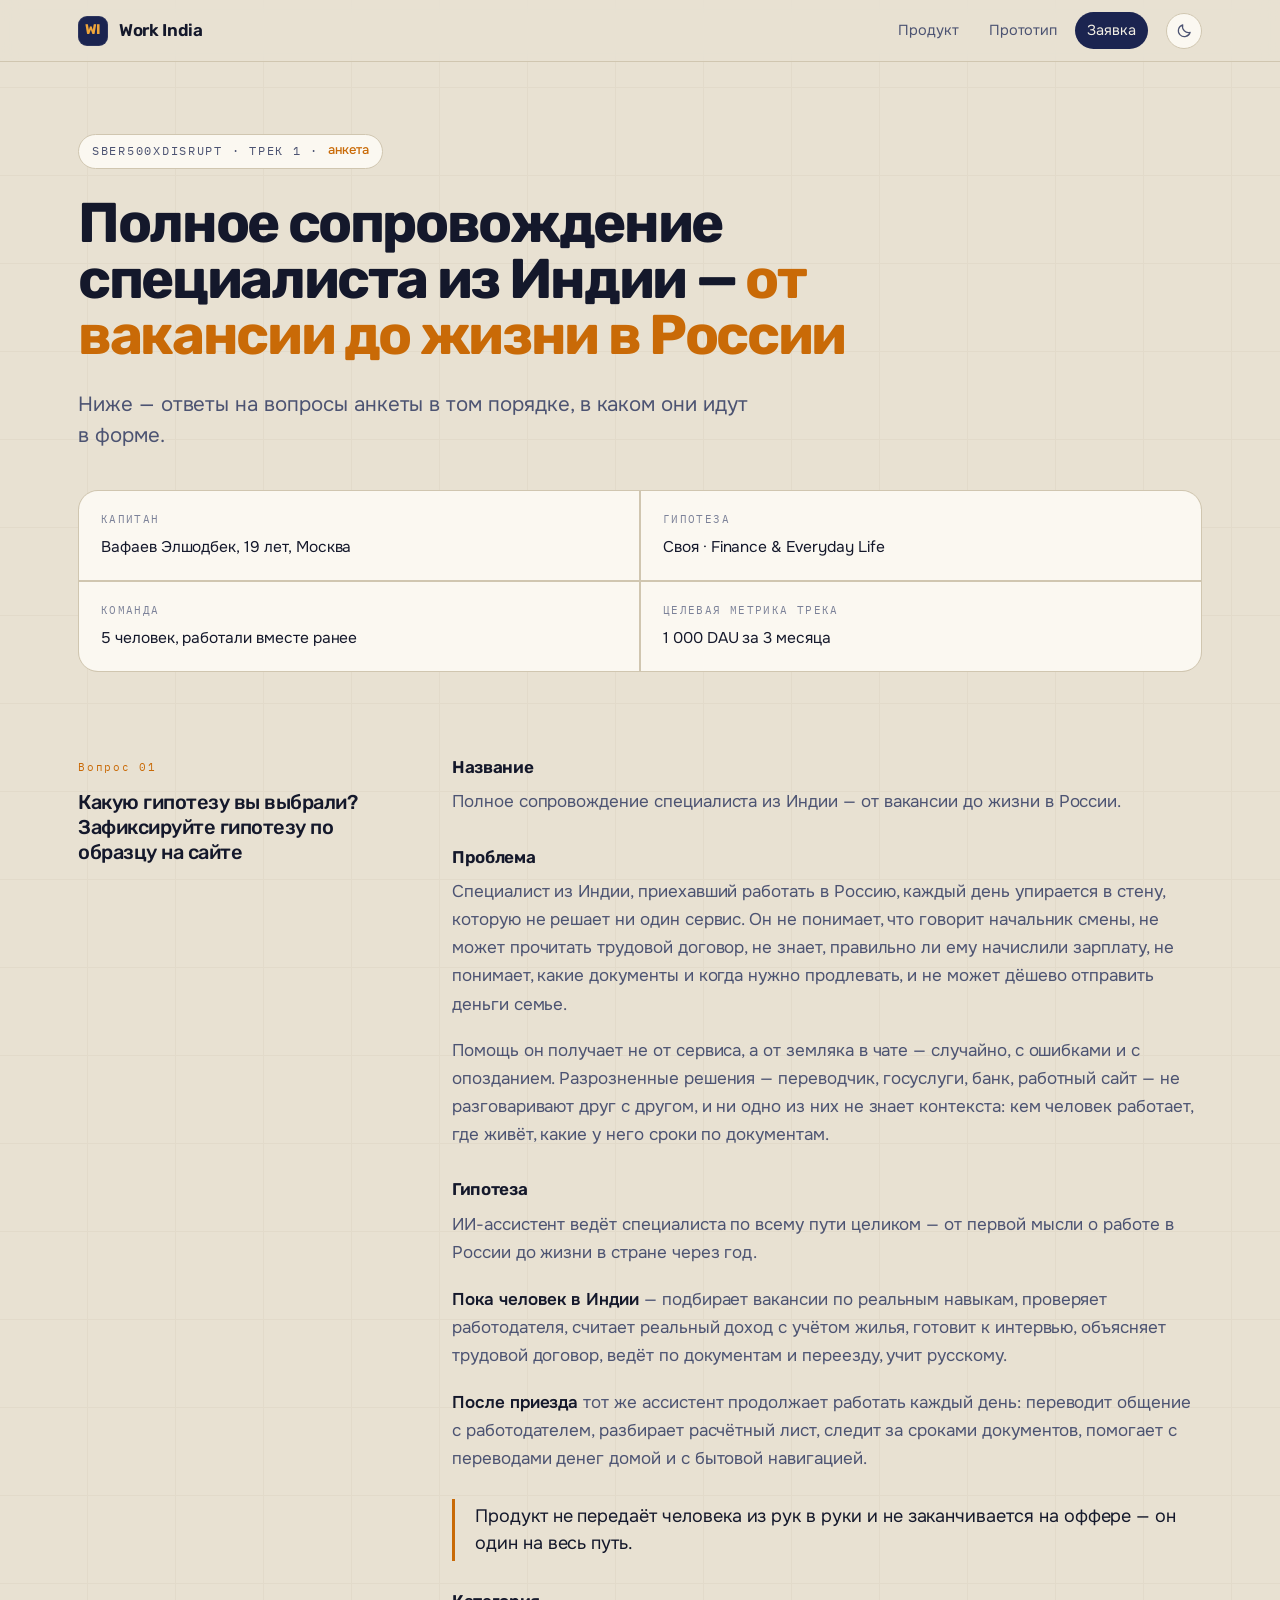
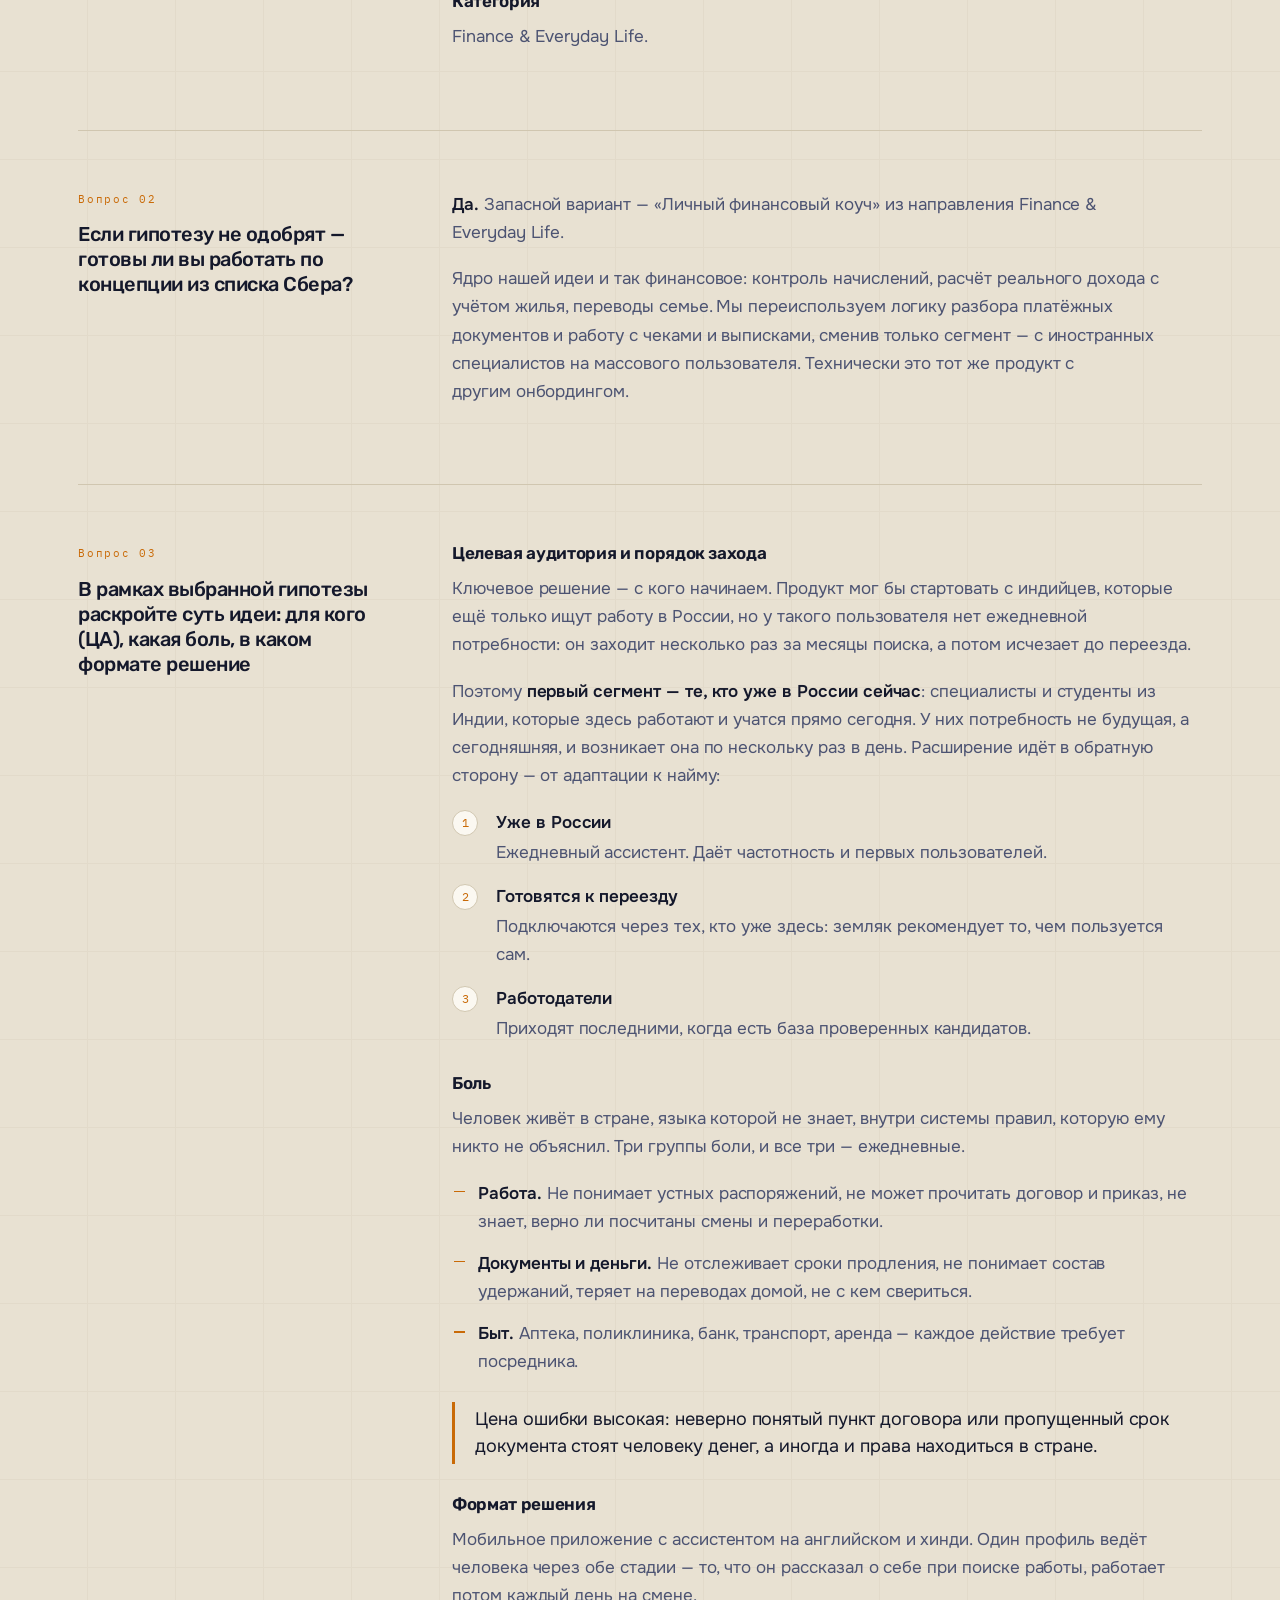
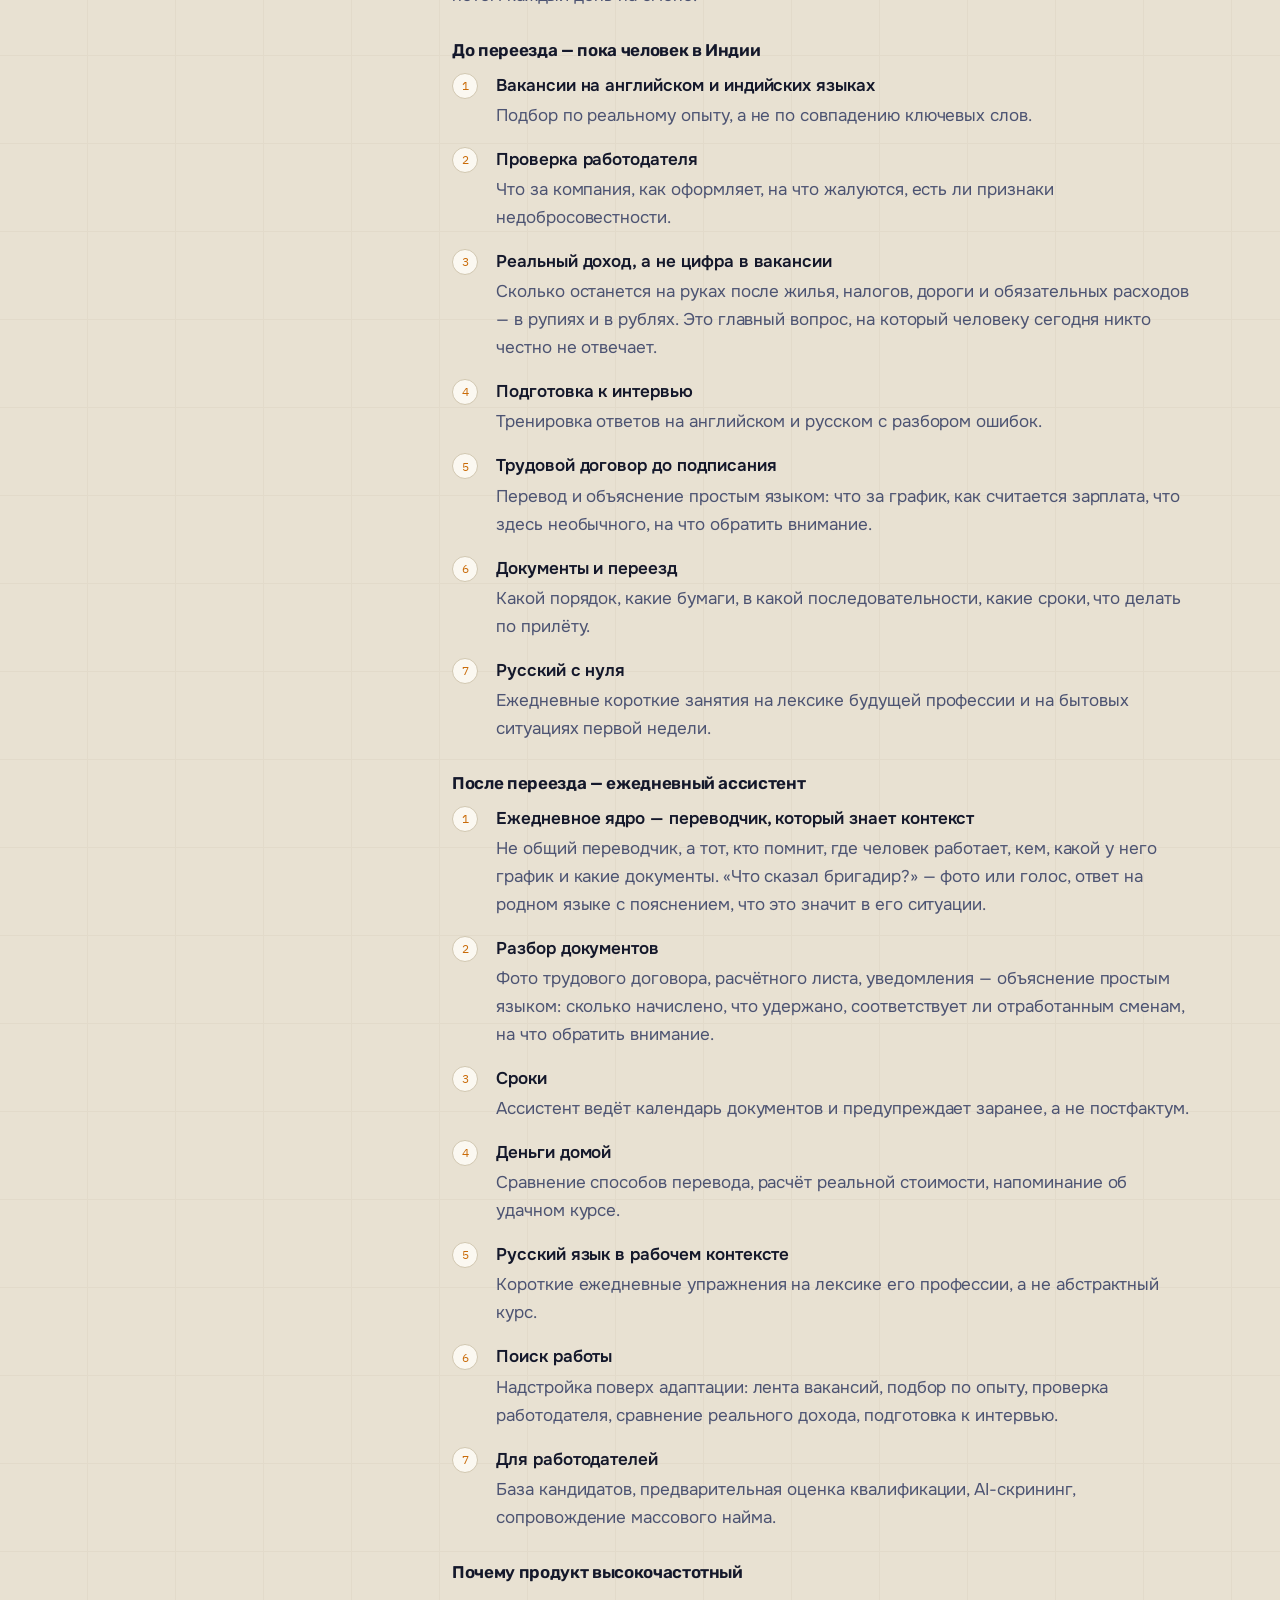
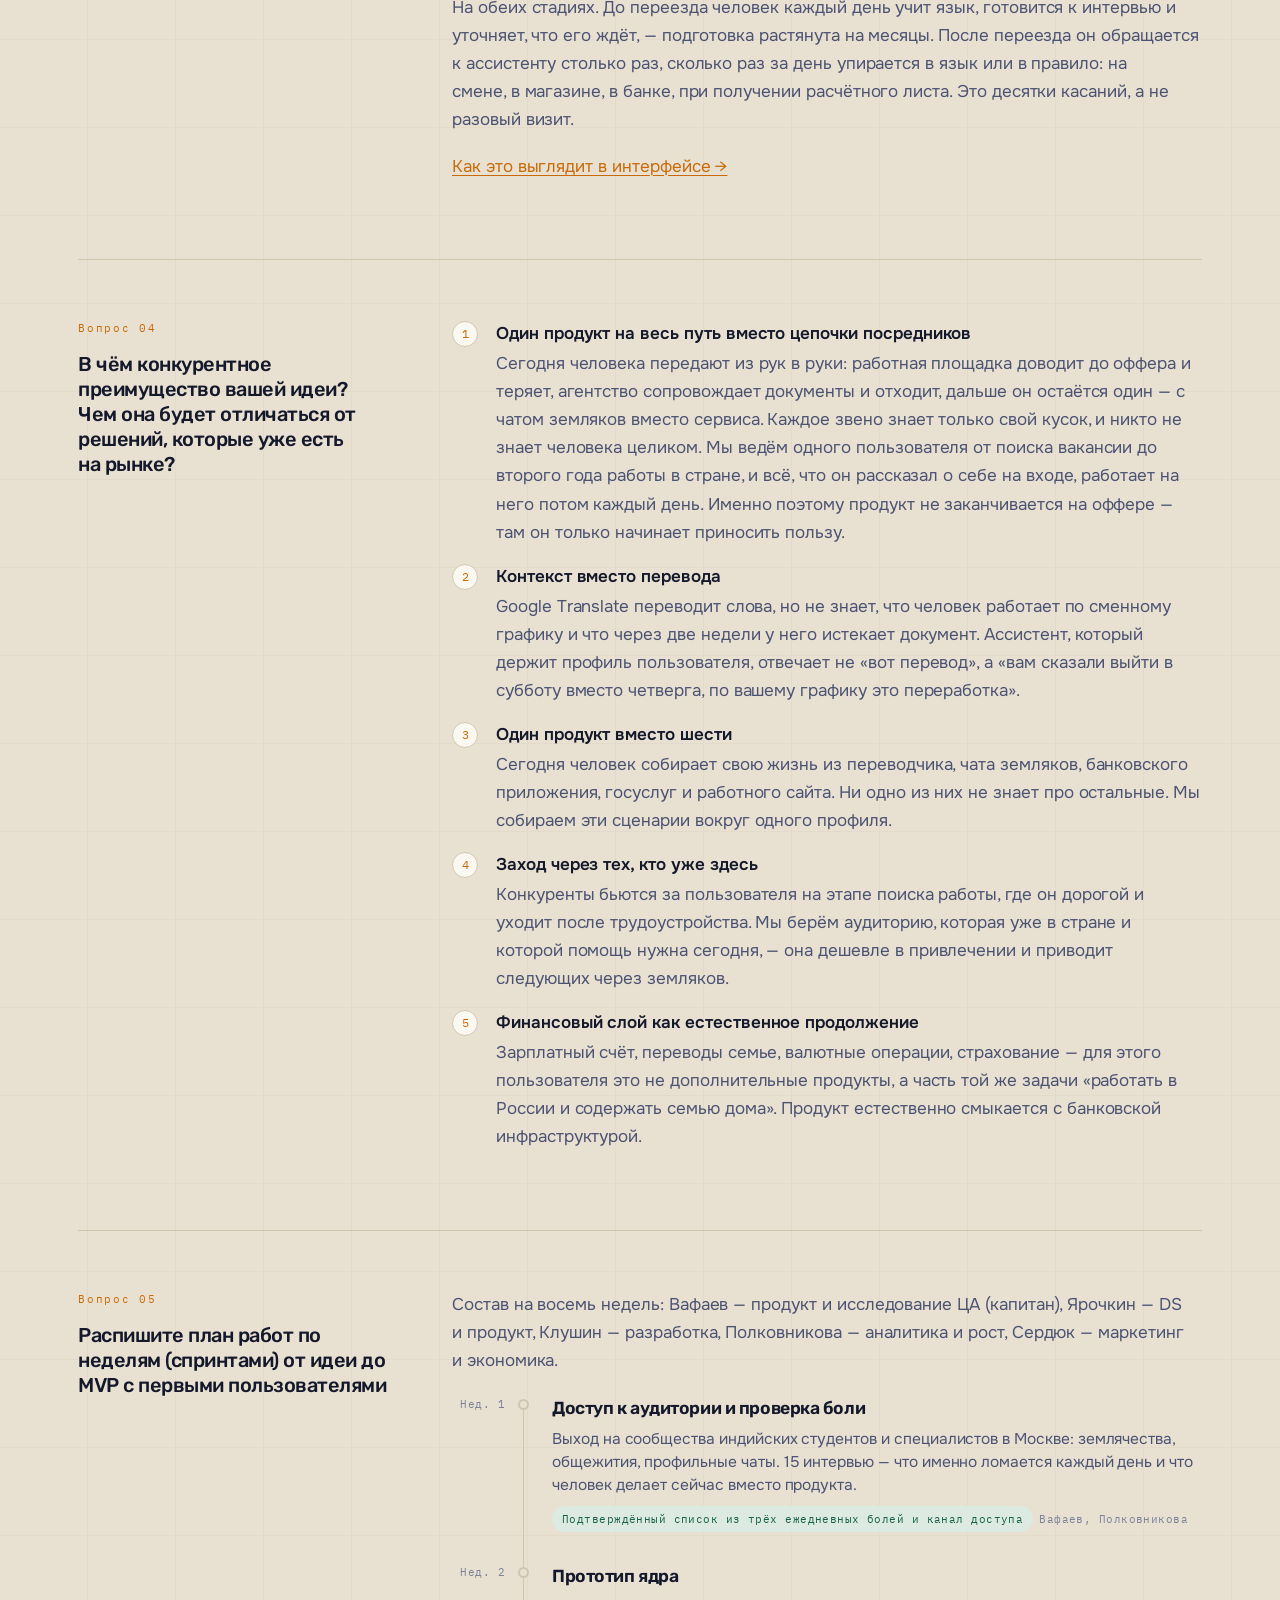
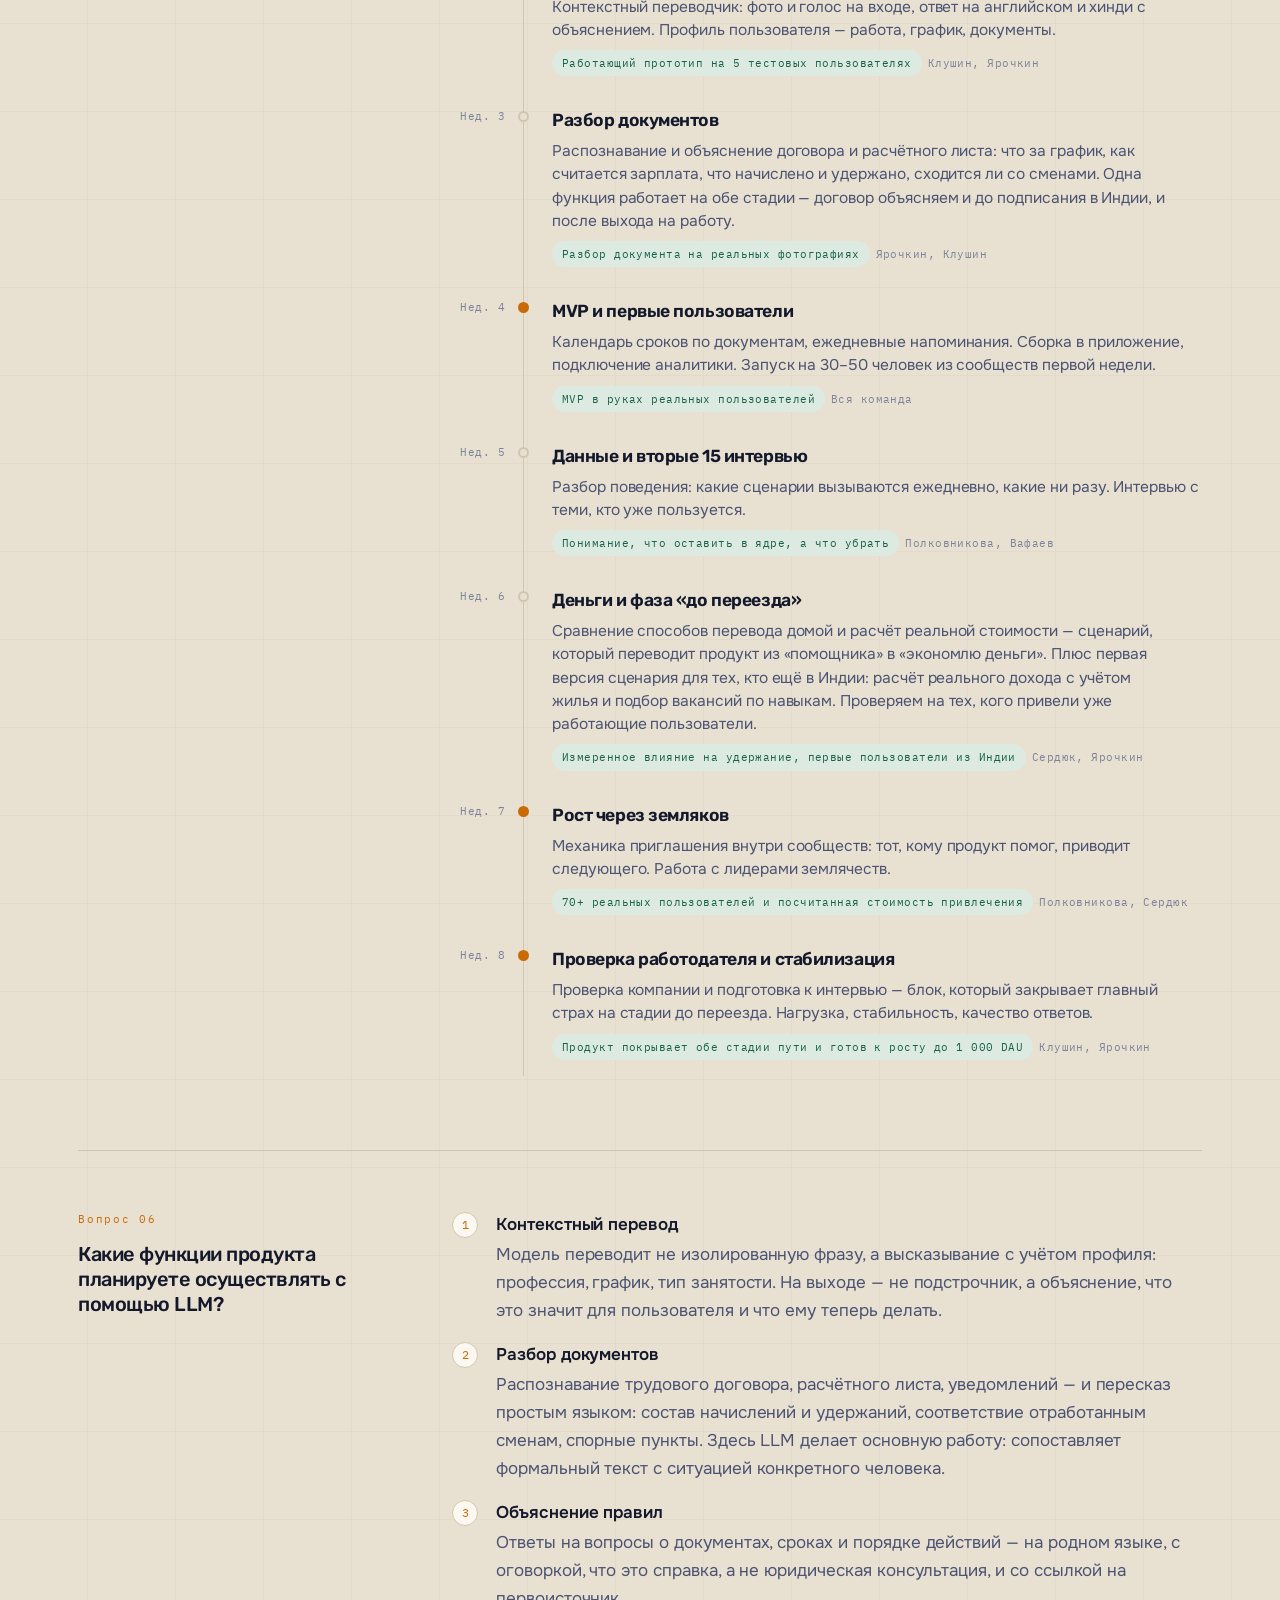
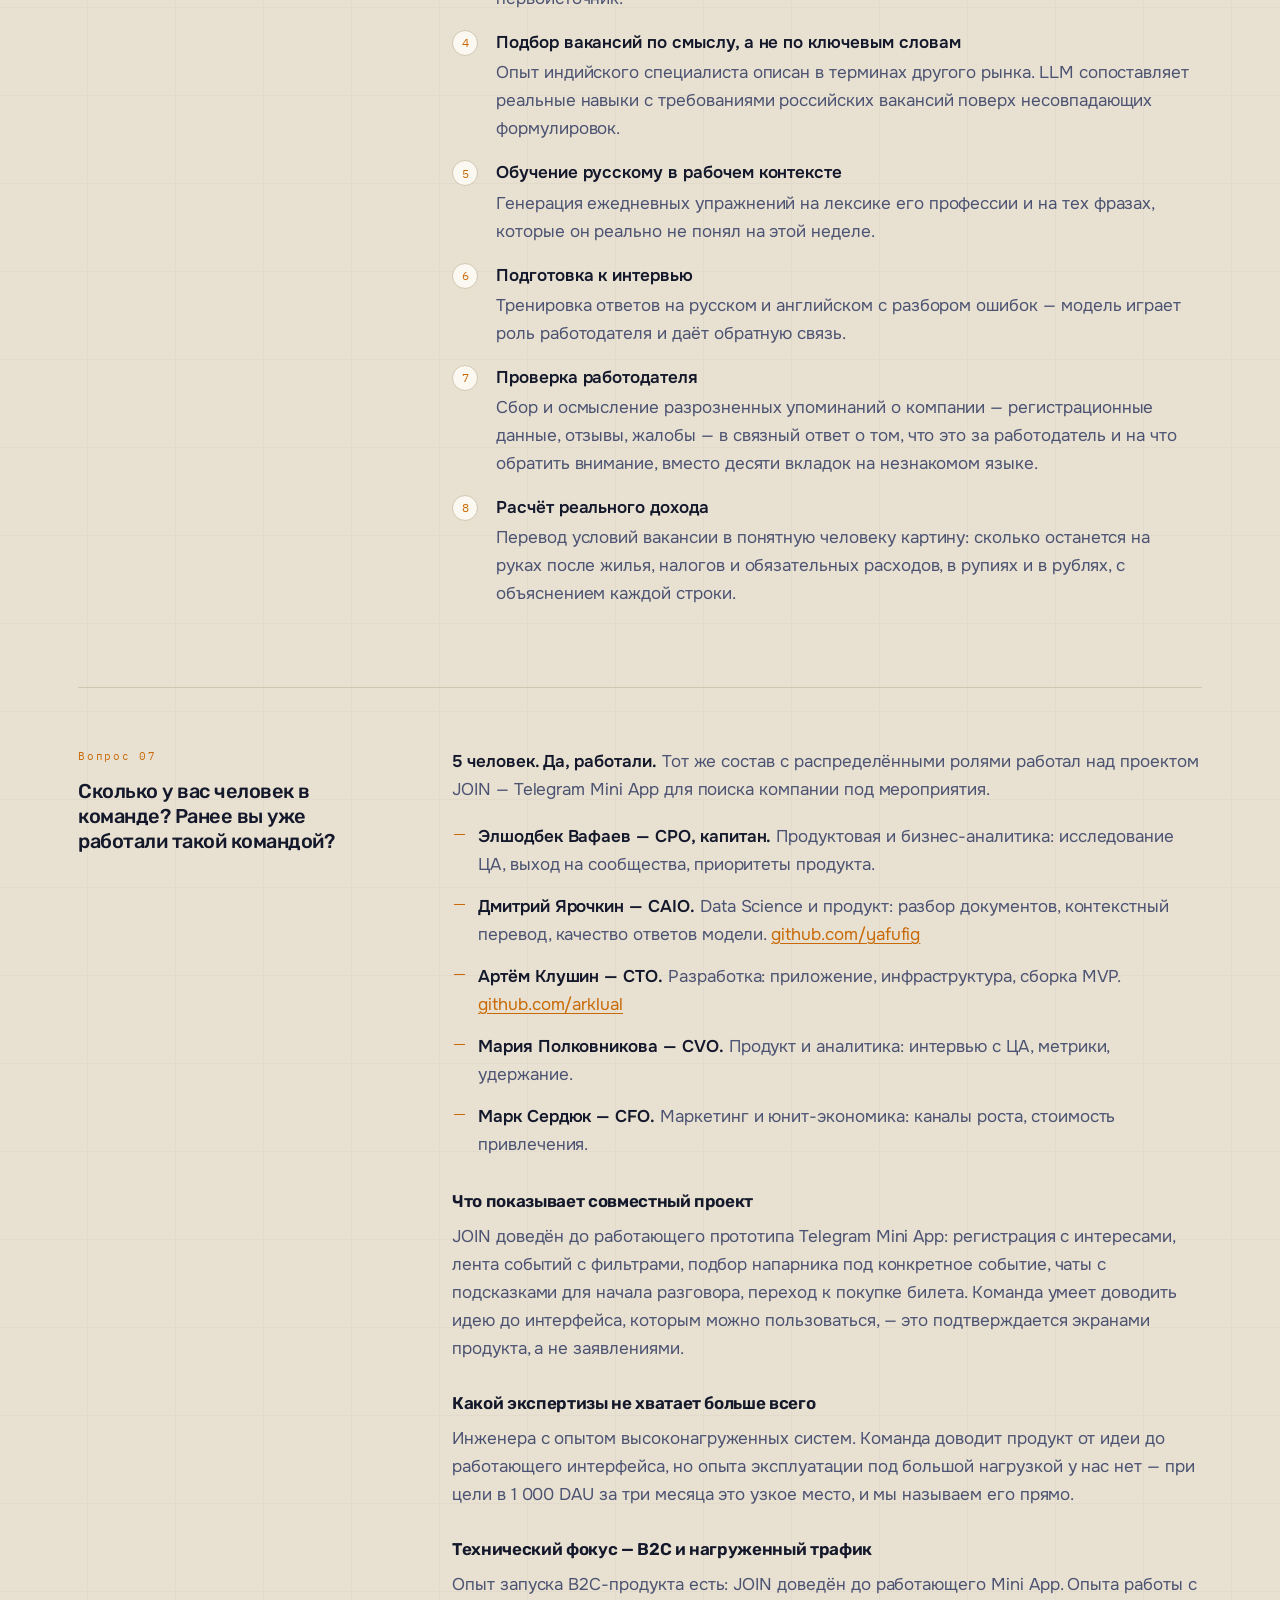
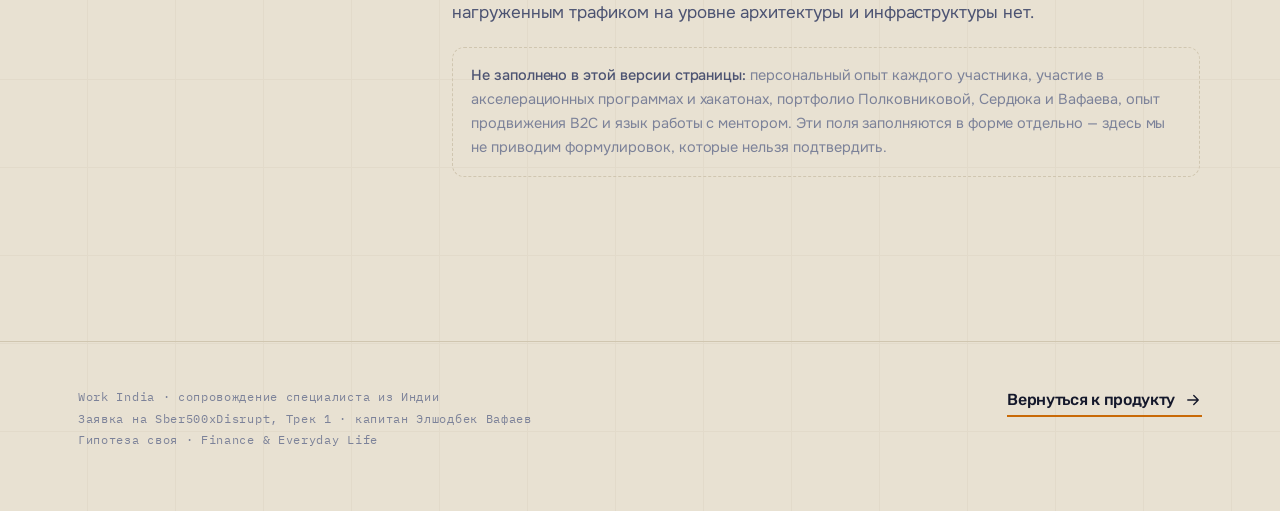
==== application.html @ 072503e2 "Add files via upload" ====
<!doctype html>
<html lang="ru" data-theme="">
<head>
<meta charset="utf-8">
<meta name="viewport" content="width=device-width,initial-scale=1">
<title>Work India — заявка на Sber500xDisrupt</title>
<meta name="description" content="Развёрнутые ответы анкеты Sber500xDisrupt: гипотеза, целевая аудитория, боль, формат решения, конкурентное преимущество, план по восьми неделям, функции на LLM и состав команды.">
<link rel="preconnect" href="https://fonts.googleapis.com">
<link rel="preconnect" href="https://fonts.gstatic.com" crossorigin>
<link href="https://fonts.googleapis.com/css2?family=Rubik:wght@500;600;700&family=Onest:wght@400;500;600&family=IBM+Plex+Mono:wght@400;500&family=Noto+Sans+Devanagari:wght@400;500&display=swap" rel="stylesheet">
<link rel="stylesheet" href="wi.css">
<script>
  (function(){try{var t=localStorage.getItem('wi-theme');if(t){document.documentElement.setAttribute('data-theme',t)}else{document.documentElement.removeAttribute('data-theme')}}catch(e){}})();
</script>
</head>
<body>

<header class="topbar">
  <div class="topbar-in">
    <a class="brand" href="index.html">
      <span class="brand-mark" aria-hidden="true">WI</span>
      Work India
    </a>
    <nav class="topnav" aria-label="Разделы">
      <a class="nav-keep" href="index.html">Продукт</a>
      <a href="index.html#proto">Прототип</a>
      <a href="application.html" aria-current="page">Заявка</a>
    </nav>
    <button class="theme-toggle" type="button" id="themeBtn" aria-label="Переключить тёмную тему">
      <svg class="i-moon" viewBox="0 0 24 24" fill="none" stroke="currentColor" stroke-width="1.7" stroke-linecap="round" stroke-linejoin="round" aria-hidden="true"><path d="M20 14.5A8.5 8.5 0 0 1 9.5 4a8.5 8.5 0 1 0 10.5 10.5Z"/></svg>
      <svg class="i-sun" viewBox="0 0 24 24" fill="none" stroke="currentColor" stroke-width="1.7" stroke-linecap="round" stroke-linejoin="round" aria-hidden="true"><circle cx="12" cy="12" r="4.2"/><path d="M12 2.5v2M12 19.5v2M2.5 12h2M19.5 12h2M5.2 5.2l1.4 1.4M17.4 17.4l1.4 1.4M18.8 5.2l-1.4 1.4M6.6 17.4l-1.4 1.4"/></svg>
    </button>
  </div>
</header>

<main>

<section class="hero" style="padding-bottom:0">
  <div class="shell">
    <span class="eyebrow">Sber500xDisrupt · Трек 1 · <b>анкета</b></span>
    <h1 style="max-width:16em">Полное сопровождение специалиста из Индии — <em>от вакансии до жизни в России</em></h1>
    <p class="hero-lede">Ниже — ответы на вопросы анкеты в том порядке, в каком они идут в форме.</p>

    <dl class="meta-grid" style="margin-top:40px">
      <div><dt>Капитан</dt><dd>Вафаев Элшодбек, 19 лет, Москва</dd></div>
      <div><dt>Гипотеза</dt><dd>Своя · Finance &amp; Everyday Life</dd></div>
      <div><dt>Команда</dt><dd>5 человек, работали вместе ранее</dd></div>
      <div><dt>Целевая метрика трека</dt><dd>1 000 DAU за 3 месяца</dd></div>
    </dl>
  </div>
</section>

<section style="padding-top:56px">
<div class="shell">

  <!-- 1 -->
  <div class="qblock">
    <div class="qhead">
    <span class="qnum">Вопрос 01</span>
    <p class="qtext">Какую гипотезу вы выбрали? Зафиксируйте гипотезу по образцу на сайте</p>
    </div>
    <div class="qcontent">
    <div class="qbody">
      <h4>Название</h4>
      <p>Полное сопровождение специалиста из Индии — от вакансии до жизни в России.</p>

      <h4>Проблема</h4>
      <p>Специалист из Индии, приехавший работать в Россию, каждый день упирается в стену, которую не решает ни один сервис. Он не понимает, что говорит начальник смены, не может прочитать трудовой договор, не знает, правильно ли ему начислили зарплату, не понимает, какие документы и когда нужно продлевать, и не может дёшево отправить деньги семье.</p>
      <p>Помощь он получает не от сервиса, а от земляка в чате — случайно, с ошибками и с опозданием. Разрозненные решения — переводчик, госуслуги, банк, работный сайт — не разговаривают друг с другом, и ни одно из них не знает контекста: кем человек работает, где живёт, какие у него сроки по документам.</p>

      <h4>Гипотеза</h4>
      <p>ИИ-ассистент ведёт специалиста по всему пути целиком — от первой мысли о работе в России до жизни в стране через год.</p>
      <p><strong>Пока человек в Индии</strong> — подбирает вакансии по реальным навыкам, проверяет работодателя, считает реальный доход с учётом жилья, готовит к интервью, объясняет трудовой договор, ведёт по документам и переезду, учит русскому.</p>
      <p><strong>После приезда</strong> тот же ассистент продолжает работать каждый день: переводит общение с работодателем, разбирает расчётный лист, следит за сроками документов, помогает с переводами денег домой и с бытовой навигацией.</p>
      <p class="pull">Продукт не передаёт человека из рук в руки и не заканчивается на оффере — он один на весь путь.</p>

      <h4>Категория</h4>
      <p>Finance &amp; Everyday Life.</p>
    </div>
    </div>
  </div>

  <!-- 2 -->
  <div class="qblock">
    <div class="qhead">
    <span class="qnum">Вопрос 02</span>
    <p class="qtext">Если гипотезу не одобрят — готовы ли вы работать по концепции из списка Сбера?</p>
    </div>
    <div class="qcontent">
    <div class="qbody">
      <p><strong>Да.</strong> Запасной вариант — «Личный финансовый коуч» из направления Finance &amp; Everyday Life.</p>
      <p>Ядро нашей идеи и так финансовое: контроль начислений, расчёт реального дохода с учётом жилья, переводы семье. Мы переиспользуем логику разбора платёжных документов и работу с чеками и выписками, сменив только сегмент — с иностранных специалистов на массового пользователя. Технически это тот же продукт с другим онбордингом.</p>
    </div>
    </div>
  </div>

  <!-- 3 -->
  <div class="qblock">
    <div class="qhead">
    <span class="qnum">Вопрос 03</span>
    <p class="qtext">В рамках выбранной гипотезы раскройте суть идеи: для кого (ЦА), какая боль, в каком формате решение</p>
    </div>
    <div class="qcontent">
    <div class="qbody">

      <h4>Целевая аудитория и порядок захода</h4>
      <p>Ключевое решение — с кого начинаем. Продукт мог бы стартовать с индийцев, которые ещё только ищут работу в России, но у такого пользователя нет ежедневной потребности: он заходит несколько раз за месяцы поиска, а потом исчезает до переезда.</p>
      <p>Поэтому <strong>первый сегмент — те, кто уже в России сейчас</strong>: специалисты и студенты из Индии, которые здесь работают и учатся прямо сегодня. У них потребность не будущая, а сегодняшняя, и возникает она по нескольку раз в день. Расширение идёт в обратную сторону — от адаптации к найму:</p>
      <ol class="numlist">
        <li><b>Уже в России</b>Ежедневный ассистент. Даёт частотность и первых пользователей.</li>
        <li><b>Готовятся к переезду</b>Подключаются через тех, кто уже здесь: земляк рекомендует то, чем пользуется сам.</li>
        <li><b>Работодатели</b>Приходят последними, когда есть база проверенных кандидатов.</li>
      </ol>

      <h4>Боль</h4>
      <p>Человек живёт в стране, языка которой не знает, внутри системы правил, которую ему никто не объяснил. Три группы боли, и все три — ежедневные.</p>
      <ul class="qlist">
        <li><b>Работа.</b> Не понимает устных распоряжений, не может прочитать договор и приказ, не знает, верно ли посчитаны смены и переработки.</li>
        <li><b>Документы и деньги.</b> Не отслеживает сроки продления, не понимает состав удержаний, теряет на переводах домой, не с кем свериться.</li>
        <li><b>Быт.</b> Аптека, поликлиника, банк, транспорт, аренда — каждое действие требует посредника.</li>
      </ul>
      <p class="pull">Цена ошибки высокая: неверно понятый пункт договора или пропущенный срок документа стоят человеку денег, а иногда и права находиться в стране.</p>

      <h4>Формат решения</h4>
      <p>Мобильное приложение с ассистентом на английском и хинди. Один профиль ведёт человека через обе стадии — то, что он рассказал о себе при поиске работы, работает потом каждый день на смене.</p>

      <h4>До переезда — пока человек в Индии</h4>
      <ol class="numlist">
        <li><b>Вакансии на английском и индийских языках</b>Подбор по реальному опыту, а не по совпадению ключевых слов.</li>
        <li><b>Проверка работодателя</b>Что за компания, как оформляет, на что жалуются, есть ли признаки недобросовестности.</li>
        <li><b>Реальный доход, а не цифра в вакансии</b>Сколько останется на руках после жилья, налогов, дороги и обязательных расходов — в рупиях и в рублях. Это главный вопрос, на который человеку сегодня никто честно не отвечает.</li>
        <li><b>Подготовка к интервью</b>Тренировка ответов на английском и русском с разбором ошибок.</li>
        <li><b>Трудовой договор до подписания</b>Перевод и объяснение простым языком: что за график, как считается зарплата, что здесь необычного, на что обратить внимание.</li>
        <li><b>Документы и переезд</b>Какой порядок, какие бумаги, в какой последовательности, какие сроки, что делать по прилёту.</li>
        <li><b>Русский с нуля</b>Ежедневные короткие занятия на лексике будущей профессии и на бытовых ситуациях первой недели.</li>
      </ol>

      <h4>После переезда — ежедневный ассистент</h4>
      <ol class="numlist">
        <li><b>Ежедневное ядро — переводчик, который знает контекст</b>Не общий переводчик, а тот, кто помнит, где человек работает, кем, какой у него график и какие документы. «Что сказал бригадир?» — фото или голос, ответ на родном языке с пояснением, что это значит в его ситуации.</li>
        <li><b>Разбор документов</b>Фото трудового договора, расчётного листа, уведомления — объяснение простым языком: сколько начислено, что удержано, соответствует ли отработанным сменам, на что обратить внимание.</li>
        <li><b>Сроки</b>Ассистент ведёт календарь документов и предупреждает заранее, а не постфактум.</li>
        <li><b>Деньги домой</b>Сравнение способов перевода, расчёт реальной стоимости, напоминание об удачном курсе.</li>
        <li><b>Русский язык в рабочем контексте</b>Короткие ежедневные упражнения на лексике его профессии, а не абстрактный курс.</li>
        <li><b>Поиск работы</b>Надстройка поверх адаптации: лента вакансий, подбор по опыту, проверка работодателя, сравнение реального дохода, подготовка к интервью.</li>
        <li><b>Для работодателей</b>База кандидатов, предварительная оценка квалификации, AI-скрининг, сопровождение массового найма.</li>
      </ol>

      <h4>Почему продукт высокочастотный</h4>
      <p>На обеих стадиях. До переезда человек каждый день учит язык, готовится к интервью и уточняет, что его ждёт, — подготовка растянута на месяцы. После переезда он обращается к ассистенту столько раз, сколько раз за день упирается в язык или в правило: на смене, в магазине, в банке, при получении расчётного листа. Это десятки касаний, а не разовый визит.</p>
      <p><a href="index.html#proto">Как это выглядит в интерфейсе →</a></p>
    </div>
    </div>
  </div>

  <!-- 4 -->
  <div class="qblock">
    <div class="qhead">
    <span class="qnum">Вопрос 04</span>
    <p class="qtext">В чём конкурентное преимущество вашей идеи? Чем она будет отличаться от решений, которые уже есть на рынке?</p>
    </div>
    <div class="qcontent">
    <div class="qbody">
      <ol class="numlist">
        <li><b>Один продукт на весь путь вместо цепочки посредников</b>Сегодня человека передают из рук в руки: работная площадка доводит до оффера и теряет, агентство сопровождает документы и отходит, дальше он остаётся один — с чатом земляков вместо сервиса. Каждое звено знает только свой кусок, и никто не знает человека целиком. Мы ведём одного пользователя от поиска вакансии до второго года работы в стране, и всё, что он рассказал о себе на входе, работает на него потом каждый день. Именно поэтому продукт не заканчивается на оффере — там он только начинает приносить пользу.</li>
        <li><b>Контекст вместо перевода</b>Google Translate переводит слова, но не знает, что человек работает по сменному графику и что через две недели у него истекает документ. Ассистент, который держит профиль пользователя, отвечает не «вот перевод», а «вам сказали выйти в субботу вместо четверга, по вашему графику это переработка».</li>
        <li><b>Один продукт вместо шести</b>Сегодня человек собирает свою жизнь из переводчика, чата земляков, банковского приложения, госуслуг и работного сайта. Ни одно из них не знает про остальные. Мы собираем эти сценарии вокруг одного профиля.</li>
        <li><b>Заход через тех, кто уже здесь</b>Конкуренты бьются за пользователя на этапе поиска работы, где он дорогой и уходит после трудоустройства. Мы берём аудиторию, которая уже в стране и которой помощь нужна сегодня, — она дешевле в привлечении и приводит следующих через земляков.</li>
        <li><b>Финансовый слой как естественное продолжение</b>Зарплатный счёт, переводы семье, валютные операции, страхование — для этого пользователя это не дополнительные продукты, а часть той же задачи «работать в России и содержать семью дома». Продукт естественно смыкается с банковской инфраструктурой.</li>
      </ol>
    </div>
    </div>
  </div>

  <!-- 5 -->
  <div class="qblock">
    <div class="qhead">
    <span class="qnum">Вопрос 05</span>
    <p class="qtext">Распишите план работ по неделям (спринтами) от идеи до MVP с первыми пользователями</p>
    </div>
    <div class="qcontent">
    <div class="qbody">
      <p>Состав на восемь недель: Вафаев — продукт и исследование ЦА (капитан), Ярочкин — DS и продукт, Клушин — разработка, Полковникова — аналитика и рост, Сердюк — маркетинг и экономика.</p>

      <ol class="weeks">
        <li>
          <span class="wk">Нед. 1</span>
          <b>Доступ к аудитории и проверка боли</b>
          <p>Выход на сообщества индийских студентов и специалистов в Москве: землячества, общежития, профильные чаты. 15 интервью — что именно ломается каждый день и что человек делает сейчас вместо продукта.</p>
          <span class="out">Подтверждённый список из трёх ежедневных болей и канал доступа</span><span class="who">Вафаев, Полковникова</span>
        </li>
        <li>
          <span class="wk">Нед. 2</span>
          <b>Прототип ядра</b>
          <p>Контекстный переводчик: фото и голос на входе, ответ на английском и хинди с объяснением. Профиль пользователя — работа, график, документы.</p>
          <span class="out">Работающий прототип на 5 тестовых пользователях</span><span class="who">Клушин, Ярочкин</span>
        </li>
        <li>
          <span class="wk">Нед. 3</span>
          <b>Разбор документов</b>
          <p>Распознавание и объяснение договора и расчётного листа: что за график, как считается зарплата, что начислено и удержано, сходится ли со сменами. Одна функция работает на обе стадии — договор объясняем и до подписания в Индии, и после выхода на работу.</p>
          <span class="out">Разбор документа на реальных фотографиях</span><span class="who">Ярочкин, Клушин</span>
        </li>
        <li class="key">
          <span class="wk">Нед. 4</span>
          <b>MVP и первые пользователи</b>
          <p>Календарь сроков по документам, ежедневные напоминания. Сборка в приложение, подключение аналитики. Запуск на 30–50 человек из сообществ первой недели.</p>
          <span class="out">MVP в руках реальных пользователей</span><span class="who">Вся команда</span>
        </li>
        <li>
          <span class="wk">Нед. 5</span>
          <b>Данные и вторые 15 интервью</b>
          <p>Разбор поведения: какие сценарии вызываются ежедневно, какие ни разу. Интервью с теми, кто уже пользуется.</p>
          <span class="out">Понимание, что оставить в ядре, а что убрать</span><span class="who">Полковникова, Вафаев</span>
        </li>
        <li>
          <span class="wk">Нед. 6</span>
          <b>Деньги и фаза «до переезда»</b>
          <p>Сравнение способов перевода домой и расчёт реальной стоимости — сценарий, который переводит продукт из «помощника» в «экономлю деньги». Плюс первая версия сценария для тех, кто ещё в Индии: расчёт реального дохода с учётом жилья и подбор вакансий по навыкам. Проверяем на тех, кого привели уже работающие пользователи.</p>
          <span class="out">Измеренное влияние на удержание, первые пользователи из Индии</span><span class="who">Сердюк, Ярочкин</span>
        </li>
        <li class="key">
          <span class="wk">Нед. 7</span>
          <b>Рост через земляков</b>
          <p>Механика приглашения внутри сообществ: тот, кому продукт помог, приводит следующего. Работа с лидерами землячеств.</p>
          <span class="out">70+ реальных пользователей и посчитанная стоимость привлечения</span><span class="who">Полковникова, Сердюк</span>
        </li>
        <li class="key">
          <span class="wk">Нед. 8</span>
          <b>Проверка работодателя и стабилизация</b>
          <p>Проверка компании и подготовка к интервью — блок, который закрывает главный страх на стадии до переезда. Нагрузка, стабильность, качество ответов.</p>
          <span class="out">Продукт покрывает обе стадии пути и готов к росту до 1 000 DAU</span><span class="who">Клушин, Ярочкин</span>
        </li>
      </ol>
    </div>
    </div>
  </div>

  <!-- 6 -->
  <div class="qblock">
    <div class="qhead">
    <span class="qnum">Вопрос 06</span>
    <p class="qtext">Какие функции продукта планируете осуществлять с помощью LLM?</p>
    </div>
    <div class="qcontent">
    <div class="qbody">
      <ol class="numlist">
        <li><b>Контекстный перевод</b>Модель переводит не изолированную фразу, а высказывание с учётом профиля: профессия, график, тип занятости. На выходе — не подстрочник, а объяснение, что это значит для пользователя и что ему теперь делать.</li>
        <li><b>Разбор документов</b>Распознавание трудового договора, расчётного листа, уведомлений — и пересказ простым языком: состав начислений и удержаний, соответствие отработанным сменам, спорные пункты. Здесь LLM делает основную работу: сопоставляет формальный текст с ситуацией конкретного человека.</li>
        <li><b>Объяснение правил</b>Ответы на вопросы о документах, сроках и порядке действий — на родном языке, с оговоркой, что это справка, а не юридическая консультация, и со ссылкой на первоисточник.</li>
        <li><b>Подбор вакансий по смыслу, а не по ключевым словам</b>Опыт индийского специалиста описан в терминах другого рынка. LLM сопоставляет реальные навыки с требованиями российских вакансий поверх несовпадающих формулировок.</li>
        <li><b>Обучение русскому в рабочем контексте</b>Генерация ежедневных упражнений на лексике его профессии и на тех фразах, которые он реально не понял на этой неделе.</li>
        <li><b>Подготовка к интервью</b>Тренировка ответов на русском и английском с разбором ошибок — модель играет роль работодателя и даёт обратную связь.</li>
        <li><b>Проверка работодателя</b>Сбор и осмысление разрозненных упоминаний о компании — регистрационные данные, отзывы, жалобы — в связный ответ о том, что это за работодатель и на что обратить внимание, вместо десяти вкладок на незнакомом языке.</li>
        <li><b>Расчёт реального дохода</b>Перевод условий вакансии в понятную человеку картину: сколько останется на руках после жилья, налогов и обязательных расходов, в рупиях и в рублях, с объяснением каждой строки.</li>
      </ol>
    </div>
    </div>
  </div>

  <!-- 7 -->
  <div class="qblock">
    <div class="qhead">
    <span class="qnum">Вопрос 07</span>
    <p class="qtext">Сколько у вас человек в команде? Ранее вы уже работали такой командой?</p>
    </div>
    <div class="qcontent">
    <div class="qbody">
      <p><strong>5 человек. Да, работали.</strong> Тот же состав с распределёнными ролями работал над проектом JOIN — Telegram Mini App для поиска компании под мероприятия.</p>
    </div>

    <ul class="qlist" style="margin-top:6px">
      <li><b>Элшодбек Вафаев — CPO, капитан.</b> Продуктовая и бизнес-аналитика: исследование ЦА, выход на сообщества, приоритеты продукта.</li>
      <li><b>Дмитрий Ярочкин — CAIO.</b> Data Science и продукт: разбор документов, контекстный перевод, качество ответов модели. <a href="https://github.com/yafufig">github.com/yafufig</a></li>
      <li><b>Артём Клушин — CTO.</b> Разработка: приложение, инфраструктура, сборка MVP. <a href="https://github.com/arklual">github.com/arklual</a></li>
      <li><b>Мария Полковникова — CVO.</b> Продукт и аналитика: интервью с ЦА, метрики, удержание.</li>
      <li><b>Марк Сердюк — CFO.</b> Маркетинг и юнит-экономика: каналы роста, стоимость привлечения.</li>
    </ul>

    <div class="qbody" style="margin-top:34px">
      <h4>Что показывает совместный проект</h4>
      <p>JOIN доведён до работающего прототипа Telegram Mini App: регистрация с интересами, лента событий с фильтрами, подбор напарника под конкретное событие, чаты с подсказками для начала разговора, переход к покупке билета. Команда умеет доводить идею до интерфейса, которым можно пользоваться, — это подтверждается экранами продукта, а не заявлениями.</p>

      <h4>Какой экспертизы не хватает больше всего</h4>
      <p>Инженера с опытом высоконагруженных систем. Команда доводит продукт от идеи до работающего интерфейса, но опыта эксплуатации под большой нагрузкой у нас нет — при цели в 1 000 DAU за три месяца это узкое место, и мы называем его прямо.</p>

      <h4>Технический фокус — B2C и нагруженный трафик</h4>
      <p>Опыт запуска B2C-продукта есть: JOIN доведён до работающего Mini App. Опыта работы с нагруженным трафиком на уровне архитектуры и инфраструктуры нет.</p>

      <!-- СЮДА: названия хакатонов с местами и акселераторов -->
      <div class="gap-note">
        <b>Не заполнено в этой версии страницы:</b> персональный опыт каждого участника, участие в акселерационных программах и хакатонах, портфолио Полковниковой, Сердюка и Вафаева, опыт продвижения B2C и язык работы с ментором. Эти поля заполняются в форме отдельно — здесь мы не приводим формулировок, которые нельзя подтвердить.
      </div>
    </div>
    </div>
  </div>

</div>
</section>

</main>

<footer>
  <div class="shell foot">
    <p>
      Work India · сопровождение специалиста из Индии<br>
      Заявка на Sber500xDisrupt, Трек 1 · капитан Элшодбек Вафаев<br>
      Гипотеза своя · Finance &amp; Everyday Life
    </p>
    <span class="go">
      <a href="index.html">
        Вернуться к продукту
        <svg viewBox="0 0 24 24" width="18" height="18" fill="none" stroke="currentColor" stroke-width="1.8" stroke-linecap="round" stroke-linejoin="round" aria-hidden="true"><path d="M5 12h14M13 6l6 6-6 6"/></svg>
      </a>
    </span>
  </div>
</footer>

<script>
  (function(){
    var btn = document.getElementById('themeBtn');
    if(!btn) return;
    function current(){
      var t = document.documentElement.getAttribute('data-theme');
      if(t === 'dark' || t === 'light') return t;
      return window.matchMedia('(prefers-color-scheme: dark)').matches ? 'dark' : 'light';
    }
    btn.addEventListener('click', function(){
      var next = current() === 'dark' ? 'light' : 'dark';
      document.documentElement.setAttribute('data-theme', next);
      try{ localStorage.setItem('wi-theme', next); }catch(e){}
      btn.setAttribute('aria-label', next === 'dark' ? 'Включить светлую тему' : 'Включить тёмную тему');
    });
  })();
</script>
</body>
</html>
---- wi.css ----
/* ============================================================
   Work India — визуальная система
   Палитра: манильская бумага (документ) + индиго (краситель)
            + шафран (акцент) + печатный зелёный (подтверждение)
   Шрифты:  Rubik (дисплей) · Onest (текст) · IBM Plex Mono (данные)
            · Noto Sans Devanagari (хинди)
   ============================================================ */

:root{
  color-scheme: light;
  --paper:      #E8E1D2;
  --paper-deep: #DED5C2;
  --card:       #FBF8F1;
  --card-2:     #F4EFE3;
  --ink:        #14182B;
  --ink-2:      #4C5372;
  --ink-3:      #7C8299;
  --line:       #D0C6B0;
  --line-soft:  #E2DACA;

  --indigo:     #1B2450;
  --indigo-2:   #2C3872;
  --on-indigo:  #F3EFE4;
  --on-indigo-2:#A7AFD4;

  --saffron:    #C96A07;
  --saffron-hi: #E8880F;
  --marigold:   #F0A63A;
  --seal:       #17614B;
  --seal-bg:    #DDEAE1;
  --alert:      #A83320;
  --alert-bg:   #F6E2DC;

  --shadow-1: 0 1px 2px rgba(20,24,43,.07), 0 8px 24px -16px rgba(20,24,43,.5);
  --shadow-2: 0 2px 4px rgba(20,24,43,.08), 0 30px 60px -40px rgba(20,24,43,.75);

  --r-lg: 20px;
  --r-md: 12px;
  --r-sm: 8px;

  --display: "Rubik", "Golos Text", system-ui, sans-serif;
  --body: "Onest", "Golos Text", system-ui, -apple-system, sans-serif;
  --mono: "IBM Plex Mono", ui-monospace, "SF Mono", monospace;
  --deva: "Noto Sans Devanagari", "Onest", sans-serif;

  --cat-a:#17614B; --cat-b:#C96A07; --cat-c:#B24A6B; --cat-d:#3F63B0; --cat-e:#8D8878;

  --measure: 1180px;
}

@media (prefers-color-scheme: dark){
  :root:not([data-theme="light"]){
    color-scheme: dark;
    --paper:      #0F1324;
    --paper-deep: #0A0D1B;
    --card:       #191E35;
    --card-2:     #212843;
    --ink:        #ECEAF4;
    --ink-2:      #A3AAC7;
    --ink-3:      #757C9C;
    --line:       #2E3555;
    --line-soft:  #232941;

    --indigo:     #232E63;
    --indigo-2:   #33418A;
    --on-indigo:  #EFEDF8;
    --on-indigo-2:#A9B2DE;

    --saffron:    #F0900F;
    --saffron-hi: #FFA82E;
    --marigold:   #F5BB63;
    --seal:       #43B18E;
    --seal-bg:    #12302A;
    --alert:      #EB7A63;
    --alert-bg:   #37191A;

    --shadow-1: 0 1px 2px rgba(0,0,0,.4), 0 8px 24px -16px rgba(0,0,0,.9);
    --cat-a:#43B18E; --cat-b:#F0900F; --cat-c:#E2789A; --cat-d:#7FA3E8; --cat-e:#9AA0B8;

    --shadow-2: 0 2px 4px rgba(0,0,0,.45), 0 30px 60px -40px rgba(0,0,0,1);
  }
}
:root[data-theme="dark"]{
  color-scheme: dark;
  --paper:#0F1324; --paper-deep:#0A0D1B; --card:#191E35; --card-2:#212843;
  --ink:#ECEAF4; --ink-2:#A3AAC7; --ink-3:#757C9C; --line:#2E3555; --line-soft:#232941;
  --indigo:#232E63; --indigo-2:#33418A; --on-indigo:#EFEDF8; --on-indigo-2:#A9B2DE;
  --saffron:#F0900F; --saffron-hi:#FFA82E; --marigold:#F5BB63;
  --seal:#43B18E; --seal-bg:#12302A; --alert:#EB7A63; --alert-bg:#37191A;
  --shadow-1: 0 1px 2px rgba(0,0,0,.4), 0 8px 24px -16px rgba(0,0,0,.9);
  --cat-a:#43B18E; --cat-b:#F0900F; --cat-c:#E2789A; --cat-d:#7FA3E8; --cat-e:#9AA0B8;
  --shadow-2: 0 2px 4px rgba(0,0,0,.45), 0 30px 60px -40px rgba(0,0,0,1);
}

*,*::before,*::after{box-sizing:border-box}
html{-webkit-text-size-adjust:100%; scroll-behavior:smooth}
@media (prefers-reduced-motion: reduce){
  html{scroll-behavior:auto}
  *,*::before,*::after{animation-duration:.001ms!important;animation-iteration-count:1!important;transition-duration:.001ms!important}
}

body{
  margin:0;
  background:var(--paper);
  color:var(--ink);
  font-family:var(--body);
  font-size:17px;
  line-height:1.6;
  letter-spacing:-.003em;
  /* фактура бумаги: едва заметная сетка бланка */
  background-image:
    linear-gradient(var(--line-soft) 1px, transparent 1px),
    linear-gradient(90deg, var(--line-soft) 1px, transparent 1px);
  background-size: 88px 88px, 88px 88px;
  background-position: -1px -1px;
}
@media (prefers-color-scheme: dark){
  :root:not([data-theme="light"]) body{background-image:
    linear-gradient(color-mix(in oklab, var(--line-soft) 55%, transparent) 1px, transparent 1px),
    linear-gradient(90deg, color-mix(in oklab, var(--line-soft) 55%, transparent) 1px, transparent 1px);}
}
:root[data-theme="dark"] body{background-image:
  linear-gradient(color-mix(in oklab, var(--line-soft) 55%, transparent) 1px, transparent 1px),
  linear-gradient(90deg, color-mix(in oklab, var(--line-soft) 55%, transparent) 1px, transparent 1px);}

::selection{background:var(--saffron);color:#fff}
a{color:var(--saffron);text-underline-offset:3px;text-decoration-thickness:1px}
a:hover{color:var(--saffron-hi)}
:focus-visible{outline:3px solid var(--saffron);outline-offset:3px;border-radius:4px}
img,svg{max-width:100%}
h1,h2,h3,h4{font-family:var(--display);font-weight:600;letter-spacing:-.03em;line-height:1.05;margin:0}
p{margin:0 0 1em;text-wrap:pretty}
p:last-child{margin-bottom:0}

.shell{max-width:var(--measure);margin:0 auto;padding:0 28px}
.narrow{max-width:820px}

/* ---------- микро-подписи ---------- */
.tag{
  font-family:var(--mono);font-size:11px;font-weight:500;
  letter-spacing:.16em;text-transform:uppercase;color:var(--ink-3);
}
.tag--saffron{color:var(--saffron)}
.deva{font-family:var(--deva)}

/* ============================================================
   ШАПКА
   ============================================================ */
.topbar{
  position:sticky;top:0;z-index:40;
  background:color-mix(in oklab, var(--paper) 88%, transparent);
  backdrop-filter:blur(10px);
  border-bottom:1px solid var(--line);
}
.topbar-in{
  max-width:var(--measure);margin:0 auto;padding:12px 28px;
  display:flex;align-items:center;gap:18px;
}
.brand{display:flex;align-items:center;gap:11px;white-space:nowrap;text-decoration:none;color:var(--ink);font-weight:600;font-family:var(--display);letter-spacing:-.02em}
.brand-mark{
  width:30px;height:30px;flex:none;border-radius:9px;
  background:var(--indigo);display:grid;place-items:center;
  color:var(--marigold);font-family:var(--display);font-weight:700;font-size:14px;
  box-shadow:inset 0 0 0 1px rgba(255,255,255,.08);
}
.topnav{margin-left:auto;display:flex;align-items:center;gap:6px;flex-wrap:wrap}
.topnav a{
  font-size:14.5px;color:var(--ink-2);text-decoration:none;
  padding:7px 12px;border-radius:99px;
}
.topnav a:hover{background:var(--card);color:var(--ink)}
.topnav a[aria-current="page"]{background:var(--indigo);color:var(--on-indigo)}
.theme-toggle{
  flex:none;width:36px;height:36px;border-radius:99px;
  border:1px solid var(--line);background:var(--card);color:var(--ink-2);
  display:grid;place-items:center;cursor:pointer;
}
.theme-toggle:hover{color:var(--ink);border-color:var(--ink-3)}
.theme-toggle svg{width:17px;height:17px}
.theme-toggle .i-sun{display:none}
:root[data-theme="dark"] .theme-toggle .i-sun{display:block}
:root[data-theme="dark"] .theme-toggle .i-moon{display:none}
@media (prefers-color-scheme:dark){
  :root:not([data-theme="light"]) .theme-toggle .i-sun{display:block}
  :root:not([data-theme="light"]) .theme-toggle .i-moon{display:none}
}

/* ============================================================
   ГЕРОЙ
   ============================================================ */
.hero{padding:72px 0 24px}
.hero-grid{display:grid;grid-template-columns:1.02fr .98fr;gap:56px;align-items:start}
.eyebrow{
  display:inline-flex;align-items:center;gap:9px;
  font-family:var(--mono);font-size:11.5px;letter-spacing:.15em;text-transform:uppercase;
  color:var(--ink-2);border:1px solid var(--line);background:var(--card);
  padding:6px 13px;border-radius:99px;margin-bottom:26px;
}
.eyebrow b{color:var(--saffron);font-weight:500;font-family:var(--deva);letter-spacing:0;text-transform:none;font-size:13px}
h1{
  font-size:clamp(35px,4.7vw,56px);
  line-height:1.0;letter-spacing:-.042em;font-weight:700;
  text-wrap:balance;
}
h1 em{font-style:normal;color:var(--saffron);}
.hero-lede{
  margin-top:26px;font-size:clamp(17.5px,1.6vw,20.5px);line-height:1.5;
  color:var(--ink-2);max-width:33em;
}
.hero-cta{display:flex;gap:12px;flex-wrap:wrap;margin-top:32px}
.btn{
  display:inline-flex;align-items:center;gap:9px;
  font-family:var(--display);font-weight:500;font-size:15.5px;letter-spacing:-.01em;
  padding:13px 22px;border-radius:99px;text-decoration:none;border:1px solid transparent;
  transition:transform .15s ease, background .15s ease;
}
.btn svg{width:16px;height:16px}
.btn--primary{background:var(--indigo);color:var(--on-indigo)}
.btn--primary:hover{background:var(--indigo-2);color:var(--on-indigo);transform:translateY(-1px)}
.btn--ghost{border-color:var(--line);color:var(--ink);background:var(--card)}
.btn--ghost:hover{border-color:var(--ink-3);color:var(--ink);transform:translateY(-1px)}

.hero-facts{
  margin-top:44px;display:flex;flex-wrap:wrap;gap:0;
  border-top:1px solid var(--line);
}
.hero-facts div{padding:16px 26px 0 0;margin-right:26px;border-right:1px solid var(--line-soft)}
.hero-facts div:last-child{border-right:0}
.hero-facts dt{font-family:var(--mono);font-size:10.5px;letter-spacing:.14em;text-transform:uppercase;color:var(--ink-3)}
.hero-facts dd{margin:5px 0 0;font-family:var(--display);font-weight:500;font-size:16px;letter-spacing:-.02em}

/* --- подпись: «что он видит» / «что он понимает» --- */
.gap{position:relative}
.gap-card{
  background:var(--card);border:1px solid var(--line);border-radius:var(--r-lg);
  box-shadow:var(--shadow-2);overflow:hidden;
}
.gap-head{
  display:flex;align-items:center;gap:10px;
  padding:13px 18px;border-bottom:1px solid var(--line-soft);background:var(--card-2);
}
.gap-head .tag{margin-right:auto}
.dot-row{display:flex;gap:5px}
.dot-row i{width:8px;height:8px;border-radius:99px;background:var(--line);display:block}

.scan{
  padding:20px 18px 22px;background:
    repeating-linear-gradient(180deg, transparent 0 26px, var(--line-soft) 26px 27px);
  font-family:var(--mono);font-size:12.5px;line-height:27px;color:var(--ink-2);
}
.scan-title{
  font-family:var(--mono);font-size:11px;letter-spacing:.1em;text-transform:uppercase;
  color:var(--ink-3);line-height:27px;
}
.scan-row{display:flex;gap:12px}
.scan-row span:first-child{flex:1;min-width:0;overflow:hidden;text-overflow:ellipsis;white-space:nowrap}
.scan-row span:last-child{font-variant-numeric:tabular-nums}
.scan-row.mark{color:var(--ink);font-weight:500;background:linear-gradient(var(--alert-bg),var(--alert-bg));box-shadow:0 0 0 4px var(--alert-bg)}
.scan-total{color:var(--ink);font-weight:500}

.gap-arrow{
  display:flex;align-items:center;gap:12px;padding:14px 18px;
  background:var(--indigo);color:var(--on-indigo-2);
  font-family:var(--mono);font-size:11px;letter-spacing:.14em;text-transform:uppercase;
}
.gap-arrow svg{width:18px;height:18px;flex:none;color:var(--marigold)}

.answer{padding:20px 18px 22px}
.answer-line{font-size:16px;line-height:1.45;margin:0 0 6px;color:var(--ink)}
.answer-line.hi{font-family:var(--deva);font-size:15px;color:var(--ink-2);margin-bottom:14px}
.flag{
  display:flex;gap:10px;align-items:flex-start;margin-top:14px;
  background:var(--alert-bg);border-radius:var(--r-md);padding:12px 14px;
}
.flag svg{width:17px;height:17px;flex:none;color:var(--alert);margin-top:2px}
.flag p{margin:0;font-size:14.5px;line-height:1.45;color:var(--ink)}
.flag b{color:var(--alert)}

/* ============================================================
   ОБЩИЕ СЕКЦИИ
   ============================================================ */
section{padding:84px 0}
.sec-head{max-width:44em;margin-bottom:44px}
.sec-head .tag{display:block;margin-bottom:16px}
h2{font-size:clamp(28px,3.6vw,42px);letter-spacing:-.038em;font-weight:600}
.sec-head p{margin-top:18px;font-size:18px;color:var(--ink-2);line-height:1.55}

.band{background:var(--indigo);color:var(--on-indigo);position:relative}
.band h2,.band h3{color:var(--on-indigo)}
.band p{color:var(--on-indigo-2)}
.band .tag{color:var(--marigold)}

/* ============================================================
   ПУТЬ: Индия → переезд → работа → жизнь
   ============================================================ */
.path{display:grid;grid-template-columns:repeat(4,1fr);gap:0;margin-top:52px}
.stage{
  padding:0 22px 0 0;position:relative;
}
.stage + .stage{padding-left:22px;border-left:1px solid rgba(167,175,212,.28)}
.stage-no{
  font-family:var(--mono);font-size:11px;letter-spacing:.14em;
  color:var(--on-indigo-2);display:flex;align-items:center;gap:9px;margin-bottom:14px;
}
.stage-no i{width:26px;height:1px;background:rgba(167,175,212,.5);display:block}
.stage h3{font-size:20px;letter-spacing:-.025em;margin-bottom:12px}
.stage ul{list-style:none;margin:0;padding:0;display:flex;flex-direction:column;gap:8px}
.stage li{
  font-size:14.5px;line-height:1.4;color:var(--on-indigo-2);
  padding-left:16px;position:relative;
}
.stage li::before{
  content:"";position:absolute;left:0;top:8px;width:5px;height:5px;border-radius:99px;
  background:rgba(167,175,212,.55);
}
.stage.here{}
.stage.here h3{color:var(--marigold)}
.stage.here li::before{background:var(--marigold)}
.here-flag{
  position:absolute;left:0;top:-44px;
  display:inline-flex;align-items:center;gap:7px;
  background:var(--marigold);color:#231704;
  font-family:var(--mono);font-size:10.5px;letter-spacing:.12em;text-transform:uppercase;font-weight:500;
  padding:5px 11px;border-radius:99px;
}
.path-note{
  margin-top:44px;padding-top:24px;border-top:1px solid rgba(167,175,212,.28);
  display:grid;grid-template-columns:auto 1fr;gap:22px;align-items:start;
}
.path-note .tag{white-space:nowrap;padding-top:3px}
.path-note p{font-size:16.5px;max-width:62em;margin:0}
.path-note b{color:var(--on-indigo);font-weight:500}

/* ============================================================
   ПРОТОТИП
   ============================================================ */
.proto{background:var(--paper-deep)}
.screens{display:flex;flex-direction:column}
.shot{
  margin:0;display:grid;grid-template-columns:340px minmax(0,1fr);
  gap:60px;align-items:start;padding:56px 0;border-top:1px solid var(--line);
}
.shot:first-child{border-top:0;padding-top:8px}
.shot:last-child{padding-bottom:8px}
.shot:nth-child(even) > .phone{order:2}
.shot:nth-child(even) > .shot-cap{order:1}
.shot-cap{max-width:44em;position:sticky;top:96px}
.shot-cap h3{font-size:22px;letter-spacing:-.028em;margin-bottom:10px}
.shot-cap p{font-size:15.5px;color:var(--ink-2);line-height:1.5}
.shot-cap .tag{display:block;margin-bottom:12px;color:var(--saffron)}

/* --- телефон --- */
.phone{
  width:100%;max-width:340px;margin:0 auto;
  background:var(--card);border:1px solid var(--line);
  border-radius:28px;box-shadow:var(--shadow-2);
  overflow:hidden;
}
.phone-bar{
  display:flex;align-items:center;gap:10px;padding:14px 16px;
  border-bottom:1px solid var(--line-soft);background:var(--card-2);
}
.phone-bar .back{width:16px;height:16px;color:var(--ink-3);flex:none}
.phone-bar .ttl{font-family:var(--display);font-weight:500;font-size:14px;letter-spacing:-.015em}
.lang{
  margin-left:auto;display:flex;border:1px solid var(--line);border-radius:99px;overflow:hidden;
  font-family:var(--mono);font-size:10px;letter-spacing:.06em;
}
.lang span{padding:4px 8px;color:var(--ink-3)}
.lang span.on{background:var(--saffron);color:#fff}
.phone-body{padding:16px;display:flex;flex-direction:column;gap:13px;min-height:330px}

.pcard{
  background:var(--card-2);border:1px solid var(--line-soft);border-radius:var(--r-md);
  padding:13px 14px;
}
.pcard.on-ink{background:var(--indigo);border-color:transparent;color:var(--on-indigo)}
.pcard.on-ink .p-label{color:var(--on-indigo-2)}
.p-label{
  font-family:var(--mono);font-size:9.5px;letter-spacing:.14em;text-transform:uppercase;
  color:var(--ink-3);margin-bottom:8px;display:block;
}
.p-txt{font-size:13.5px;line-height:1.42;margin:0}
.p-txt + .p-txt{margin-top:7px}
.p-hi{font-family:var(--deva);font-size:13px;color:var(--ink-2);line-height:1.5}
.on-ink .p-hi, .bubble.us .p-hi{color:var(--on-indigo-2)}
.p-ru{font-family:var(--body);font-size:13.5px;line-height:1.45;color:var(--ink)}

/* документ-скан внутри экрана */
.docstrip{
  border:1px dashed var(--line);border-radius:var(--r-sm);
  background:
    repeating-linear-gradient(180deg,transparent 0 21px, var(--line-soft) 21px 22px),
    var(--card);
  padding:10px 12px;font-family:var(--mono);font-size:10.5px;line-height:22px;color:var(--ink-2);
}
.docstrip .dr{display:flex;justify-content:space-between;gap:10px}
.docstrip .dr b{font-weight:500;color:var(--ink)}
.docstrip .dr.bad{color:var(--alert)}
.doc-flag{
  display:inline-flex;align-items:center;gap:6px;margin-top:8px;
  background:var(--alert-bg);color:var(--alert);border-radius:99px;
  font-family:var(--mono);font-size:9.5px;letter-spacing:.1em;text-transform:uppercase;padding:4px 9px;
}

/* чат-пузыри */
.bubble{
  border-radius:14px;padding:11px 13px;font-size:13.5px;line-height:1.42;max-width:92%;
}
.bubble.them{background:var(--card-2);border:1px solid var(--line-soft);border-bottom-left-radius:5px;align-self:flex-start}
.bubble.us{background:var(--indigo);color:var(--on-indigo);border-bottom-right-radius:5px;align-self:flex-end}
.bubble .src{
  font-family:var(--mono);font-size:9.5px;letter-spacing:.12em;text-transform:uppercase;
  color:var(--ink-3);display:flex;align-items:center;gap:6px;margin-bottom:7px;
}
.bubble.us .src{color:var(--on-indigo-2)}
.bubble .src svg{width:12px;height:12px}

.photo-chip{
  display:flex;gap:10px;align-items:center;
  background:var(--card-2);border:1px solid var(--line-soft);border-radius:var(--r-md);padding:8px 10px;
}
.photo-thumb{
  width:40px;height:40px;flex:none;border-radius:6px;background:var(--paper-deep);
  border:1px solid var(--line);display:grid;place-items:center;color:var(--ink-3);
  overflow:hidden;
}
.photo-chip .meta{font-family:var(--mono);font-size:10px;letter-spacing:.06em;color:var(--ink-3);line-height:1.4}

.suggest{
  border:1px solid var(--saffron);border-radius:var(--r-md);padding:11px 13px;background:transparent;
}
.suggest .p-label{color:var(--saffron)}
.suggest .row{display:flex;align-items:center;gap:9px;margin-top:9px}
.mini-btn{
  font-family:var(--display);font-size:11.5px;font-weight:500;
  background:var(--saffron);color:#fff;border-radius:99px;padding:6px 12px;border:0;
}
.mini-btn.ghost{background:transparent;color:var(--ink-2);border:1px solid var(--line)}

/* сроки */
.due{display:flex;align-items:center;gap:11px;padding:11px 0;border-bottom:1px solid var(--line-soft)}
.due > span:nth-child(2){flex:1;min-width:0;display:block}
.due:last-child{border-bottom:0}
.due-ic{
  width:30px;height:30px;flex:none;border-radius:9px;display:grid;place-items:center;
  background:var(--card-2);color:var(--ink-3);
}
.due-ic svg{width:15px;height:15px}
.due-ic.hot{background:var(--alert-bg);color:var(--alert)}
.due-ic.ok{background:var(--seal-bg);color:var(--seal)}
.due-nm{display:block;font-size:13.5px;line-height:1.3;font-weight:500}
.due-dt{display:block;font-family:var(--mono);font-size:9.5px;letter-spacing:.06em;color:var(--ink-3);margin-top:3px}
.due-chip{
  margin-left:auto;flex:none;font-family:var(--mono);font-size:9.5px;letter-spacing:.04em;
  padding:4px 9px;border-radius:99px;background:var(--card-2);color:var(--ink-2);white-space:nowrap;
}
.due-chip.hot{background:var(--alert-bg);color:var(--alert)}
.due-chip.ok{background:var(--seal-bg);color:var(--seal)}

/* доход */
.income-top{display:flex;align-items:baseline;gap:10px}
.income-top .num{font-family:var(--display);font-weight:600;font-size:26px;letter-spacing:-.035em}
.income-top .was{font-family:var(--mono);font-size:11px;color:var(--ink-3)}
.income-top .was s{text-decoration:line-through;text-decoration-thickness:1px}
.bar{display:flex;height:12px;border-radius:99px;overflow:hidden;margin:12px 0 12px;background:var(--line-soft)}
.bar i{display:block;height:100%}
.legend{display:flex;flex-direction:column;gap:7px}
.legend .lg{display:flex;align-items:center;gap:9px;font-size:12.5px;color:var(--ink-2)}
.legend .sw{width:9px;height:9px;border-radius:3px;flex:none}
.legend .val{margin-left:auto;font-family:var(--mono);font-size:11.5px;color:var(--ink);font-variant-numeric:tabular-nums}
.rupee{
  margin-top:2px;display:flex;align-items:baseline;gap:8px;
  font-family:var(--mono);font-size:11px;letter-spacing:.06em;color:var(--ink-3);
}
.rupee b{font-family:var(--display);font-size:15px;color:var(--seal);letter-spacing:-.02em;font-weight:600}

.proto-note{
  margin-top:38px;font-family:var(--mono);font-size:11.5px;letter-spacing:.05em;
  color:var(--ink-3);border-top:1px solid var(--line);padding-top:18px;
}

/* ============================================================
   МАТРИЦА ОТЛИЧИЙ
   ============================================================ */
.matrix-wrap{overflow-x:auto;border:1px solid var(--line);border-radius:var(--r-lg);background:var(--card)}
table.matrix{border-collapse:collapse;width:100%;min-width:760px}
table.matrix th, table.matrix td{padding:15px 16px;text-align:left;border-bottom:1px solid var(--line-soft);vertical-align:middle}
table.matrix thead th{
  font-family:var(--mono);font-size:10.5px;letter-spacing:.13em;text-transform:uppercase;
  color:var(--ink-3);font-weight:500;background:var(--card-2);
}
table.matrix tbody th{font-family:var(--body);font-weight:500;font-size:15px;letter-spacing:-.01em;width:34%}
table.matrix td{text-align:center;font-family:var(--mono);font-size:12px;color:var(--ink-3);width:16.5%}
table.matrix thead th.us, table.matrix td.us{background:color-mix(in oklab, var(--saffron) 9%, var(--card))}
table.matrix thead th.us{color:var(--saffron);font-weight:600}
table.matrix td.us{color:var(--seal);font-size:13px}
table.matrix tr:last-child th, table.matrix tr:last-child td{border-bottom:0}
.mk{width:15px;height:15px;display:inline-block;vertical-align:-3px}

.edge{display:grid;grid-template-columns:repeat(2,1fr);gap:2px;background:var(--line);border:1px solid var(--line);border-radius:var(--r-lg);overflow:hidden;margin-top:34px}
.edge > div{background:var(--card);padding:26px 26px 28px}
.edge h3{font-size:19px;letter-spacing:-.025em;margin-bottom:10px}
.edge p{font-size:15px;color:var(--ink-2);line-height:1.5}
.edge .n{
  font-family:var(--mono);font-size:11px;letter-spacing:.14em;color:var(--saffron);
  display:block;margin-bottom:12px;
}

/* ============================================================
   КОМАНДА
   ============================================================ */
.team{display:grid;grid-template-columns:repeat(5,1fr);gap:2px;background:var(--line);border:1px solid var(--line);border-radius:var(--r-lg);overflow:hidden}
.mem{background:var(--card);padding:22px 20px 24px;display:flex;flex-direction:column;gap:0}
.mem .role{
  font-family:var(--mono);font-size:10px;letter-spacing:.13em;text-transform:uppercase;
  color:var(--saffron);margin-bottom:10px;
}
.mem .nm{font-family:var(--display);font-weight:500;font-size:17px;letter-spacing:-.025em;line-height:1.15}
.mem .fn{font-size:13.5px;color:var(--ink-2);margin-top:7px;line-height:1.4}
.mem .gh{
  margin-top:auto;padding-top:14px;font-family:var(--mono);font-size:11px;
  color:var(--ink-3);word-break:break-all;
}
.mem .gh a{color:var(--ink-3);text-decoration:none;border-bottom:1px solid var(--line)}
.mem .gh a:hover{color:var(--saffron);border-color:var(--saffron)}

.join{
  margin-top:2px;background:var(--card);border:1px solid var(--line);border-radius:var(--r-lg);
  padding:28px;display:grid;grid-template-columns:auto 1fr;gap:28px;margin-top:26px;
}
.join .tag{white-space:nowrap;padding-top:4px}
.join p{font-size:16px;color:var(--ink-2);line-height:1.55;max-width:66em}
.join b{color:var(--ink);font-weight:500}
.join ul{margin:14px 0 0;padding:0;list-style:none;display:flex;flex-wrap:wrap;gap:8px}
.join li{
  font-family:var(--mono);font-size:11px;letter-spacing:.05em;color:var(--ink-2);
  border:1px solid var(--line);border-radius:99px;padding:5px 11px;
}

/* ============================================================
   ЗАЯВКА (application.html)
   ============================================================ */
.qblock{
  padding:60px 0;border-top:1px solid var(--line);
  display:grid;grid-template-columns:310px minmax(0,1fr);gap:64px;align-items:start;
}
.qblock:first-of-type{border-top:0;padding-top:14px}
.qhead{position:sticky;top:96px}
.qnum{
  font-family:var(--mono);font-size:11px;letter-spacing:.16em;color:var(--saffron);
  display:block;margin-bottom:14px;
}
.qtext{
  font-family:var(--display);font-weight:500;font-size:20px;
  letter-spacing:-.025em;line-height:1.25;margin:0;
}
.qcontent{max-width:44em}
.qbody{font-size:17px;line-height:1.65;color:var(--ink-2)}
.qbody > p{margin-bottom:1.1em}
.qbody strong{color:var(--ink);font-weight:600}
.qbody h4{
  font-family:var(--display);font-weight:600;font-size:17px;letter-spacing:-.02em;
  color:var(--ink);margin:32px 0 12px;
}
.qbody h4:first-child{margin-top:0}
.pull{
  border-left:3px solid var(--saffron);padding:4px 0 4px 20px;margin:26px 0;
  font-size:18px;line-height:1.5;color:var(--ink);
}
.qlist{list-style:none;margin:0 0 1.1em;padding:0;display:flex;flex-direction:column;gap:14px}
.qlist li{padding-left:26px;position:relative}
.qlist li::before{
  content:"";position:absolute;left:2px;top:11px;width:11px;height:1.5px;background:var(--saffron);
}
.qlist b{color:var(--ink);font-weight:600}
.numlist{counter-reset:n;list-style:none;margin:0 0 1.1em;padding:0;display:flex;flex-direction:column;gap:16px}
.numlist li{counter-increment:n;padding-left:44px;position:relative}
.numlist li::before{
  content:counter(n);position:absolute;left:0;top:1px;
  font-family:var(--mono);font-size:12px;color:var(--saffron);
  width:26px;height:26px;border:1px solid var(--line);border-radius:99px;
  display:grid;place-items:center;background:var(--card);
}
.numlist b{color:var(--ink);font-weight:600;display:block;margin-bottom:2px}

/* недели */
.weeks{list-style:none;margin:0;padding:0;position:relative}
.weeks::before{content:"";position:absolute;left:71px;top:12px;bottom:14px;width:1px;background:var(--line)}
.weeks li{position:relative;padding:0 0 30px 100px;min-height:40px}
.weeks .wk{
  position:absolute;left:0;top:1px;width:54px;text-align:right;white-space:nowrap;
  font-family:var(--mono);font-size:11px;letter-spacing:.06em;color:var(--ink-3);
}
.weeks li::after{
  content:"";position:absolute;left:66px;top:5px;width:11px;height:11px;border-radius:99px;
  background:var(--paper);border:2px solid var(--line);
}
.weeks li.key::after{background:var(--saffron);border-color:var(--saffron)}
.weeks b{display:block;font-family:var(--display);font-weight:600;font-size:17.5px;letter-spacing:-.025em;color:var(--ink);margin-bottom:5px}
.weeks p{font-size:15.5px;line-height:1.5;margin:0}
.weeks .out{
  display:inline-block;margin-top:8px;font-family:var(--mono);font-size:11px;letter-spacing:.04em;
  color:var(--seal);background:var(--seal-bg);border-radius:99px;padding:4px 10px;
}
.weeks .who{
  display:inline-block;margin-top:8px;margin-left:6px;font-family:var(--mono);font-size:11px;
  letter-spacing:.04em;color:var(--ink-3);
}

.meta-grid{display:grid;grid-template-columns:repeat(2,1fr);gap:2px;background:var(--line);border:1px solid var(--line);border-radius:var(--r-lg);overflow:hidden;margin-top:8px}
.meta-grid > div{background:var(--card);padding:20px 22px}
.meta-grid dt{font-family:var(--mono);font-size:10.5px;letter-spacing:.13em;text-transform:uppercase;color:var(--ink-3);margin-bottom:7px}
.meta-grid dd{margin:0;font-size:15.5px;color:var(--ink)}

.gap-note{
  margin-top:20px;border:1px dashed var(--line);border-radius:var(--r-md);
  padding:16px 18px;font-size:14.5px;color:var(--ink-3);background:transparent;
}
.gap-note b{color:var(--ink-2);font-weight:500}

/* ============================================================
   ПОДВАЛ
   ============================================================ */
footer{border-top:1px solid var(--line);padding:44px 0 60px;margin-top:20px}
.foot{display:flex;gap:28px;flex-wrap:wrap;align-items:flex-start}
.foot p{font-family:var(--mono);font-size:11.5px;letter-spacing:.06em;color:var(--ink-3);line-height:1.9;margin:0}
.foot .go{margin-left:auto}
.foot .go a{
  display:inline-flex;align-items:center;gap:9px;font-family:var(--display);font-weight:500;
  font-size:16px;letter-spacing:-.02em;color:var(--ink);text-decoration:none;
  border-bottom:2px solid var(--saffron);padding-bottom:3px;
}
.foot .go a:hover{color:var(--saffron)}

/* ============================================================
   АДАПТИВ
   ============================================================ */
@media (max-width:1080px){
  .hero-grid{grid-template-columns:1fr;gap:44px}
  .gap{max-width:520px}
  .path{grid-template-columns:repeat(2,1fr);gap:32px 0}
  .stage{padding-bottom:4px}
  .stage:nth-child(odd){padding-left:0;border-left:0}
  .stage:nth-child(even){padding-left:22px;border-left:1px solid rgba(167,175,212,.28)}
  .team{grid-template-columns:repeat(3,1fr)}
  .shot{grid-template-columns:300px minmax(0,1fr);gap:40px}
}
@media (max-width:760px){
  body{font-size:16px}
  .shell{padding:0 20px}
  section{padding:60px 0}
  .hero{padding:48px 0 12px}
  .hero-facts div{padding-right:18px;margin-right:18px;margin-bottom:8px}
  .shot{grid-template-columns:1fr;gap:26px;padding:40px 0}
  .shot-cap{position:static}
  .shot:nth-child(even) > .phone{order:0}
  .shot:nth-child(even) > .shot-cap{order:0}
  .phone{max-width:100%;margin:0}
  .edge{grid-template-columns:1fr}
  .team{grid-template-columns:repeat(2,1fr)}
  .join{grid-template-columns:1fr;gap:14px}
  .path-note{grid-template-columns:1fr;gap:12px}
  .meta-grid{grid-template-columns:1fr}
  .qblock{grid-template-columns:1fr;gap:22px;padding:40px 0}
  .qhead{position:static}
  .weeks::before{left:5px}
  .weeks li{padding-left:30px}
  .weeks li::after{left:0}
  .weeks .wk{position:static;display:block;width:auto;text-align:left;margin-bottom:4px}
  .foot .go{margin-left:0}
}
@media (max-width:640px){
  .topnav a{display:none}
  .topnav a.nav-keep{display:inline-flex}
}
@media (max-width:480px){
  .path{grid-template-columns:1fr}
  .stage:nth-child(even){padding-left:0;border-left:0}
  .team{grid-template-columns:1fr}
  .topnav a{padding:6px 9px;font-size:13.5px}
}

.qcontent > .qlist{color:var(--ink-2);font-size:17px;line-height:1.65}
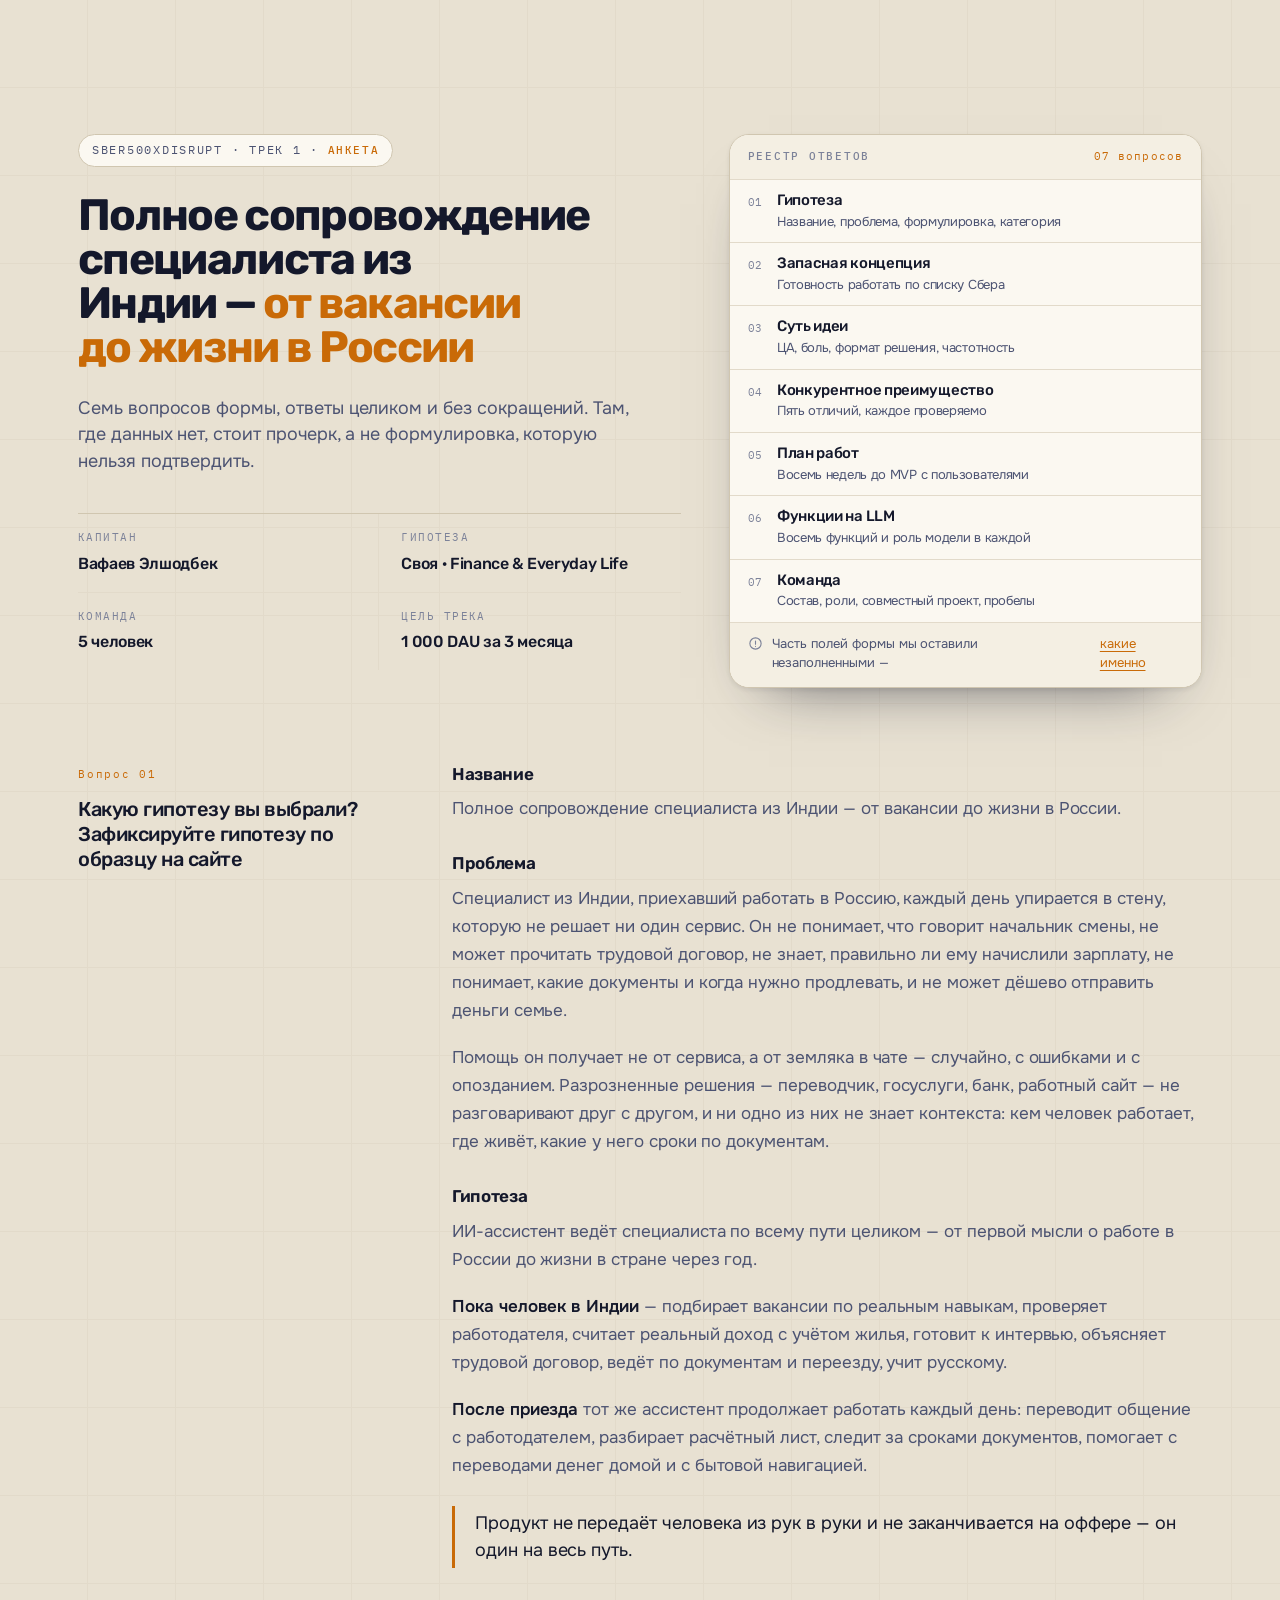
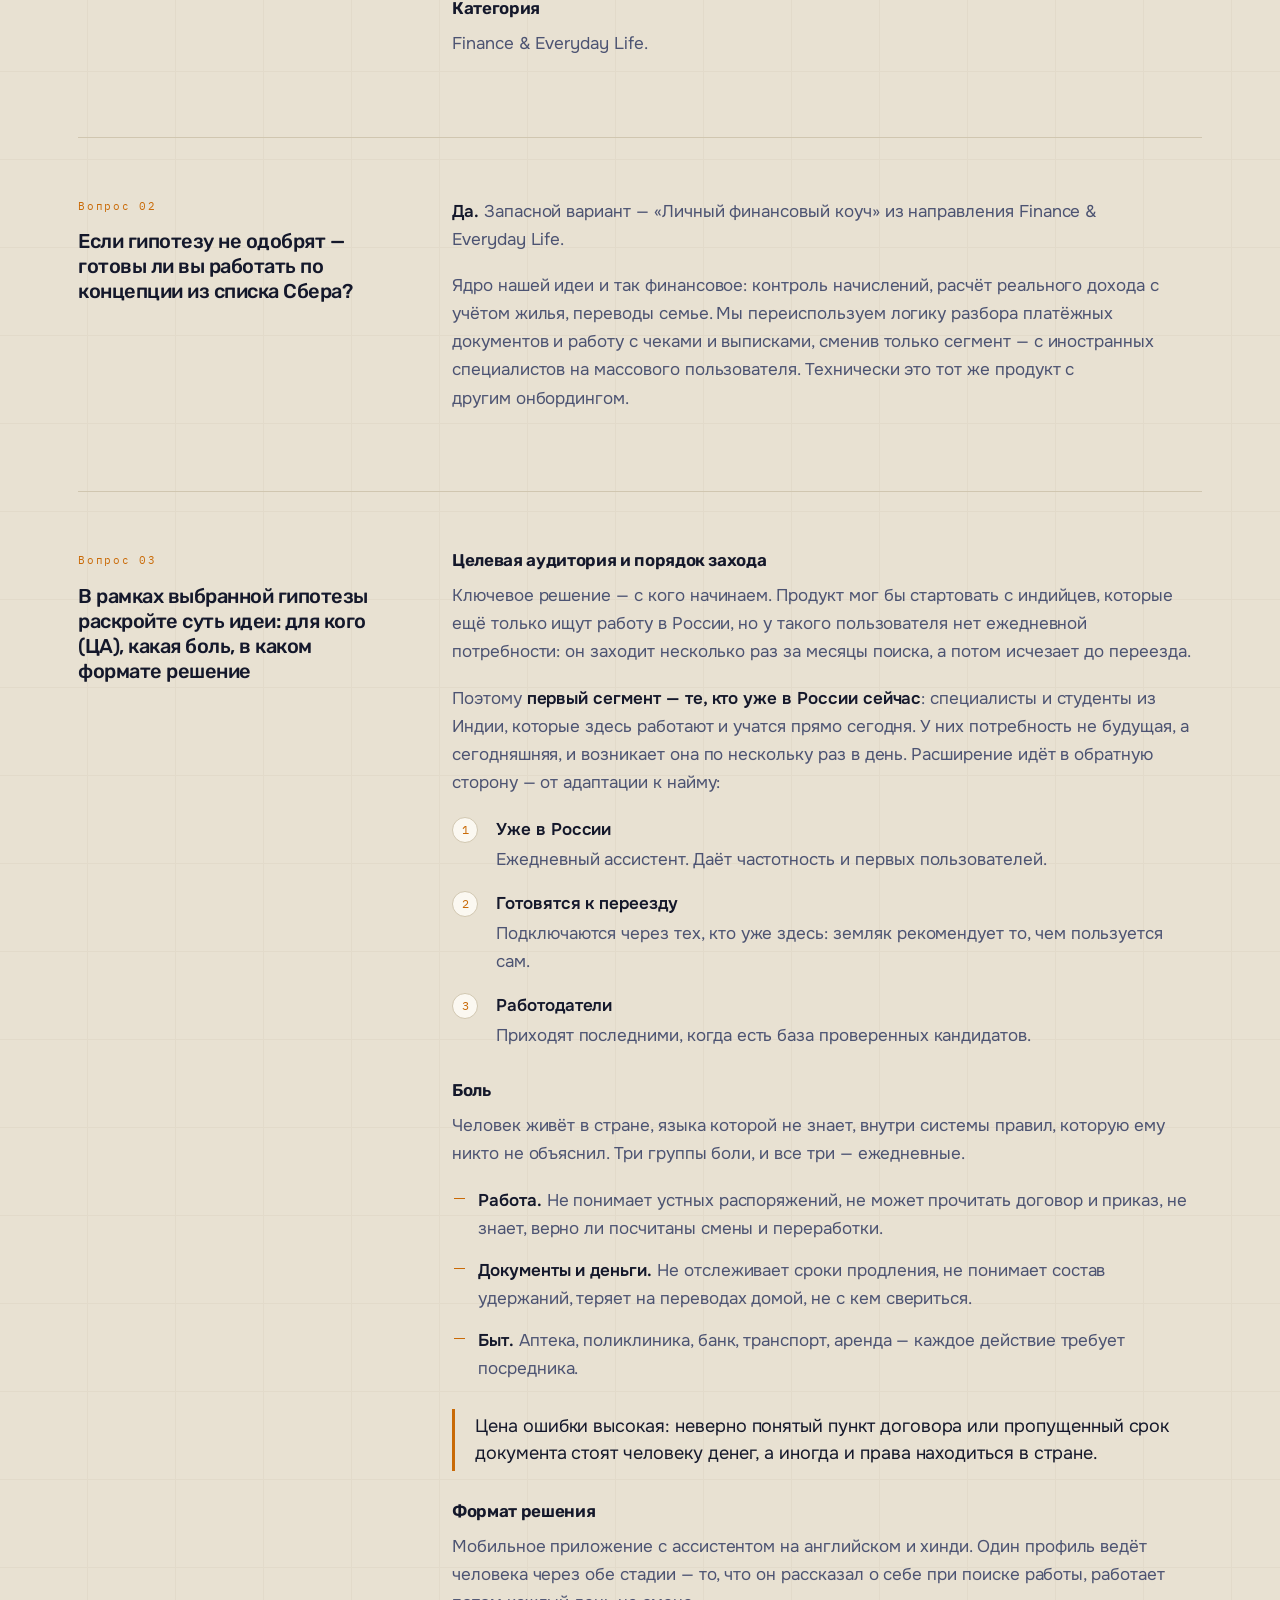
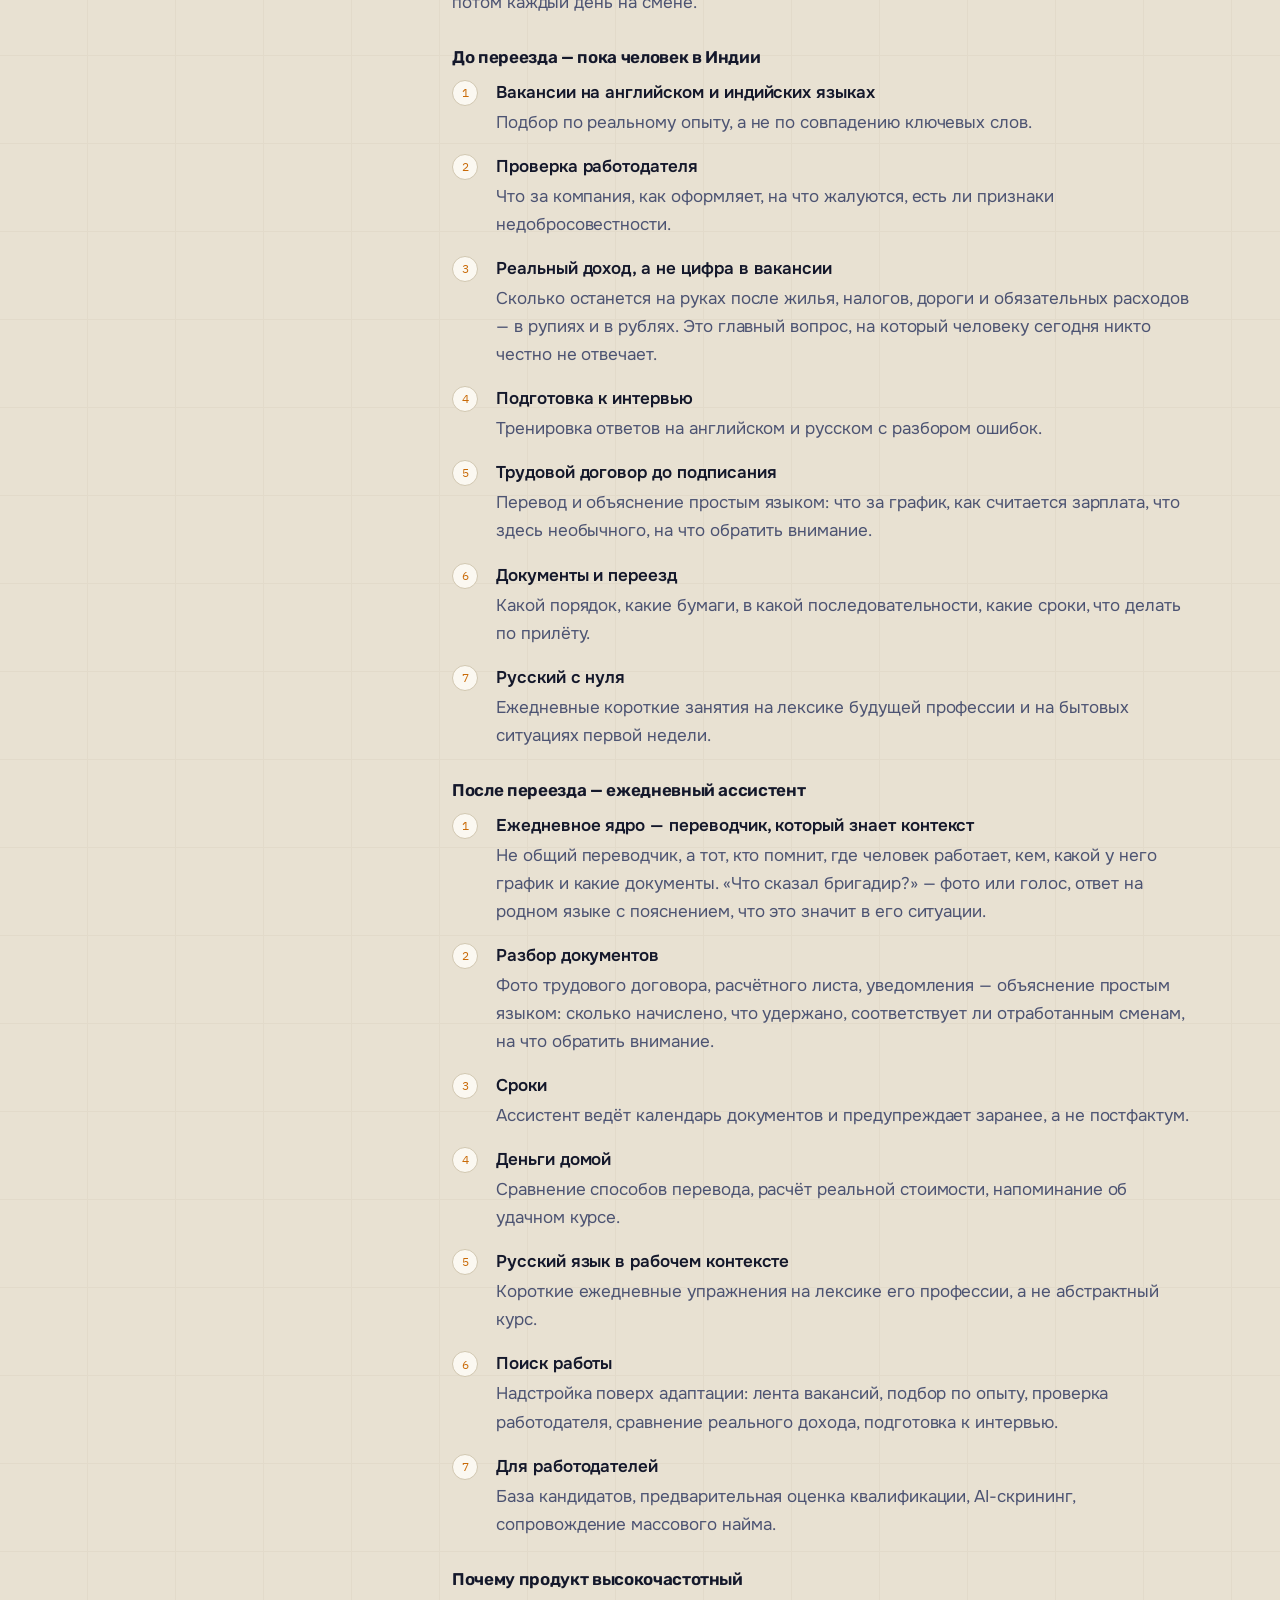
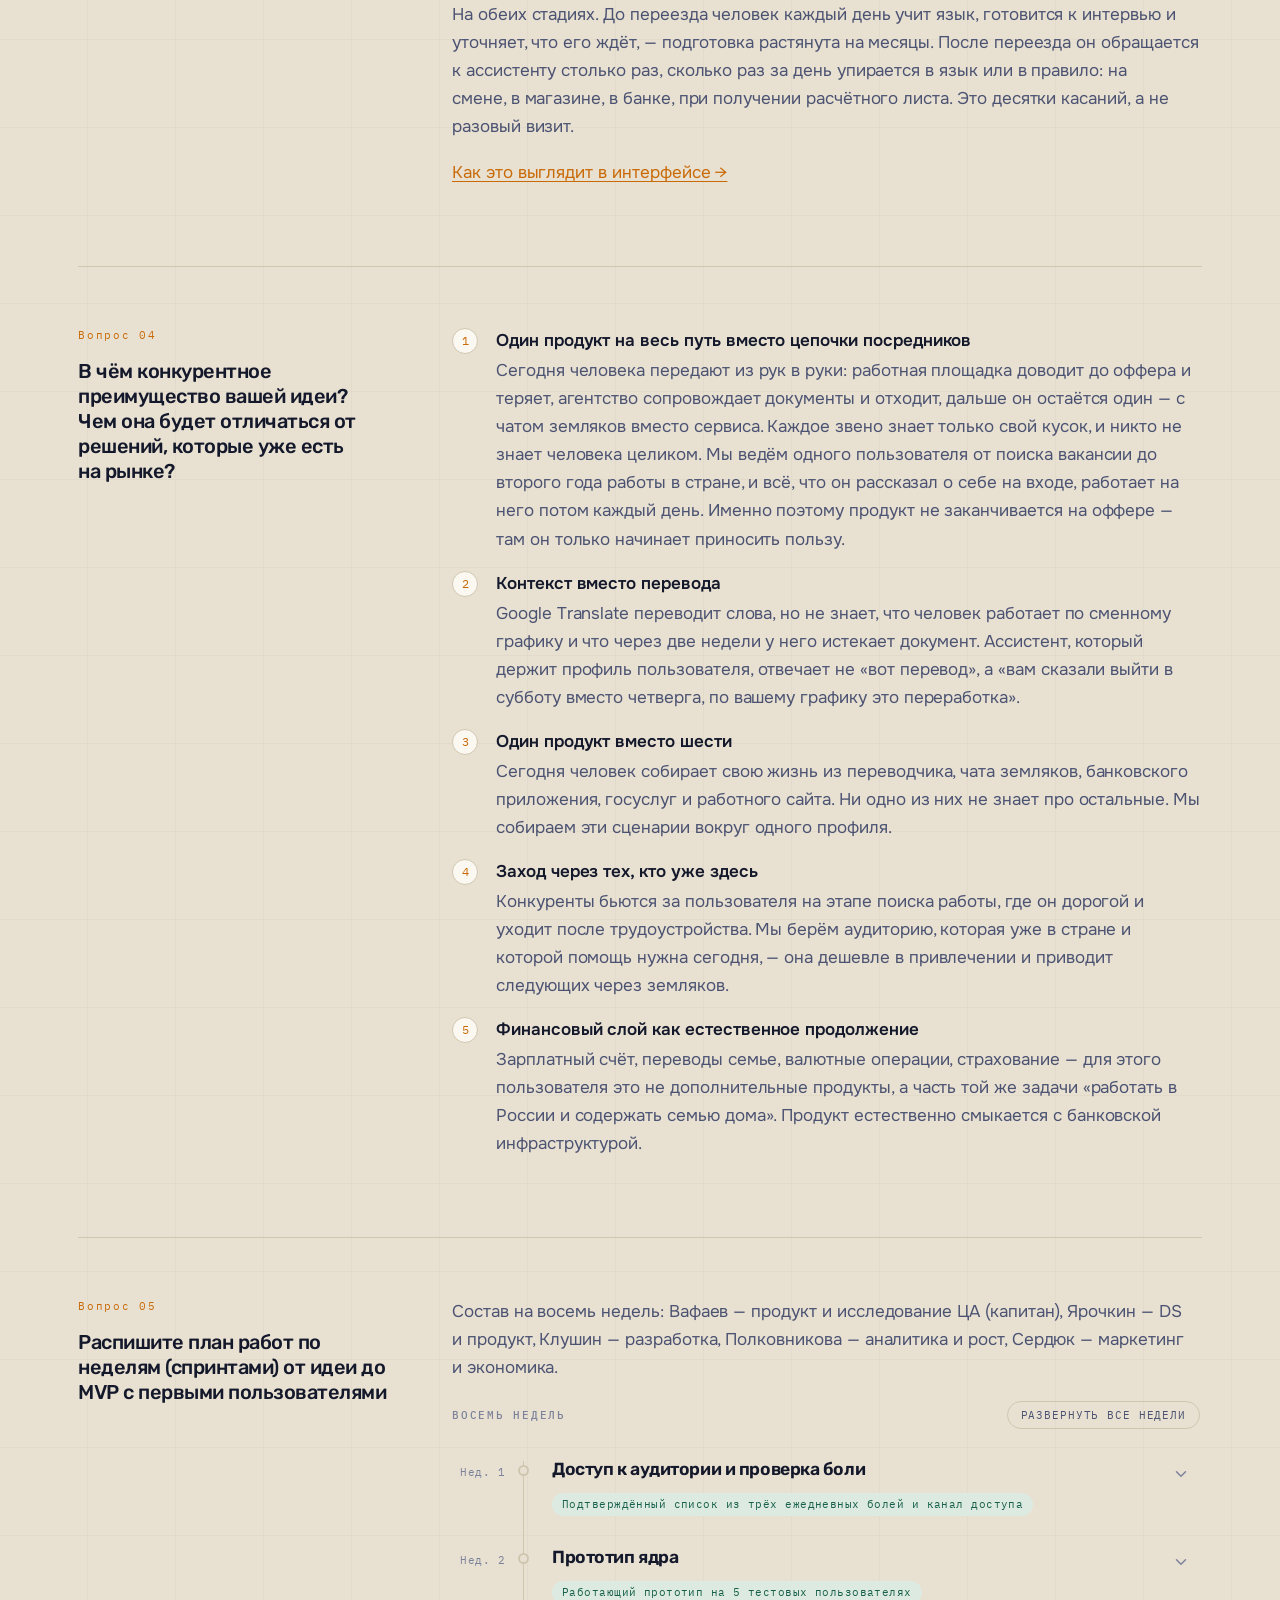
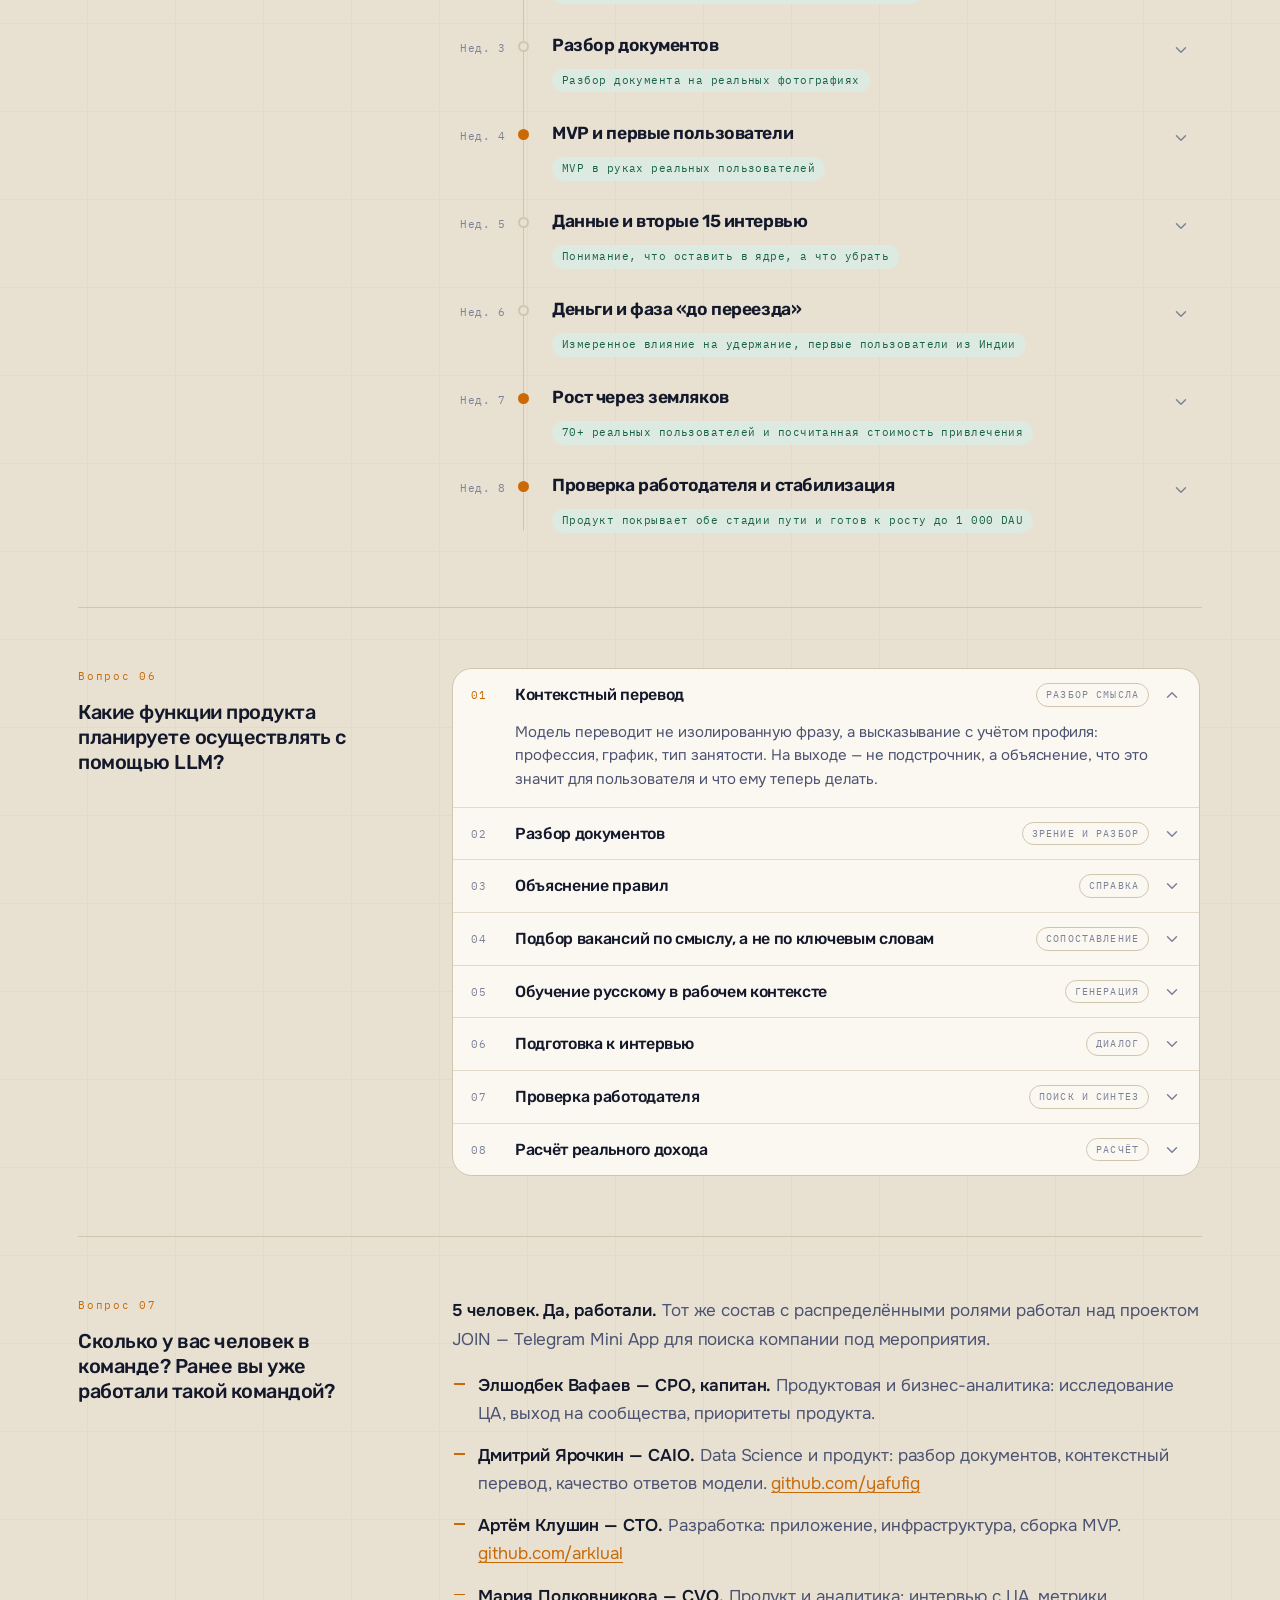
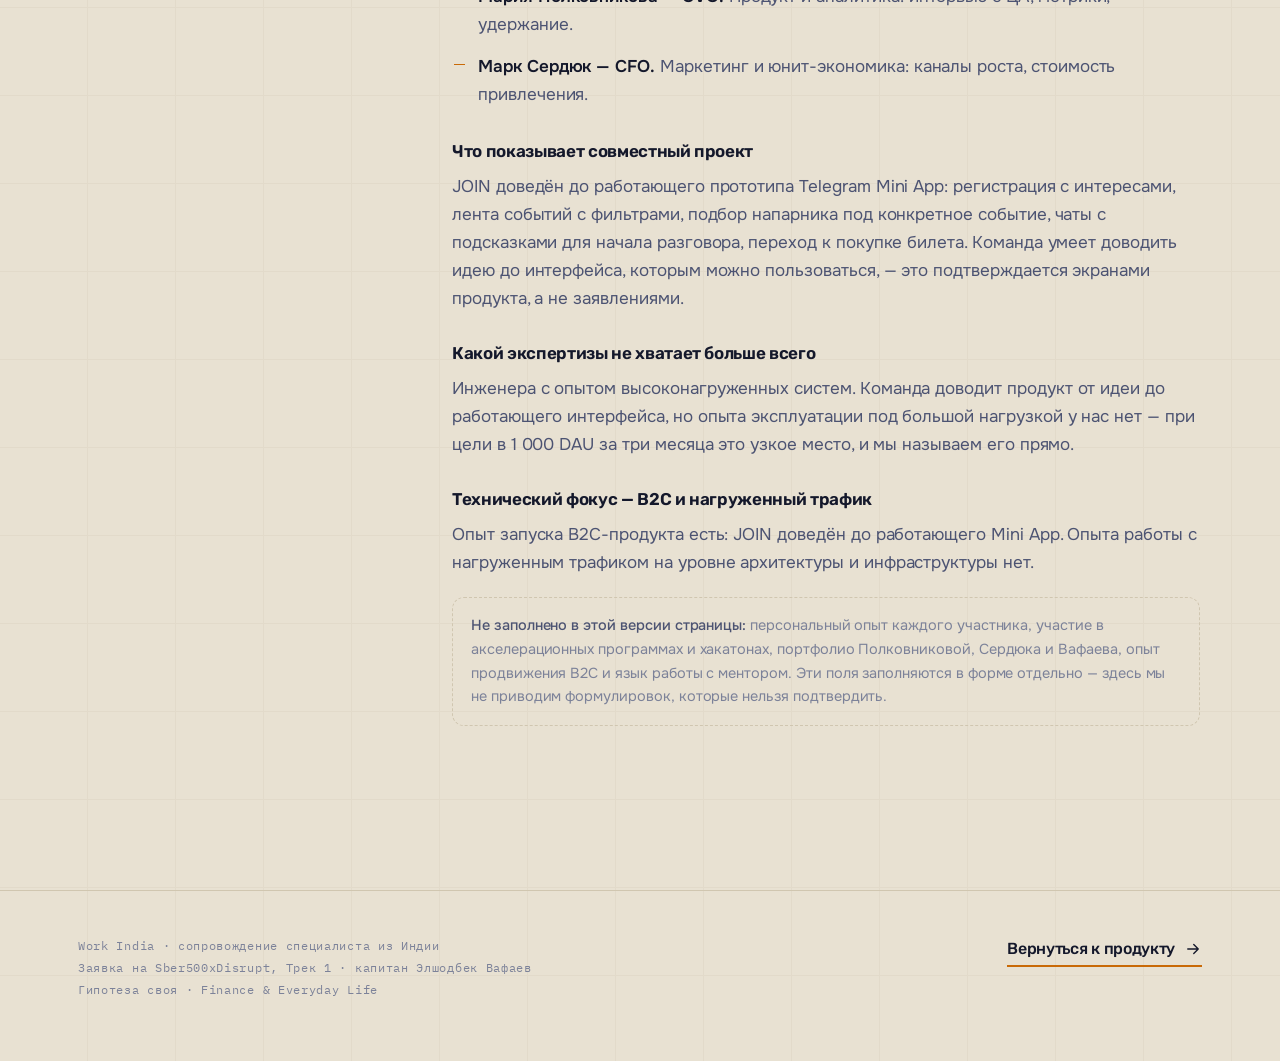
==== commit 9d31cffa: "Живой прототип в герое, интерактивная анкета, правки по визовому режиму" ====
--- a/application.html
+++ b/application.html
@@ -9,13 +9,14 @@
 <link rel="preconnect" href="https://fonts.gstatic.com" crossorigin>
 <link href="https://fonts.googleapis.com/css2?family=Rubik:wght@500;600;700&family=Onest:wght@400;500;600&family=IBM+Plex+Mono:wght@400;500&family=Noto+Sans+Devanagari:wght@400;500&display=swap" rel="stylesheet">
 <link rel="stylesheet" href="wi.css">
+<script src="wi.js" defer></script>
 <script>
-  (function(){try{var t=localStorage.getItem('wi-theme');if(t){document.documentElement.setAttribute('data-theme',t)}else{document.documentElement.removeAttribute('data-theme')}}catch(e){}})();
+  (function(){document.documentElement.className+=' js';try{var t=localStorage.getItem('wi-theme');if(t){document.documentElement.setAttribute('data-theme',t)}else{document.documentElement.removeAttribute('data-theme')}}catch(e){}})();
 </script>
 </head>
 <body>
 
-<header class="topbar">
+<header class="topbar" data-enter="0">
   <div class="topbar-in">
     <a class="brand" href="index.html">
       <span class="brand-mark" aria-hidden="true">WI</span>
@@ -35,18 +36,41 @@
 
 <main>
 
-<section class="hero" style="padding-bottom:0">
-  <div class="shell">
-    <span class="eyebrow">Sber500xDisrupt · Трек 1 · <b>анкета</b></span>
-    <h1 style="max-width:16em">Полное сопровождение специалиста из Индии — <em>от вакансии до жизни в России</em></h1>
-    <p class="hero-lede">Ниже — ответы на вопросы анкеты в том порядке, в каком они идут в форме.</p>
-
-    <dl class="meta-grid" style="margin-top:40px">
-      <div><dt>Капитан</dt><dd>Вафаев Элшодбек, 19 лет, Москва</dd></div>
-      <div><dt>Гипотеза</dt><dd>Своя · Finance &amp; Everyday Life</dd></div>
-      <div><dt>Команда</dt><dd>5 человек, работали вместе ранее</dd></div>
-      <div><dt>Целевая метрика трека</dt><dd>1 000 DAU за 3 месяца</dd></div>
-    </dl>
+<section class="hero hero--form">
+  <div class="shell hero-grid">
+    <div>
+      <span class="eyebrow" data-enter="140">Sber500xDisrupt · Трек 1 · <b class="lat">анкета</b></span>
+      <h1 data-enter="230">Полное сопровождение специалиста из Индии — <em>от вакансии до жизни в России</em></h1>
+      <p class="hero-lede" data-enter="370">Семь вопросов формы, ответы целиком и без сокращений. Там, где данных нет, стоит прочерк, а не формулировка, которую нельзя подтвердить.</p>
+
+      <dl class="hero-facts" data-enter="500">
+        <div><dt>Капитан</dt><dd>Вафаев Элшодбек</dd></div>
+        <div><dt>Гипотеза</dt><dd>Своя · Finance &amp; Everyday&nbsp;Life</dd></div>
+        <div><dt>Команда</dt><dd>5 человек</dd></div>
+        <div><dt>Цель трека</dt><dd>1 000 DAU за 3 месяца</dd></div>
+      </dl>
+    </div>
+
+    <!-- ОГЛАВЛЕНИЕ: бланк-реестр, он же навигация по длинной странице -->
+    <nav class="reg" data-enter="300" aria-label="Оглавление анкеты">
+      <div class="reg-head">
+        <span class="tag">Реестр ответов</span>
+        <span class="reg-n">07 вопросов</span>
+      </div>
+      <ol class="reg-list">
+        <li><a href="#q1"><span class="rn">01</span><span class="rt">Гипотеза<i>Название, проблема, формулировка, категория</i></span></a></li>
+        <li><a href="#q2"><span class="rn">02</span><span class="rt">Запасная концепция<i>Готовность работать по списку Сбера</i></span></a></li>
+        <li><a href="#q3"><span class="rn">03</span><span class="rt">Суть идеи<i>ЦА, боль, формат решения, частотность</i></span></a></li>
+        <li><a href="#q4"><span class="rn">04</span><span class="rt">Конкурентное преимущество<i>Пять отличий, каждое проверяемо</i></span></a></li>
+        <li><a href="#q5"><span class="rn">05</span><span class="rt">План работ<i>Восемь недель до MVP с пользователями</i></span></a></li>
+        <li><a href="#q6"><span class="rn">06</span><span class="rt">Функции на LLM<i>Восемь функций и роль модели в каждой</i></span></a></li>
+        <li><a href="#q7"><span class="rn">07</span><span class="rt">Команда<i>Состав, роли, совместный проект, пробелы</i></span></a></li>
+      </ol>
+      <p class="reg-foot">
+        <svg viewBox="0 0 24 24" fill="none" stroke="currentColor" stroke-width="1.8" stroke-linecap="round" stroke-linejoin="round" aria-hidden="true"><path d="M12 8v5M12 16.5h.01"/><circle cx="12" cy="12" r="9"/></svg>
+        Часть полей формы мы оставили незаполненными — <a href="#gaps">какие именно</a>
+      </p>
+    </nav>
   </div>
 </section>
 
@@ -54,7 +78,7 @@
 <div class="shell">
 
   <!-- 1 -->
-  <div class="qblock">
+  <div class="qblock" id="q1" data-reveal>
     <div class="qhead">
     <span class="qnum">Вопрос 01</span>
     <p class="qtext">Какую гипотезу вы выбрали? Зафиксируйте гипотезу по образцу на сайте</p>
@@ -81,7 +105,7 @@
   </div>
 
   <!-- 2 -->
-  <div class="qblock">
+  <div class="qblock" id="q2" data-reveal>
     <div class="qhead">
     <span class="qnum">Вопрос 02</span>
     <p class="qtext">Если гипотезу не одобрят — готовы ли вы работать по концепции из списка Сбера?</p>
@@ -95,7 +119,7 @@
   </div>
 
   <!-- 3 -->
-  <div class="qblock">
+  <div class="qblock" id="q3" data-reveal>
     <div class="qhead">
     <span class="qnum">Вопрос 03</span>
     <p class="qtext">В рамках выбранной гипотезы раскройте суть идеи: для кого (ЦА), какая боль, в каком формате решение</p>
@@ -154,7 +178,7 @@
   </div>
 
   <!-- 4 -->
-  <div class="qblock">
+  <div class="qblock" id="q4" data-reveal>
     <div class="qhead">
     <span class="qnum">Вопрос 04</span>
     <p class="qtext">В чём конкурентное преимущество вашей идеи? Чем она будет отличаться от решений, которые уже есть на рынке?</p>
@@ -173,7 +197,7 @@
   </div>
 
   <!-- 5 -->
-  <div class="qblock">
+  <div class="qblock" id="q5" data-reveal>
     <div class="qhead">
     <span class="qnum">Вопрос 05</span>
     <p class="qtext">Распишите план работ по неделям (спринтами) от идеи до MVP с первыми пользователями</p>
@@ -182,54 +206,122 @@
     <div class="qbody">
       <p>Состав на восемь недель: Вафаев — продукт и исследование ЦА (капитан), Ярочкин — DS и продукт, Клушин — разработка, Полковникова — аналитика и рост, Сердюк — маркетинг и экономика.</p>
 
-      <ol class="weeks">
-        <li>
-          <span class="wk">Нед. 1</span>
-          <b>Доступ к аудитории и проверка боли</b>
-          <p>Выход на сообщества индийских студентов и специалистов в Москве: землячества, общежития, профильные чаты. 15 интервью — что именно ломается каждый день и что человек делает сейчас вместо продукта.</p>
-          <span class="out">Подтверждённый список из трёх ежедневных болей и канал доступа</span><span class="who">Вафаев, Полковникова</span>
-        </li>
-        <li>
-          <span class="wk">Нед. 2</span>
-          <b>Прототип ядра</b>
-          <p>Контекстный переводчик: фото и голос на входе, ответ на английском и хинди с объяснением. Профиль пользователя — работа, график, документы.</p>
-          <span class="out">Работающий прототип на 5 тестовых пользователях</span><span class="who">Клушин, Ярочкин</span>
-        </li>
-        <li>
-          <span class="wk">Нед. 3</span>
-          <b>Разбор документов</b>
-          <p>Распознавание и объяснение договора и расчётного листа: что за график, как считается зарплата, что начислено и удержано, сходится ли со сменами. Одна функция работает на обе стадии — договор объясняем и до подписания в Индии, и после выхода на работу.</p>
-          <span class="out">Разбор документа на реальных фотографиях</span><span class="who">Ярочкин, Клушин</span>
-        </li>
-        <li class="key">
-          <span class="wk">Нед. 4</span>
-          <b>MVP и первые пользователи</b>
-          <p>Календарь сроков по документам, ежедневные напоминания. Сборка в приложение, подключение аналитики. Запуск на 30–50 человек из сообществ первой недели.</p>
-          <span class="out">MVP в руках реальных пользователей</span><span class="who">Вся команда</span>
-        </li>
-        <li>
-          <span class="wk">Нед. 5</span>
-          <b>Данные и вторые 15 интервью</b>
-          <p>Разбор поведения: какие сценарии вызываются ежедневно, какие ни разу. Интервью с теми, кто уже пользуется.</p>
-          <span class="out">Понимание, что оставить в ядре, а что убрать</span><span class="who">Полковникова, Вафаев</span>
-        </li>
-        <li>
-          <span class="wk">Нед. 6</span>
-          <b>Деньги и фаза «до переезда»</b>
-          <p>Сравнение способов перевода домой и расчёт реальной стоимости — сценарий, который переводит продукт из «помощника» в «экономлю деньги». Плюс первая версия сценария для тех, кто ещё в Индии: расчёт реального дохода с учётом жилья и подбор вакансий по навыкам. Проверяем на тех, кого привели уже работающие пользователи.</p>
-          <span class="out">Измеренное влияние на удержание, первые пользователи из Индии</span><span class="who">Сердюк, Ярочкин</span>
-        </li>
-        <li class="key">
-          <span class="wk">Нед. 7</span>
-          <b>Рост через земляков</b>
-          <p>Механика приглашения внутри сообществ: тот, кому продукт помог, приводит следующего. Работа с лидерами землячеств.</p>
-          <span class="out">70+ реальных пользователей и посчитанная стоимость привлечения</span><span class="who">Полковникова, Сердюк</span>
-        </li>
-        <li class="key">
-          <span class="wk">Нед. 8</span>
-          <b>Проверка работодателя и стабилизация</b>
-          <p>Проверка компании и подготовка к интервью — блок, который закрывает главный страх на стадии до переезда. Нагрузка, стабильность, качество ответов.</p>
-          <span class="out">Продукт покрывает обе стадии пути и готов к росту до 1 000 DAU</span><span class="who">Клушин, Ярочкин</span>
+            <div class="weeks-bar">
+        <span class="tag">Восемь недель</span>
+        <button class="weeks-all" type="button" data-week-all aria-pressed="false">Развернуть все недели</button>
+      </div>
+      <ol class="weeks" data-reveal="stagger">
+        <li data-week>
+          <button class="wk-toggle" type="button" aria-expanded="false">
+            <span class="wk">Нед. 1</span>
+            <span class="wk-main">
+              <b>Доступ к аудитории и проверка боли</b>
+              <span class="wk-out">Подтверждённый список из трёх ежедневных болей и канал доступа</span>
+            </span>
+            <svg class="wk-chev" viewBox="0 0 24 24" fill="none" stroke="currentColor" stroke-width="2" stroke-linecap="round" stroke-linejoin="round" aria-hidden="true"><path d="M6 9l6 6 6-6"/></svg>
+          </button>
+          <div class="wk-body"><div class="wk-inner">
+            <p>Выход на сообщества индийских студентов и специалистов в Москве: землячества, общежития, профильные чаты. 15 интервью — что именно ломается каждый день и что человек делает сейчас вместо продукта.</p>
+            <span class="who">Вафаев, Полковникова</span>
+          </div></div>
+        </li>
+        <li data-week>
+          <button class="wk-toggle" type="button" aria-expanded="false">
+            <span class="wk">Нед. 2</span>
+            <span class="wk-main">
+              <b>Прототип ядра</b>
+              <span class="wk-out">Работающий прототип на 5 тестовых пользователях</span>
+            </span>
+            <svg class="wk-chev" viewBox="0 0 24 24" fill="none" stroke="currentColor" stroke-width="2" stroke-linecap="round" stroke-linejoin="round" aria-hidden="true"><path d="M6 9l6 6 6-6"/></svg>
+          </button>
+          <div class="wk-body"><div class="wk-inner">
+            <p>Контекстный переводчик: фото и голос на входе, ответ на английском и хинди с объяснением. Профиль пользователя — работа, график, документы.</p>
+            <span class="who">Клушин, Ярочкин</span>
+          </div></div>
+        </li>
+        <li data-week>
+          <button class="wk-toggle" type="button" aria-expanded="false">
+            <span class="wk">Нед. 3</span>
+            <span class="wk-main">
+              <b>Разбор документов</b>
+              <span class="wk-out">Разбор документа на реальных фотографиях</span>
+            </span>
+            <svg class="wk-chev" viewBox="0 0 24 24" fill="none" stroke="currentColor" stroke-width="2" stroke-linecap="round" stroke-linejoin="round" aria-hidden="true"><path d="M6 9l6 6 6-6"/></svg>
+          </button>
+          <div class="wk-body"><div class="wk-inner">
+            <p>Распознавание и объяснение договора и расчётного листа: что за график, как считается зарплата, что начислено и удержано, сходится ли со сменами. Одна функция работает на обе стадии — договор объясняем и до подписания в Индии, и после выхода на работу.</p>
+            <span class="who">Ярочкин, Клушин</span>
+          </div></div>
+        </li>
+        <li data-week class="key">
+          <button class="wk-toggle" type="button" aria-expanded="false">
+            <span class="wk">Нед. 4</span>
+            <span class="wk-main">
+              <b>MVP и первые пользователи</b>
+              <span class="wk-out">MVP в руках реальных пользователей</span>
+            </span>
+            <svg class="wk-chev" viewBox="0 0 24 24" fill="none" stroke="currentColor" stroke-width="2" stroke-linecap="round" stroke-linejoin="round" aria-hidden="true"><path d="M6 9l6 6 6-6"/></svg>
+          </button>
+          <div class="wk-body"><div class="wk-inner">
+            <p>Календарь сроков по документам, ежедневные напоминания. Сборка в приложение, подключение аналитики. Запуск на 30–50 человек из сообществ первой недели.</p>
+            <span class="who">Вся команда</span>
+          </div></div>
+        </li>
+        <li data-week>
+          <button class="wk-toggle" type="button" aria-expanded="false">
+            <span class="wk">Нед. 5</span>
+            <span class="wk-main">
+              <b>Данные и вторые 15 интервью</b>
+              <span class="wk-out">Понимание, что оставить в ядре, а что убрать</span>
+            </span>
+            <svg class="wk-chev" viewBox="0 0 24 24" fill="none" stroke="currentColor" stroke-width="2" stroke-linecap="round" stroke-linejoin="round" aria-hidden="true"><path d="M6 9l6 6 6-6"/></svg>
+          </button>
+          <div class="wk-body"><div class="wk-inner">
+            <p>Разбор поведения: какие сценарии вызываются ежедневно, какие ни разу. Интервью с теми, кто уже пользуется.</p>
+            <span class="who">Полковникова, Вафаев</span>
+          </div></div>
+        </li>
+        <li data-week>
+          <button class="wk-toggle" type="button" aria-expanded="false">
+            <span class="wk">Нед. 6</span>
+            <span class="wk-main">
+              <b>Деньги и фаза «до переезда»</b>
+              <span class="wk-out">Измеренное влияние на удержание, первые пользователи из Индии</span>
+            </span>
+            <svg class="wk-chev" viewBox="0 0 24 24" fill="none" stroke="currentColor" stroke-width="2" stroke-linecap="round" stroke-linejoin="round" aria-hidden="true"><path d="M6 9l6 6 6-6"/></svg>
+          </button>
+          <div class="wk-body"><div class="wk-inner">
+            <p>Сравнение способов перевода домой и расчёт реальной стоимости — сценарий, который переводит продукт из «помощника» в «экономлю деньги». Плюс первая версия сценария для тех, кто ещё в Индии: расчёт реального дохода с учётом жилья и подбор вакансий по навыкам. Проверяем на тех, кого привели уже работающие пользователи.</p>
+            <span class="who">Сердюк, Ярочкин</span>
+          </div></div>
+        </li>
+        <li data-week class="key">
+          <button class="wk-toggle" type="button" aria-expanded="false">
+            <span class="wk">Нед. 7</span>
+            <span class="wk-main">
+              <b>Рост через земляков</b>
+              <span class="wk-out">70+ реальных пользователей и посчитанная стоимость привлечения</span>
+            </span>
+            <svg class="wk-chev" viewBox="0 0 24 24" fill="none" stroke="currentColor" stroke-width="2" stroke-linecap="round" stroke-linejoin="round" aria-hidden="true"><path d="M6 9l6 6 6-6"/></svg>
+          </button>
+          <div class="wk-body"><div class="wk-inner">
+            <p>Механика приглашения внутри сообществ: тот, кому продукт помог, приводит следующего. Работа с лидерами землячеств.</p>
+            <span class="who">Полковникова, Сердюк</span>
+          </div></div>
+        </li>
+        <li data-week class="key">
+          <button class="wk-toggle" type="button" aria-expanded="false">
+            <span class="wk">Нед. 8</span>
+            <span class="wk-main">
+              <b>Проверка работодателя и стабилизация</b>
+              <span class="wk-out">Продукт покрывает обе стадии пути и готов к росту до 1 000 DAU</span>
+            </span>
+            <svg class="wk-chev" viewBox="0 0 24 24" fill="none" stroke="currentColor" stroke-width="2" stroke-linecap="round" stroke-linejoin="round" aria-hidden="true"><path d="M6 9l6 6 6-6"/></svg>
+          </button>
+          <div class="wk-body"><div class="wk-inner">
+            <p>Проверка компании и подготовка к интервью — блок, который закрывает главный страх на стадии до переезда. Нагрузка, стабильность, качество ответов.</p>
+            <span class="who">Клушин, Ярочкин</span>
+          </div></div>
         </li>
       </ol>
     </div>
@@ -237,29 +329,93 @@
   </div>
 
   <!-- 6 -->
-  <div class="qblock">
+  <div class="qblock" id="q6" data-reveal>
     <div class="qhead">
     <span class="qnum">Вопрос 06</span>
     <p class="qtext">Какие функции продукта планируете осуществлять с помощью LLM?</p>
     </div>
     <div class="qcontent">
     <div class="qbody">
-      <ol class="numlist">
-        <li><b>Контекстный перевод</b>Модель переводит не изолированную фразу, а высказывание с учётом профиля: профессия, график, тип занятости. На выходе — не подстрочник, а объяснение, что это значит для пользователя и что ему теперь делать.</li>
-        <li><b>Разбор документов</b>Распознавание трудового договора, расчётного листа, уведомлений — и пересказ простым языком: состав начислений и удержаний, соответствие отработанным сменам, спорные пункты. Здесь LLM делает основную работу: сопоставляет формальный текст с ситуацией конкретного человека.</li>
-        <li><b>Объяснение правил</b>Ответы на вопросы о документах, сроках и порядке действий — на родном языке, с оговоркой, что это справка, а не юридическая консультация, и со ссылкой на первоисточник.</li>
-        <li><b>Подбор вакансий по смыслу, а не по ключевым словам</b>Опыт индийского специалиста описан в терминах другого рынка. LLM сопоставляет реальные навыки с требованиями российских вакансий поверх несовпадающих формулировок.</li>
-        <li><b>Обучение русскому в рабочем контексте</b>Генерация ежедневных упражнений на лексике его профессии и на тех фразах, которые он реально не понял на этой неделе.</li>
-        <li><b>Подготовка к интервью</b>Тренировка ответов на русском и английском с разбором ошибок — модель играет роль работодателя и даёт обратную связь.</li>
-        <li><b>Проверка работодателя</b>Сбор и осмысление разрозненных упоминаний о компании — регистрационные данные, отзывы, жалобы — в связный ответ о том, что это за работодатель и на что обратить внимание, вместо десяти вкладок на незнакомом языке.</li>
-        <li><b>Расчёт реального дохода</b>Перевод условий вакансии в понятную человеку картину: сколько останется на руках после жилья, налогов и обязательных расходов, в рупиях и в рублях, с объяснением каждой строки.</li>
-      </ol>
+      <div class="llm" data-llm data-reveal>
+          <div class="llm-row">
+            <button class="llm-head" type="button" aria-expanded="false">
+              <span class="llm-n">01</span>
+              <span class="llm-t">Контекстный перевод</span>
+              <span class="llm-tag">Разбор смысла</span>
+              <svg class="llm-chev" viewBox="0 0 24 24" fill="none" stroke="currentColor" stroke-width="2" stroke-linecap="round" stroke-linejoin="round" aria-hidden="true"><path d="M6 9l6 6 6-6"/></svg>
+            </button>
+            <div class="llm-body"><div class="llm-inner"><p>Модель переводит не изолированную фразу, а высказывание с учётом профиля: профессия, график, тип занятости. На выходе — не подстрочник, а объяснение, что это значит для пользователя и что ему теперь делать.</p></div></div>
+          </div>
+          <div class="llm-row">
+            <button class="llm-head" type="button" aria-expanded="false">
+              <span class="llm-n">02</span>
+              <span class="llm-t">Разбор документов</span>
+              <span class="llm-tag">Зрение и разбор</span>
+              <svg class="llm-chev" viewBox="0 0 24 24" fill="none" stroke="currentColor" stroke-width="2" stroke-linecap="round" stroke-linejoin="round" aria-hidden="true"><path d="M6 9l6 6 6-6"/></svg>
+            </button>
+            <div class="llm-body"><div class="llm-inner"><p>Распознавание трудового договора, расчётного листа, уведомлений — и пересказ простым языком: состав начислений и удержаний, соответствие отработанным сменам, спорные пункты. Здесь LLM делает основную работу: сопоставляет формальный текст с ситуацией конкретного человека.</p></div></div>
+          </div>
+          <div class="llm-row">
+            <button class="llm-head" type="button" aria-expanded="false">
+              <span class="llm-n">03</span>
+              <span class="llm-t">Объяснение правил</span>
+              <span class="llm-tag">Справка</span>
+              <svg class="llm-chev" viewBox="0 0 24 24" fill="none" stroke="currentColor" stroke-width="2" stroke-linecap="round" stroke-linejoin="round" aria-hidden="true"><path d="M6 9l6 6 6-6"/></svg>
+            </button>
+            <div class="llm-body"><div class="llm-inner"><p>Ответы на вопросы о документах, сроках и порядке действий — на родном языке, с оговоркой, что это справка, а не юридическая консультация, и со ссылкой на первоисточник.</p></div></div>
+          </div>
+          <div class="llm-row">
+            <button class="llm-head" type="button" aria-expanded="false">
+              <span class="llm-n">04</span>
+              <span class="llm-t">Подбор вакансий по смыслу, а не по ключевым словам</span>
+              <span class="llm-tag">Сопоставление</span>
+              <svg class="llm-chev" viewBox="0 0 24 24" fill="none" stroke="currentColor" stroke-width="2" stroke-linecap="round" stroke-linejoin="round" aria-hidden="true"><path d="M6 9l6 6 6-6"/></svg>
+            </button>
+            <div class="llm-body"><div class="llm-inner"><p>Опыт индийского специалиста описан в терминах другого рынка. LLM сопоставляет реальные навыки с требованиями российских вакансий поверх несовпадающих формулировок.</p></div></div>
+          </div>
+          <div class="llm-row">
+            <button class="llm-head" type="button" aria-expanded="false">
+              <span class="llm-n">05</span>
+              <span class="llm-t">Обучение русскому в рабочем контексте</span>
+              <span class="llm-tag">Генерация</span>
+              <svg class="llm-chev" viewBox="0 0 24 24" fill="none" stroke="currentColor" stroke-width="2" stroke-linecap="round" stroke-linejoin="round" aria-hidden="true"><path d="M6 9l6 6 6-6"/></svg>
+            </button>
+            <div class="llm-body"><div class="llm-inner"><p>Генерация ежедневных упражнений на лексике его профессии и на тех фразах, которые он реально не понял на этой неделе.</p></div></div>
+          </div>
+          <div class="llm-row">
+            <button class="llm-head" type="button" aria-expanded="false">
+              <span class="llm-n">06</span>
+              <span class="llm-t">Подготовка к интервью</span>
+              <span class="llm-tag">Диалог</span>
+              <svg class="llm-chev" viewBox="0 0 24 24" fill="none" stroke="currentColor" stroke-width="2" stroke-linecap="round" stroke-linejoin="round" aria-hidden="true"><path d="M6 9l6 6 6-6"/></svg>
+            </button>
+            <div class="llm-body"><div class="llm-inner"><p>Тренировка ответов на русском и английском с разбором ошибок — модель играет роль работодателя и даёт обратную связь.</p></div></div>
+          </div>
+          <div class="llm-row">
+            <button class="llm-head" type="button" aria-expanded="false">
+              <span class="llm-n">07</span>
+              <span class="llm-t">Проверка работодателя</span>
+              <span class="llm-tag">Поиск и синтез</span>
+              <svg class="llm-chev" viewBox="0 0 24 24" fill="none" stroke="currentColor" stroke-width="2" stroke-linecap="round" stroke-linejoin="round" aria-hidden="true"><path d="M6 9l6 6 6-6"/></svg>
+            </button>
+            <div class="llm-body"><div class="llm-inner"><p>Сбор и осмысление разрозненных упоминаний о компании — регистрационные данные, отзывы, жалобы — в связный ответ о том, что это за работодатель и на что обратить внимание, вместо десяти вкладок на незнакомом языке.</p></div></div>
+          </div>
+          <div class="llm-row">
+            <button class="llm-head" type="button" aria-expanded="false">
+              <span class="llm-n">08</span>
+              <span class="llm-t">Расчёт реального дохода</span>
+              <span class="llm-tag">Расчёт</span>
+              <svg class="llm-chev" viewBox="0 0 24 24" fill="none" stroke="currentColor" stroke-width="2" stroke-linecap="round" stroke-linejoin="round" aria-hidden="true"><path d="M6 9l6 6 6-6"/></svg>
+            </button>
+            <div class="llm-body"><div class="llm-inner"><p>Перевод условий вакансии в понятную человеку картину: сколько останется на руках после жилья, налогов и обязательных расходов, в рупиях и в рублях, с объяснением каждой строки.</p></div></div>
+          </div>
+        </div>
     </div>
     </div>
   </div>
 
   <!-- 7 -->
-  <div class="qblock">
+  <div class="qblock" id="q7" data-reveal>
     <div class="qhead">
     <span class="qnum">Вопрос 07</span>
     <p class="qtext">Сколько у вас человек в команде? Ранее вы уже работали такой командой?</p>
@@ -288,7 +444,7 @@
       <p>Опыт запуска B2C-продукта есть: JOIN доведён до работающего Mini App. Опыта работы с нагруженным трафиком на уровне архитектуры и инфраструктуры нет.</p>
 
       <!-- СЮДА: названия хакатонов с местами и акселераторов -->
-      <div class="gap-note">
+      <div class="gap-note" id="gaps">
         <b>Не заполнено в этой версии страницы:</b> персональный опыт каждого участника, участие в акселерационных программах и хакатонах, портфолио Полковниковой, Сердюка и Вафаева, опыт продвижения B2C и язык работы с ментором. Эти поля заполняются в форме отдельно — здесь мы не приводим формулировок, которые нельзя подтвердить.
       </div>
     </div>
@@ -316,22 +472,5 @@
   </div>
 </footer>
 
-<script>
-  (function(){
-    var btn = document.getElementById('themeBtn');
-    if(!btn) return;
-    function current(){
-      var t = document.documentElement.getAttribute('data-theme');
-      if(t === 'dark' || t === 'light') return t;
-      return window.matchMedia('(prefers-color-scheme: dark)').matches ? 'dark' : 'light';
-    }
-    btn.addEventListener('click', function(){
-      var next = current() === 'dark' ? 'light' : 'dark';
-      document.documentElement.setAttribute('data-theme', next);
-      try{ localStorage.setItem('wi-theme', next); }catch(e){}
-      btn.setAttribute('aria-label', next === 'dark' ? 'Включить светлую тему' : 'Включить тёмную тему');
-    });
-  })();
-</script>
 </body>
 </html>
--- a/wi.css
+++ b/wi.css
@@ -682,3 +682,768 @@
 }
 
 .qcontent > .qlist{color:var(--ink-2);font-size:17px;line-height:1.65}
+
+/* ============================================================
+   ДВИЖЕНИЕ
+   Анимируем только transform и opacity.
+   ============================================================ */
+
+/* --- 1. Вход первого экрана --- */
+.js [data-enter]{
+  opacity:0;
+  transform:translateY(14px);
+  transition:opacity .62s cubic-bezier(.22,1,.36,1), transform .62s cubic-bezier(.22,1,.36,1);
+  will-change:transform,opacity;
+}
+[data-enter].in{opacity:1;transform:none;will-change:auto}
+
+.js .topbar[data-enter]{transform:translateY(-100%)}
+
+/* --- 2. Раскрытие по скроллу --- */
+.js [data-reveal]{
+  opacity:0;transform:translateY(20px);
+  transition:opacity .66s cubic-bezier(.22,1,.36,1), transform .66s cubic-bezier(.22,1,.36,1);
+}
+[data-reveal].in{opacity:1;transform:none}
+[data-reveal="stagger"]{opacity:1;transform:none}
+.js [data-reveal="stagger"] > *{
+  opacity:0;transform:translateY(18px);
+  transition:opacity .58s cubic-bezier(.22,1,.36,1), transform .58s cubic-bezier(.22,1,.36,1);
+}
+[data-reveal="stagger"] > *.in{opacity:1;transform:none}
+
+/* --- 3. Посимвольный набор --- */
+.w{opacity:0}
+.w.on{opacity:1;animation:wi-word 80ms ease-out}
+@keyframes wi-word{from{opacity:.4}to{opacity:1}}
+[data-type]{position:relative}
+[data-type].typing::after{
+  content:"";position:absolute;width:2px;height:1em;
+  background:currentColor;margin-left:1px;
+  transform:translateY(.16em);
+  animation:wi-caret 1.1s step-end infinite;
+}
+@keyframes wi-caret{0%,49%{opacity:1}50%,100%{opacity:0}}
+
+/* ============================================================
+   ЖИВОЙ ПРОТОТИП
+   ============================================================ */
+.demo{position:relative}
+.demo-frame{
+  background:var(--card);border:1px solid var(--line);border-radius:var(--r-lg);
+  box-shadow:var(--shadow-2);overflow:hidden;position:relative;
+  contain:paint;
+}
+.demo-stage{display:grid;position:relative}
+.act{
+  grid-area:1/1;min-width:0;padding:0;align-self:start;position:relative;overflow:hidden;
+  opacity:0;visibility:hidden;
+  transform:translateY(10px) scale(.99);
+  transition:opacity .5s ease, transform .5s cubic-bezier(.22,1,.36,1), visibility 0s .5s;
+}
+.act.live{opacity:1;visibility:visible;transform:none;transition:opacity .5s ease .12s, transform .5s cubic-bezier(.22,1,.36,1) .12s, visibility 0s}
+.act[data-phase="out"]{opacity:.24;transform:translateY(-6px) scale(.995)}
+
+.act-head{
+  display:flex;align-items:center;gap:10px;
+  padding:10px 16px;border-bottom:1px solid var(--line-soft);background:var(--card-2);
+}
+.act-head .tag{margin-right:auto;white-space:nowrap;overflow:hidden;text-overflow:ellipsis}
+.act-body{padding:0}
+
+/* --- источник: фото документа --- */
+.src-chip{
+  display:flex;gap:10px;align-items:center;padding:8px 16px;
+  border-bottom:1px solid var(--line-soft);
+}
+.src-thumb{
+  width:34px;height:34px;flex:none;border-radius:7px;background:var(--paper-deep);
+  border:1px solid var(--line);position:relative;overflow:hidden;color:var(--ink-3);
+  display:grid;place-items:center;
+}
+.src-thumb svg{width:21px;height:21px}
+/* луч распознавания */
+.src-thumb::after{
+  content:"";position:absolute;left:0;right:0;top:0;height:34%;
+  background:linear-gradient(180deg,transparent,color-mix(in oklab,var(--saffron) 55%,transparent));
+  transform:translateY(-120%);
+}
+[data-phase="shot"] .src-thumb::after,
+[data-phase="scan"] .src-thumb::after{animation:wi-scan 1.25s cubic-bezier(.4,0,.2,1) 2}
+@keyframes wi-scan{0%{transform:translateY(-120%)}100%{transform:translateY(320%)}}
+.src-meta{
+  font-family:var(--mono);font-size:10.5px;letter-spacing:.05em;color:var(--ink-3);line-height:1.5;
+}
+.src-meta b{display:block;color:var(--ink-2);font-weight:500;letter-spacing:.09em;text-transform:uppercase;font-size:9.5px;margin-bottom:2px}
+
+/* --- документ под «камерой» --- */
+.doc-view{
+  overflow:hidden;position:relative;height:544px;
+  padding:0;background:var(--card);
+}
+.doc-view::after{
+  content:"";position:absolute;left:0;right:0;bottom:0;height:26px;pointer-events:none;
+  background:linear-gradient(transparent,var(--card));
+}
+.doc{
+  padding:14px 16px 16px;
+  transform-origin:50% var(--cam-y, 50%);
+  transition:transform .72s cubic-bezier(.32,.72,0,1);
+  will-change:transform;
+}
+/* Камера: сначала лёгкий наезд на весь лист, потом крупный план строки,
+   а когда снизу выезжает шторка ответа — строка уходит вверх, чтобы
+   остаться видимой в узкой полосе над ней. */
+[data-phase="pan"] .doc{transform:scale(1.05)}
+[data-phase="focus"] .doc{transform:scale(1.2) translateY(-16px)}
+[data-phase="explain"] .doc,
+[data-phase="flag"] .doc,
+[data-phase="ask"] .doc,
+[data-phase="out"] .doc{transform:scale(1.2) translateY(-52px)}
+/* в режиме без движения камеру не двигаем — показываем документ как есть */
+[data-phase="rest"] .doc{transform:none}
+.doc{transform-origin:12% 96px}
+
+.doc-title{
+  font-family:var(--mono);font-size:10px;letter-spacing:.14em;text-transform:uppercase;
+  color:var(--ink-3);display:flex;gap:8px;align-items:baseline;margin-bottom:9px;
+  padding-bottom:8px;border-bottom:1px solid var(--line);
+}
+.doc-title b{color:var(--ink-2);font-weight:500}
+.doc-sec{
+  font-family:var(--mono);font-size:9.5px;letter-spacing:.16em;text-transform:uppercase;
+  color:var(--saffron);margin:11px 0 4px;display:block;
+}
+.doc-sec:first-of-type{margin-top:2px}
+.dline{
+  display:grid;grid-template-columns:1fr 46px 74px;gap:8px;align-items:baseline;
+  font-family:var(--mono);font-size:11px;line-height:20px;color:var(--ink-2);
+  position:relative;
+}
+.dline > span:first-child{overflow:hidden;text-overflow:ellipsis;white-space:nowrap}
+.dline .qty,.dline .sum{text-align:right;font-variant-numeric:tabular-nums}
+.dline .sum{color:var(--ink)}
+.dline.tot{
+  border-top:1px solid var(--line);margin-top:6px;padding-top:6px;
+  color:var(--ink);font-weight:500;
+}
+.dline.tot .sum{font-size:12px}
+.dline.pay{color:var(--ink);font-weight:500}
+.dline.pay .sum{color:var(--seal);font-size:12.5px}
+.dhead{
+  display:grid;grid-template-columns:1fr 46px 74px;gap:8px;
+  font-family:var(--mono);font-size:8.5px;letter-spacing:.12em;text-transform:uppercase;
+  color:var(--ink-3);padding-bottom:3px;
+}
+.dhead span:not(:first-child){text-align:right}
+
+/* строка под подозрением */
+.dline.watch{color:var(--ink)}
+.dline.watch::before{
+  content:"";position:absolute;inset:-2px -7px;border-radius:5px;
+  background:var(--alert-bg);
+  transform:scaleX(0);transform-origin:0 50%;opacity:0;
+  transition:transform 0s, opacity .15s linear;
+  z-index:-1;
+}
+[data-phase="focus"] .dline.watch::before,
+[data-phase="explain"] .dline.watch::before,
+[data-phase="flag"] .dline.watch::before,
+[data-phase="ask"] .dline.watch::before,
+[data-phase="rest"] .dline.watch::before{transform:none;opacity:1}
+[data-phase="focus"] .dline.watch,
+[data-phase="explain"] .dline.watch,
+[data-phase="flag"] .dline.watch,
+[data-phase="ask"] .dline.watch,
+[data-phase="rest"] .dline.watch{color:var(--alert)}
+[data-phase="focus"] .dline.watch .sum,
+[data-phase="explain"] .dline.watch .sum,
+[data-phase="flag"] .dline.watch .sum,
+[data-phase="ask"] .dline.watch .sum,
+[data-phase="rest"] .dline.watch .sum{color:var(--alert)}
+
+/* строки документа появляются по очереди */
+.dline[data-at],.doc-sec[data-at],.dhead[data-at]{
+  opacity:0;transform:translateY(5px);
+  transition:opacity .34s ease, transform .34s cubic-bezier(.22,1,.36,1);
+}
+.dline[data-at].on,.doc-sec[data-at].on,.dhead[data-at].on{opacity:1;transform:none}
+
+/* --- полоса-переход «что он понимает» --- */
+.turn{
+  display:flex;align-items:center;gap:11px;padding:10px 16px;
+  background:var(--indigo);color:var(--on-indigo-2);
+  font-family:var(--mono);font-size:10.5px;letter-spacing:.13em;text-transform:uppercase;
+}
+.turn svg{width:17px;height:17px;flex:none;color:var(--marigold)}
+.turn.on svg{animation:wi-drop 1.6s cubic-bezier(.4,0,.2,1) infinite}
+@keyframes wi-drop{0%,62%,100%{transform:translateY(0)}75%{transform:translateY(3px)}}
+
+/* --- ответ --- */
+.out{padding:13px 16px 15px;display:flex;flex-direction:column;gap:9px}
+.out-line{
+  font-size:14.5px;line-height:1.45;margin:0;color:var(--ink);
+  opacity:0;transform:translateY(7px);
+  transition:opacity .4s ease, transform .4s cubic-bezier(.22,1,.36,1);
+}
+.out-line.on{opacity:1;transform:none}
+.out-line b{font-weight:600}
+.out-line.hi{font-family:var(--deva);font-size:14px;color:var(--ink-2);line-height:1.55}
+.out-line.note{font-size:13.5px;color:var(--ink-2);line-height:1.5}
+[data-type].out-line{opacity:1;transform:none}
+
+/* учёт смен: 23 клетки */
+.shifts{
+  display:flex;flex-direction:column;gap:6px;
+  border:1px solid var(--line-soft);border-radius:var(--r-sm);padding:8px 10px;
+  background:var(--card-2);
+  opacity:0;transform:translateY(7px);
+  transition:opacity .4s ease, transform .4s cubic-bezier(.22,1,.36,1);
+}
+.shifts.on{opacity:1;transform:none}
+.shifts-lb{
+  font-family:var(--mono);font-size:9px;letter-spacing:.13em;text-transform:uppercase;color:var(--ink-3);
+  display:flex;gap:8px;align-items:center;
+}
+.shifts-lb b{margin-left:auto;color:var(--alert);font-weight:500;letter-spacing:.06em}
+.cells{display:grid;grid-template-columns:repeat(23,minmax(0,1fr));gap:3px}
+.cells i{
+  width:100%;height:12px;border-radius:2px;background:var(--line);display:block;
+  transform:scaleY(.2);transform-origin:50% 100%;opacity:0;
+  transition:transform .3s cubic-bezier(.34,1.3,.64,1), opacity .2s ease;
+}
+.shifts.on .cells i{transform:none;opacity:1}
+.shifts.on .cells i:nth-child(n+22){background:var(--alert);box-shadow:0 0 0 1.5px var(--alert-bg)}
+.cells i{transition-delay:calc(var(--i,0) * 22ms)}
+
+/* флаг расхождения */
+.pop-flag{
+  display:flex;gap:9px;align-items:flex-start;
+  background:var(--alert-bg);border-radius:var(--r-md);padding:10px 12px;
+  opacity:0;transform:translateY(9px) scale(.96);
+  transition:opacity .3s ease, transform .42s cubic-bezier(.34,1.42,.64,1);
+}
+.pop-flag.on{opacity:1;transform:none}
+.pop-flag svg{width:17px;height:17px;flex:none;color:var(--alert);margin-top:1px}
+.pop-flag p{margin:0;font-size:13.5px;line-height:1.45;color:var(--ink)}
+.pop-flag b{color:var(--alert)}
+
+/* готовая реплика */
+.compose{
+  border:1px solid var(--saffron);border-radius:var(--r-md);padding:10px 12px;
+  opacity:0;transform:translateY(8px);
+  transition:opacity .34s ease, transform .42s cubic-bezier(.22,1,.36,1);
+}
+.compose.on{opacity:1;transform:none}
+.compose .p-label{color:var(--saffron)}
+.compose .row{display:flex;align-items:center;gap:8px;margin-top:10px}
+.compose .mini-btn{cursor:default}
+.compose .mini-btn.pulse.on{animation:wi-pulse 1.9s cubic-bezier(.4,0,.2,1) infinite}
+@keyframes wi-pulse{0%,70%,100%{transform:scale(1)}80%{transform:scale(1.055)}}
+
+/* --- сцена 2: неделя графика --- */
+.roster{
+  border:1px solid var(--line-soft);border-radius:var(--r-sm);background:var(--card-2);
+  padding:11px 12px 12px;position:relative;
+  opacity:0;transform:translateY(7px);
+  transition:opacity .4s ease, transform .4s cubic-bezier(.22,1,.36,1);
+}
+.roster.on{opacity:1;transform:none}
+.roster-lb{font-family:var(--mono);font-size:9px;letter-spacing:.13em;text-transform:uppercase;color:var(--ink-3);margin-bottom:9px;display:block}
+.days{display:grid;grid-template-columns:repeat(7,1fr);gap:4px;position:relative}
+.day{
+  text-align:center;font-family:var(--mono);font-size:9.5px;letter-spacing:.04em;
+  color:var(--ink-3);padding:7px 0 8px;border-radius:6px;background:var(--card);
+  border:1px solid var(--line-soft);
+}
+.day b{display:block;font-size:11px;color:var(--ink-2);font-weight:500;margin-top:3px}
+.day.work{background:color-mix(in oklab,var(--indigo) 12%,var(--card));border-color:transparent}
+.day.work b{color:var(--ink)}
+/* переезжающая смена */
+.shift-chip{
+  position:absolute;top:0;bottom:0;width:calc((100% - 24px) / 7);
+  border-radius:6px;border:2px solid var(--saffron);
+  background:color-mix(in oklab,var(--saffron) 15%,transparent);
+  transform:translateX(calc((100% + 4px) * 3));
+  transition:transform .78s cubic-bezier(.5,.03,.2,1);
+  pointer-events:none;
+}
+.shift-chip.on{transform:translateX(calc((100% + 4px) * 5))}
+.roster-note{
+  font-family:var(--mono);font-size:9.5px;letter-spacing:.05em;color:var(--ink-3);
+  margin-top:9px;display:flex;gap:7px;align-items:center;
+}
+.roster-note i{width:9px;height:9px;border-radius:2px;border:2px solid var(--saffron);flex:none;display:block}
+
+/* распознанный русский текст со стенда */
+.recog{
+  font-family:var(--mono);font-size:11.5px;line-height:1.65;color:var(--ink-2);
+  border-left:2px solid var(--line);padding:2px 0 2px 12px;margin:0;
+}
+.recog b{color:var(--ink);font-weight:500}
+
+/* --- рельс актов --- */
+.demo-rail{
+  display:flex;align-items:stretch;gap:8px;margin-top:12px;
+}
+.rail{
+  flex:1;min-width:0;text-align:left;cursor:pointer;
+  background:transparent;border:0;padding:0;color:inherit;font:inherit;
+  display:flex;flex-direction:column;gap:7px;
+  border-radius:6px;
+}
+.rail-track{
+  height:3px;border-radius:99px;background:var(--line);overflow:hidden;position:relative;
+}
+.rail-fill{
+  position:absolute;inset:0;background:var(--saffron);border-radius:99px;
+  transform:scaleX(0);transform-origin:0 50%;
+}
+.rail.now .rail-track{background:color-mix(in oklab,var(--saffron) 26%, var(--line))}
+.rail-lb{
+  font-family:var(--mono);font-size:10px;letter-spacing:.1em;text-transform:uppercase;
+  color:var(--ink-3);white-space:nowrap;overflow:hidden;text-overflow:ellipsis;
+  transition:color .25s ease;
+}
+.rail.now .rail-lb{color:var(--ink-2)}
+.rail:hover .rail-lb{color:var(--saffron)}
+.rail-pause{
+  flex:none;width:30px;border-radius:6px;border:1px solid var(--line);background:var(--card);
+  color:var(--ink-3);cursor:pointer;display:grid;place-items:center;align-self:end;height:26px;
+  transition:color .2s ease,border-color .2s ease;
+}
+.rail-pause:hover{color:var(--ink);border-color:var(--ink-3)}
+.rail-pause svg{width:12px;height:12px}
+.rail-pause .i-play{display:none}
+.demo.is-paused .rail-pause .i-play{display:block}
+.demo.is-paused .rail-pause .i-pause{display:none}
+.demo.is-static .rail-track{background:var(--line)}
+.demo.is-static .rail.now .rail-fill{transform:scaleX(1)}
+
+/* --- микровзаимодействия --- */
+.btn{transition:transform .18s cubic-bezier(.34,1.3,.64,1), background .18s ease, border-color .18s ease, box-shadow .18s ease}
+.btn--primary:hover{box-shadow:0 8px 22px -12px rgba(20,24,43,.7)}
+.btn--ghost svg,.btn--primary svg{transition:transform .22s cubic-bezier(.34,1.3,.64,1)}
+.btn:hover svg:last-child{transform:translateX(3px)}
+.btn:active{transform:translateY(0) scale(.985)}
+.topnav a{transition:background .18s ease,color .18s ease,transform .18s ease}
+.topnav a.here{color:var(--ink);background:var(--card)}
+.theme-toggle{transition:color .2s ease,border-color .2s ease,transform .2s cubic-bezier(.34,1.3,.64,1)}
+.theme-toggle:hover{transform:rotate(-14deg)}
+.theme-toggle svg{transition:transform .3s cubic-bezier(.34,1.3,.64,1)}
+.brand-mark{transition:transform .3s cubic-bezier(.34,1.4,.64,1)}
+.brand:hover .brand-mark{transform:rotate(-7deg) scale(1.06)}
+.mem{transition:transform .25s cubic-bezier(.22,1,.36,1), background .25s ease}
+.mem:hover{transform:translateY(-3px);background:var(--card-2)}
+.edge > div{transition:transform .25s cubic-bezier(.22,1,.36,1), background .25s ease}
+.edge > div:hover{transform:translateY(-3px);background:var(--card-2)}
+table.matrix tbody tr{transition:background .18s ease}
+table.matrix tbody tr:hover{background:var(--card-2)}
+.phone{transition:transform .35s cubic-bezier(.22,1,.36,1), box-shadow .35s ease}
+.shot:hover .phone{transform:translateY(-4px)}
+.join li{transition:transform .2s cubic-bezier(.34,1.3,.64,1), border-color .2s ease, color .2s ease}
+.join li:hover{transform:translateY(-2px);border-color:var(--saffron);color:var(--saffron)}
+.foot .go a svg{transition:transform .22s cubic-bezier(.34,1.3,.64,1)}
+.foot .go a:hover svg{transform:translateX(4px)}
+.stage{transition:transform .3s cubic-bezier(.22,1,.36,1)}
+
+/* --- отключение движения --- */
+@media (prefers-reduced-motion: reduce){
+  [data-enter],[data-reveal],[data-reveal="stagger"] > *{opacity:1!important;transform:none!important}
+  .ch{opacity:1!important}
+  .act{transition:none}
+  .doc{transition:none;transform:none!important}
+  .shift-chip{transition:none}
+  [data-type].typing::after{display:none}
+  .src-thumb::after{display:none}
+}
+
+/* подпись сцены — только для скринридера */
+.demo-cap{position:absolute;width:1px;height:1px;overflow:hidden;clip:rect(0 0 0 0);white-space:nowrap;margin:0}
+
+/* ============================================================
+   ПРОВЕРЯЕМАЯ ГРАНИЦА РЫНКА
+   ============================================================ */
+.market{
+  margin-top:34px;border:1px solid var(--line);border-radius:var(--r-lg);
+  background:var(--card);padding:28px 28px 26px;
+}
+.market-head{max-width:46em;margin-bottom:22px}
+.market-head .tag{display:block;margin-bottom:12px;color:var(--saffron)}
+.market-head h3{font-size:21px;letter-spacing:-.028em;margin-bottom:9px}
+.market-head p{font-size:15.5px;color:var(--ink-2);line-height:1.5;margin:0}
+.market-list{
+  list-style:none;margin:0;padding:0;
+  display:grid;grid-template-columns:repeat(2,minmax(0,1fr));gap:2px;
+  background:var(--line-soft);border:1px solid var(--line-soft);border-radius:var(--r-md);overflow:hidden;
+}
+.market-list li{background:var(--card);padding:18px 20px 20px;display:flex;flex-direction:column;gap:6px}
+.market-list b{font-family:var(--display);font-weight:600;font-size:15.5px;letter-spacing:-.02em;color:var(--ink);line-height:1.25}
+.mk-where{
+  font-family:var(--mono);font-size:9.5px;letter-spacing:.12em;text-transform:uppercase;
+  color:var(--ink-3);
+}
+.market-list p{font-size:14px;line-height:1.5;color:var(--ink-2);margin:2px 0 0}
+.market-note{
+  margin:20px 0 0;font-size:15px;line-height:1.5;color:var(--ink);
+  border-left:3px solid var(--saffron);padding-left:18px;
+}
+@media (max-width:760px){
+  .market{padding:22px 20px}
+  .market-list{grid-template-columns:1fr}
+}
+
+/* ============================================================
+   ШТОРКА ОТВЕТА
+   Выезжает поверх документа — так виден и источник, и разбор,
+   и карточка не держит пустое место, пока ответа ещё нет.
+   ============================================================ */
+.sheet{
+  position:absolute;left:0;right:0;bottom:0;
+  background:var(--card);
+  border-top-left-radius:16px;border-top-right-radius:16px;
+  box-shadow:0 -1px 0 var(--line-soft), 0 -18px 40px -24px rgba(20,24,43,.55);
+  transform:translateY(101%);
+  transition:transform .52s cubic-bezier(.22,1,.36,1);
+  will-change:transform;
+  overflow:hidden;
+}
+.sheet.on{transform:none}
+.sheet .turn{border-top-left-radius:16px;border-top-right-radius:16px}
+
+/* документ виден целиком, пока шторка не выехала */
+.doc-view::after{opacity:0;transition:opacity .3s ease}
+[data-phase="shot"] .doc-view::after,
+[data-phase="scan"] .doc-view::after,
+[data-phase="read"] .doc-view::after,
+[data-phase="pan"] .doc-view::after{opacity:1}
+
+/* ---------- объявление на стенде ---------- */
+.doc-view--board{
+  background:
+    repeating-linear-gradient(90deg, transparent 0 15px, color-mix(in oklab,var(--line) 45%,transparent) 15px 16px),
+    var(--paper-deep);
+}
+.doc--notice{padding:18px 16px}
+.notice{
+  background:var(--card);border:1px solid var(--line);
+  padding:14px 15px 16px;transform:rotate(-.6deg);
+  box-shadow:0 2px 0 rgba(20,24,43,.06), 0 14px 26px -20px rgba(20,24,43,.7);
+}
+.notice-hd{
+  font-family:var(--display);font-weight:600;font-size:15px;letter-spacing:-.02em;
+  color:var(--ink);display:flex;flex-wrap:wrap;align-items:baseline;gap:9px;
+  padding-bottom:9px;margin-bottom:11px;border-bottom:1px solid var(--line);
+  opacity:0;transform:translateY(5px);
+  transition:opacity .34s ease, transform .34s cubic-bezier(.22,1,.36,1);
+}
+.notice-hd.on{opacity:1;transform:none}
+.notice-hd span{
+  font-family:var(--mono);font-size:9.5px;letter-spacing:.12em;text-transform:uppercase;
+  color:var(--ink-3);font-weight:400;
+}
+.recog{
+  font-family:var(--mono);font-size:11px;line-height:1.7;color:var(--ink-2);
+  margin:0 0 9px;
+  opacity:0;transform:translateY(5px);
+  transition:opacity .34s ease, transform .34s cubic-bezier(.22,1,.36,1);
+}
+.recog.on{opacity:1;transform:none}
+.recog b{color:var(--ink);font-weight:500}
+.notice-sign{
+  font-family:var(--mono);font-size:9.5px;letter-spacing:.06em;color:var(--ink-3);
+  margin-top:12px;padding-top:9px;border-top:1px dashed var(--line);
+  opacity:0;transform:translateY(5px);
+  transition:opacity .34s ease, transform .34s cubic-bezier(.22,1,.36,1);
+}
+.notice-sign.on{opacity:1;transform:none}
+
+@media (max-width:1080px){
+  .doc-view{height:500px}
+}
+@media (max-width:760px){
+  /* на узком экране шторка выше, поэтому окно документа поднимаем —
+     иначе источник исчезает и вся мысль «видит / понимает» пропадает */
+  .doc-view{height:600px}
+  .demo-rail{gap:10px}
+  .rail-lb{font-size:9.5px;letter-spacing:.08em}
+}
+
+/* заморозка кадра для отладки: мгновенные переходы */
+.is-frozen .sheet,.is-frozen .doc,.is-frozen .act,
+.is-frozen .out-line,.is-frozen .shifts,.is-frozen .pop-flag,
+.is-frozen .compose,.is-frozen .roster,.is-frozen .shift-chip,
+.is-frozen .recog,.is-frozen .notice-hd,.is-frozen .notice-sign,
+.is-frozen .dline,.is-frozen .doc-sec,.is-frozen .dhead{transition-duration:0s!important}
+
+/* второй листок на стенде — чтобы доска выглядела доской */
+.notice.slip{
+  transform:rotate(1.1deg);margin-top:14px;padding:10px 13px 12px;
+}
+.notice.slip .notice-hd{font-size:13px;padding-bottom:7px;margin-bottom:8px}
+.notice.slip .recog{margin-bottom:0}
+
+/* ============================================================
+   АНКЕТА: первый экран
+   ============================================================ */
+.hero--form{padding-bottom:8px}
+.hero--form .hero-grid{grid-template-columns:1.12fr .88fr;gap:48px}
+.hero--form h1{font-size:clamp(30px,3.5vw,44px);letter-spacing:-.038em}
+.hero--form .hero-lede{font-size:clamp(16.5px,1.4vw,18.5px)}
+.hero--form .hero-facts{
+  display:grid;grid-template-columns:repeat(2,minmax(0,1fr));gap:0;
+  margin-top:38px;
+}
+.hero--form .hero-facts div{
+  padding:15px 22px 15px 0;margin:0;border-right:0;
+  border-bottom:1px solid var(--line-soft);
+}
+.hero--form .hero-facts div:nth-child(odd){border-right:1px solid var(--line-soft);padding-right:22px}
+.hero--form .hero-facts div:nth-child(even){padding-left:22px}
+.hero--form .hero-facts div:nth-last-child(-n+2){border-bottom:0}
+.eyebrow b.lat{font-family:var(--mono);letter-spacing:.14em;text-transform:uppercase;font-size:11px}
+
+/* реестр ответов = оглавление длинной страницы */
+.reg{
+  background:var(--card);border:1px solid var(--line);border-radius:var(--r-lg);
+  box-shadow:var(--shadow-2);overflow:hidden;
+}
+.reg-head{
+  display:flex;align-items:center;gap:10px;padding:13px 18px;
+  border-bottom:1px solid var(--line-soft);background:var(--card-2);
+}
+.reg-head .tag{margin-right:auto}
+.reg-n{
+  font-family:var(--mono);font-size:11px;letter-spacing:.1em;color:var(--saffron);
+}
+.reg-list{list-style:none;margin:0;padding:0;counter-reset:none}
+.reg-list li + li{border-top:1px solid var(--line-soft)}
+.reg-list a{
+  display:flex;align-items:flex-start;gap:14px;padding:11px 18px 12px;
+  text-decoration:none;color:inherit;position:relative;
+  transition:background .18s ease;
+}
+.reg-list a::before{
+  content:"";position:absolute;left:0;top:0;bottom:0;width:2px;background:var(--saffron);
+  transform:scaleY(0);transform-origin:50% 0;transition:transform .22s cubic-bezier(.22,1,.36,1);
+}
+.reg-list a:hover{background:var(--card-2)}
+.reg-list a:hover::before{transform:none}
+.rn{
+  font-family:var(--mono);font-size:11px;color:var(--ink-3);flex:none;
+  padding-top:3px;letter-spacing:.06em;transition:color .18s ease;
+}
+.reg-list a:hover .rn{color:var(--saffron)}
+.rt{
+  font-family:var(--display);font-weight:500;font-size:15px;letter-spacing:-.02em;
+  color:var(--ink);line-height:1.25;min-width:0;
+}
+.rt i{
+  display:block;font-style:normal;font-family:var(--body);font-weight:400;
+  font-size:13px;color:var(--ink-2);margin-top:3px;line-height:1.35;
+}
+.reg-foot{
+  display:flex;gap:9px;align-items:flex-start;margin:0;
+  padding:12px 18px 14px;border-top:1px solid var(--line-soft);background:var(--card-2);
+  font-size:13px;line-height:1.45;color:var(--ink-2);
+}
+.reg-foot svg{width:15px;height:15px;flex:none;color:var(--ink-3);margin-top:1px}
+.reg-foot a{color:var(--saffron)}
+
+/* ============================================================
+   АНКЕТА: разворачивающийся план по неделям
+   ============================================================ */
+.weeks-bar{display:flex;align-items:center;gap:16px;margin:6px 0 16px}
+.weeks-bar .tag{margin-right:auto}
+.weeks-all{
+  font-family:var(--mono);font-size:11px;letter-spacing:.08em;text-transform:uppercase;
+  background:transparent;border:1px solid var(--line);border-radius:99px;
+  padding:6px 13px;color:var(--ink-2);cursor:pointer;
+  transition:border-color .18s ease,color .18s ease,transform .18s cubic-bezier(.34,1.3,.64,1);
+}
+.weeks-all:hover{border-color:var(--saffron);color:var(--saffron);transform:translateY(-1px)}
+
+.weeks{list-style:none;margin:0;padding:0;position:relative}
+.weeks::before{content:"";position:absolute;left:71px;top:16px;bottom:16px;width:1px;background:var(--line)}
+.weeks li{position:relative;padding:0;min-height:0}
+.weeks li + li{margin-top:2px}
+.weeks li::after{
+  content:"";position:absolute;left:66px;top:20px;width:11px;height:11px;border-radius:99px;
+  background:var(--paper);border:2px solid var(--line);z-index:1;
+  transition:transform .25s cubic-bezier(.34,1.4,.64,1),background .2s ease,border-color .2s ease;
+}
+.weeks li.key::after{background:var(--saffron);border-color:var(--saffron)}
+.weeks li.open::after{transform:scale(1.35)}
+.wk-toggle{
+  width:100%;text-align:left;background:transparent;border:0;cursor:pointer;
+  font:inherit;color:inherit;
+  display:grid;grid-template-columns:54px 1fr 20px;gap:0 46px;align-items:start;
+  padding:14px 8px 14px 0;border-radius:10px;
+  transition:background .18s ease;
+}
+.wk-toggle:hover{background:var(--card)}
+.weeks .wk{
+  font-family:var(--mono);font-size:11px;letter-spacing:.06em;color:var(--ink-3);
+  text-align:right;padding-top:4px;white-space:nowrap;
+  position:static;width:auto;
+}
+.wk-main{min-width:0}
+.wk-main b{
+  display:block;font-family:var(--display);font-weight:600;font-size:17.5px;
+  letter-spacing:-.025em;color:var(--ink);line-height:1.2;
+}
+.wk-out{
+  display:inline-block;margin-top:8px;font-family:var(--mono);font-size:11px;letter-spacing:.04em;
+  color:var(--seal);background:var(--seal-bg);border-radius:99px;padding:4px 10px;line-height:1.4;
+}
+.wk-chev{
+  width:18px;height:18px;color:var(--ink-3);margin-top:6px;
+  transition:transform .28s cubic-bezier(.22,1,.36,1),color .18s ease;
+}
+.wk-toggle:hover .wk-chev{color:var(--saffron)}
+.weeks li.open .wk-chev{transform:rotate(180deg)}
+.wk-body{
+  display:grid;grid-template-rows:0fr;
+  transition:grid-template-rows .34s cubic-bezier(.22,1,.36,1);
+}
+.weeks li.open .wk-body{grid-template-rows:1fr}
+.wk-inner{overflow:hidden;padding-left:100px}
+.wk-inner p{
+  font-size:15.5px;line-height:1.55;color:var(--ink-2);margin:0 0 8px;
+  padding-bottom:2px;
+}
+.weeks .who{
+  display:inline-block;font-family:var(--mono);font-size:11px;letter-spacing:.04em;
+  color:var(--ink-3);margin:0 0 16px;
+}
+
+/* ============================================================
+   АНКЕТА: интерактивный список функций на LLM
+   ============================================================ */
+.llm{
+  border:1px solid var(--line);border-radius:var(--r-lg);overflow:hidden;background:var(--card);
+}
+.llm-row + .llm-row{border-top:1px solid var(--line-soft)}
+.llm-head{
+  width:100%;background:transparent;border:0;cursor:pointer;font:inherit;color:inherit;
+  display:grid;grid-template-columns:30px 1fr auto 18px;gap:14px;align-items:center;
+  padding:14px 18px;text-align:left;
+  transition:background .18s ease;
+}
+.llm-head:hover{background:var(--card-2)}
+.llm-n{font-family:var(--mono);font-size:11px;color:var(--ink-3);letter-spacing:.06em;transition:color .18s ease}
+.llm-row.open .llm-n,.llm-head:hover .llm-n{color:var(--saffron)}
+.llm-t{
+  font-family:var(--display);font-weight:500;font-size:16px;letter-spacing:-.02em;
+  color:var(--ink);line-height:1.25;min-width:0;
+}
+.llm-tag{
+  font-family:var(--mono);font-size:9.5px;letter-spacing:.12em;text-transform:uppercase;
+  color:var(--ink-3);border:1px solid var(--line);border-radius:99px;padding:3px 9px;white-space:nowrap;
+}
+.llm-chev{width:18px;height:18px;color:var(--ink-3);transition:transform .28s cubic-bezier(.22,1,.36,1)}
+.llm-row.open .llm-chev{transform:rotate(180deg)}
+.llm-body{display:grid;grid-template-rows:0fr;transition:grid-template-rows .34s cubic-bezier(.22,1,.36,1)}
+.llm-row.open .llm-body{grid-template-rows:1fr}
+.llm-inner{overflow:hidden}
+.llm-inner p{
+  margin:0;padding:0 18px 16px 62px;font-size:15px;line-height:1.55;color:var(--ink-2);
+}
+
+@media (max-width:760px){
+  .hero--form .hero-grid{grid-template-columns:1fr}
+  .weeks::before{left:5px}
+  .weeks li::after{left:0;top:18px}
+  .wk-toggle{grid-template-columns:1fr 20px;gap:0 12px;padding-left:30px}
+  .weeks .wk{
+    grid-column:1;text-align:left;padding-top:0;margin-bottom:5px;display:block;
+  }
+  .wk-main{grid-column:1}
+  .wk-chev{grid-column:2;grid-row:1/3}
+  .wk-inner{padding-left:30px}
+  .llm-head{grid-template-columns:26px 1fr 18px;gap:10px;padding:13px 15px}
+  .llm-tag{display:none}
+  .llm-inner p{padding:0 15px 14px 51px}
+}
+
+/* слова недели и варианты ответа — экран «Русский» */
+.chips{display:flex;flex-wrap:wrap;gap:6px}
+.chips i{
+  font-style:normal;font-family:var(--mono);font-size:10.5px;letter-spacing:.04em;
+  border:1px solid var(--line);border-radius:99px;padding:4px 9px;color:var(--ink-2);
+}
+.chips i.new{border-color:var(--saffron);color:var(--saffron)}
+.opt{
+  display:flex;align-items:flex-start;gap:9px;font-size:13px;line-height:1.4;
+  color:var(--ink-2);padding:7px 0;border-bottom:1px solid var(--line-soft);
+}
+.opt:last-child{border-bottom:0;padding-bottom:0}
+.opt i{
+  width:14px;height:14px;flex:none;border-radius:99px;border:1.5px solid var(--line);
+  margin-top:2px;display:block;
+}
+.opt.ok{color:var(--ink)}
+.opt.ok i{
+  border-color:var(--seal);background:var(--seal);
+  box-shadow:inset 0 0 0 2.5px var(--card-2);
+}
+
+/* русский текст внутри индиговой карточки должен быть светлым */
+.on-ink .p-ru,.pcard.on-ink .p-txt.p-ru{color:var(--on-indigo)}
+
+/* ============================================================
+   УЗКИЙ ЭКРАН: сцена упрощается, а не просто уменьшается
+   ============================================================ */
+@media (max-width:760px){
+  /* На узком экране камера только панорамирует: любой наезд выталкивает
+     колонку сумм за край окна. Фокус держит подсветка строки. */
+  [data-phase="pan"] .doc{transform:none}
+  [data-phase="focus"] .doc{transform:translateY(-12px)}
+  [data-phase="explain"] .doc,
+  [data-phase="flag"] .doc,
+  [data-phase="ask"] .doc,
+  [data-phase="out"] .doc{transform:translateY(-44px)}
+  [data-phase="rest"] .doc{transform:none}
+}
+@media (max-width:560px){
+  .hero--form .hero-facts{grid-template-columns:1fr}
+  .hero--form .hero-facts div:nth-child(odd){border-right:0;padding-right:0}
+  .hero--form .hero-facts div:nth-child(even){padding-left:0}
+  .hero--form .hero-facts div{border-bottom:1px solid var(--line-soft)}
+  .hero--form .hero-facts div:last-child{border-bottom:0}
+  .hero--form .hero-grid{gap:34px}
+}
+
+/* Режим без движения: сцена замирает на финальном кадре сценария,
+   а рельс превращается в ручной переключатель актов. */
+.is-static .sheet,.is-static .doc,.is-static .act,
+.is-static .shift-chip,.is-static .cells i{transition:none!important;animation:none!important}
+.is-static .demo-rail{pointer-events:auto}
+.is-static .rail-lb::after{content:" · показать"}
+
+.rail-pause[hidden]{display:none}
+
+/* ============================================================
+   ПУТЬ: «отсюда начинаем» должно читаться как метка отрезка,
+   а не как самостоятельный бейдж, висящий в воздухе
+   ============================================================ */
+.stage.here{position:relative}
+.stage.here::before{
+  content:"";position:absolute;left:0;right:0;top:-14px;height:2px;
+  background:var(--marigold);
+}
+.stage.here--first::before{left:-22px;border-top-left-radius:2px}
+.stage.here + .stage.here::before{left:-22px}
+.here-flag{
+  top:-38px;left:0;
+}
+.stage.here--first .here-flag{left:-22px}
+.stage.here--first::after{
+  content:"";position:absolute;left:-22px;top:-14px;width:2px;height:9px;
+  background:var(--marigold);
+}
+.mem .gh em{font-style:normal;color:var(--ink-3);opacity:.72}
+@media (max-width:1080px){
+  .stage.here::before,.stage.here::after{display:none}
+  .here-flag{position:static;margin-bottom:12px}
+}
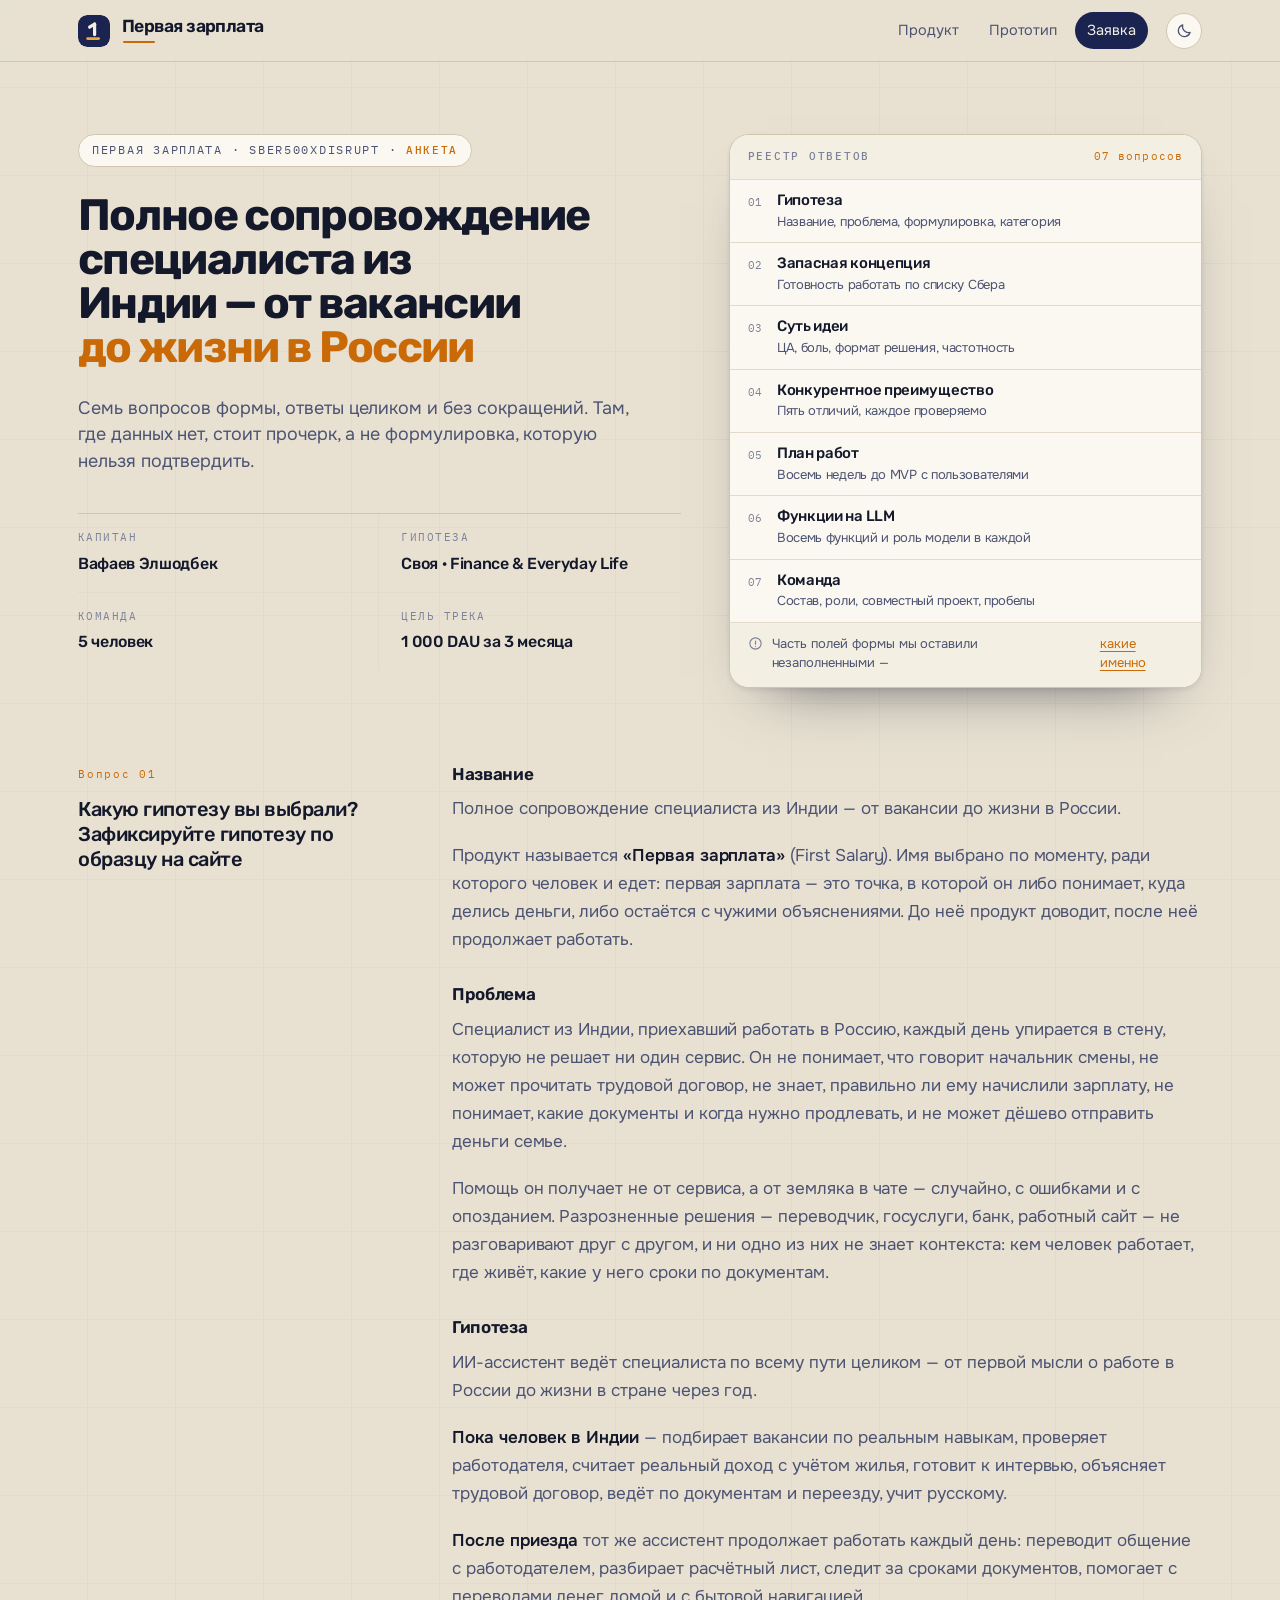
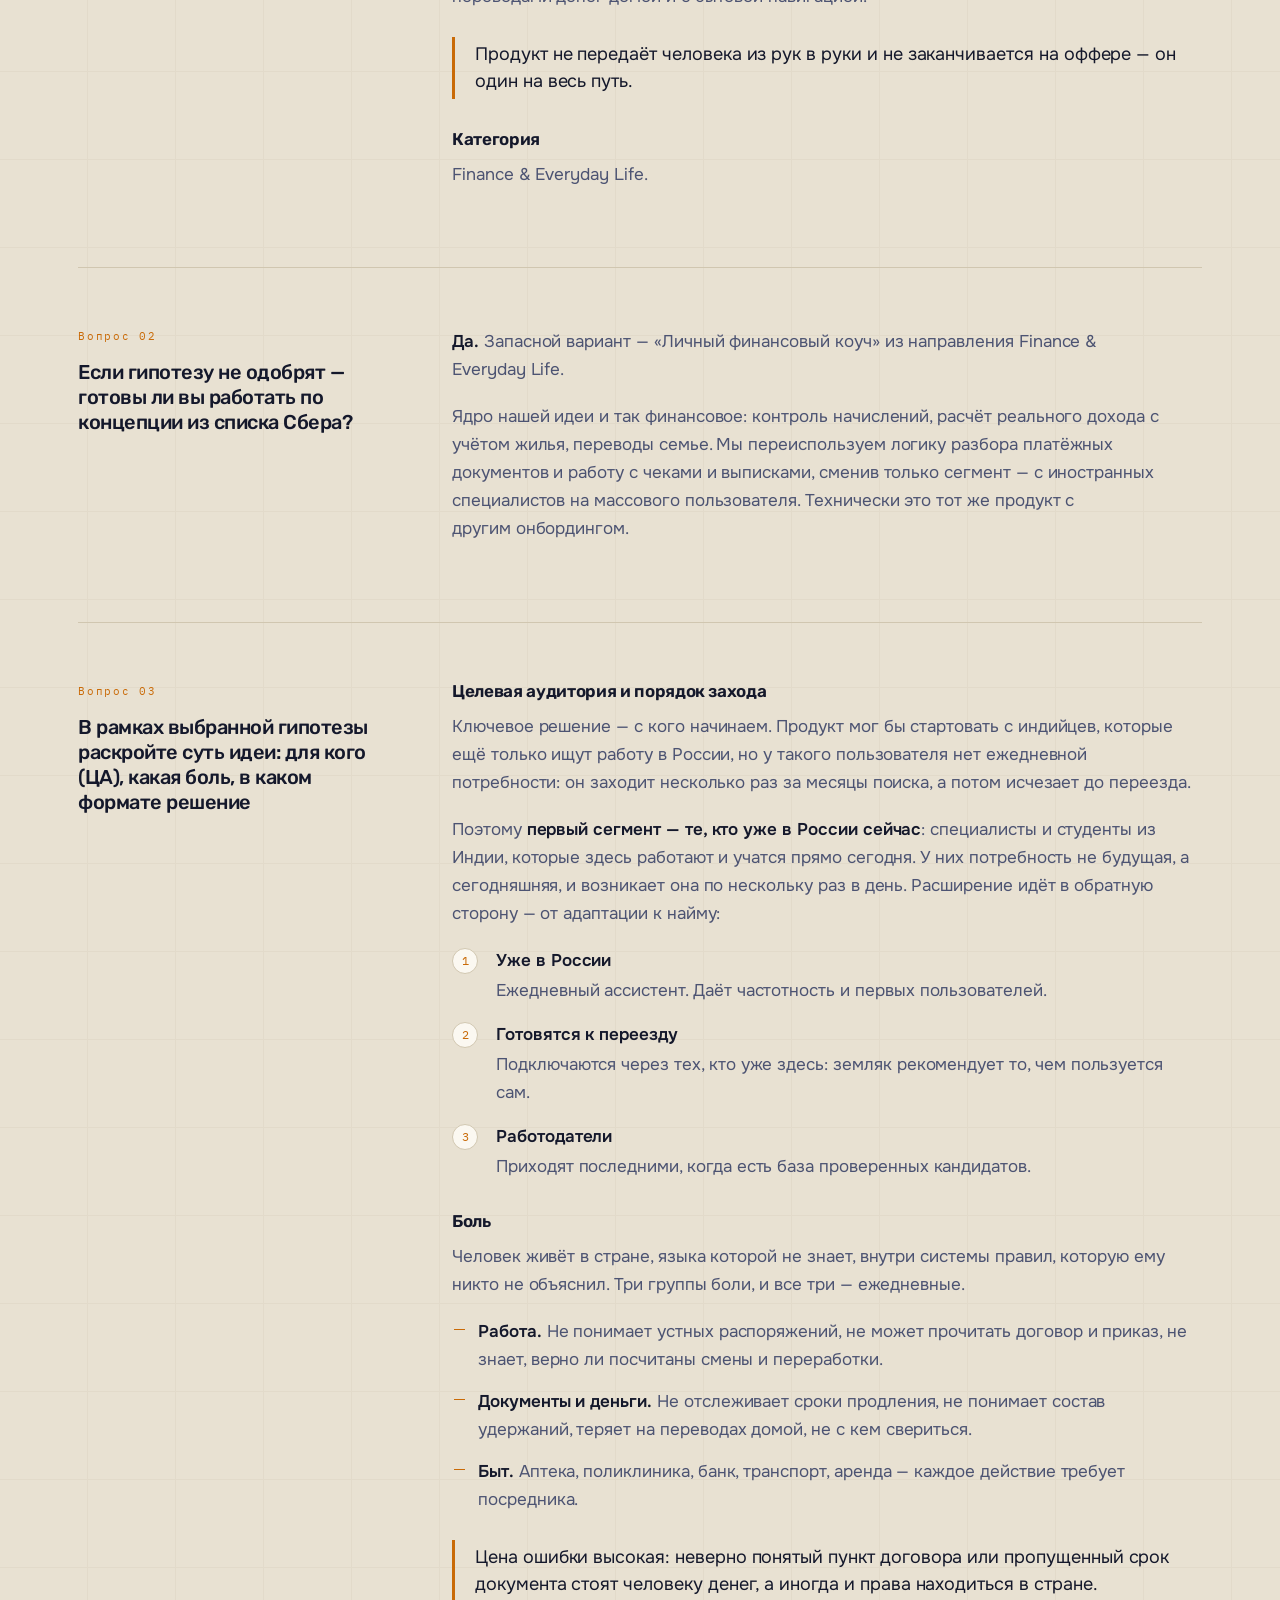
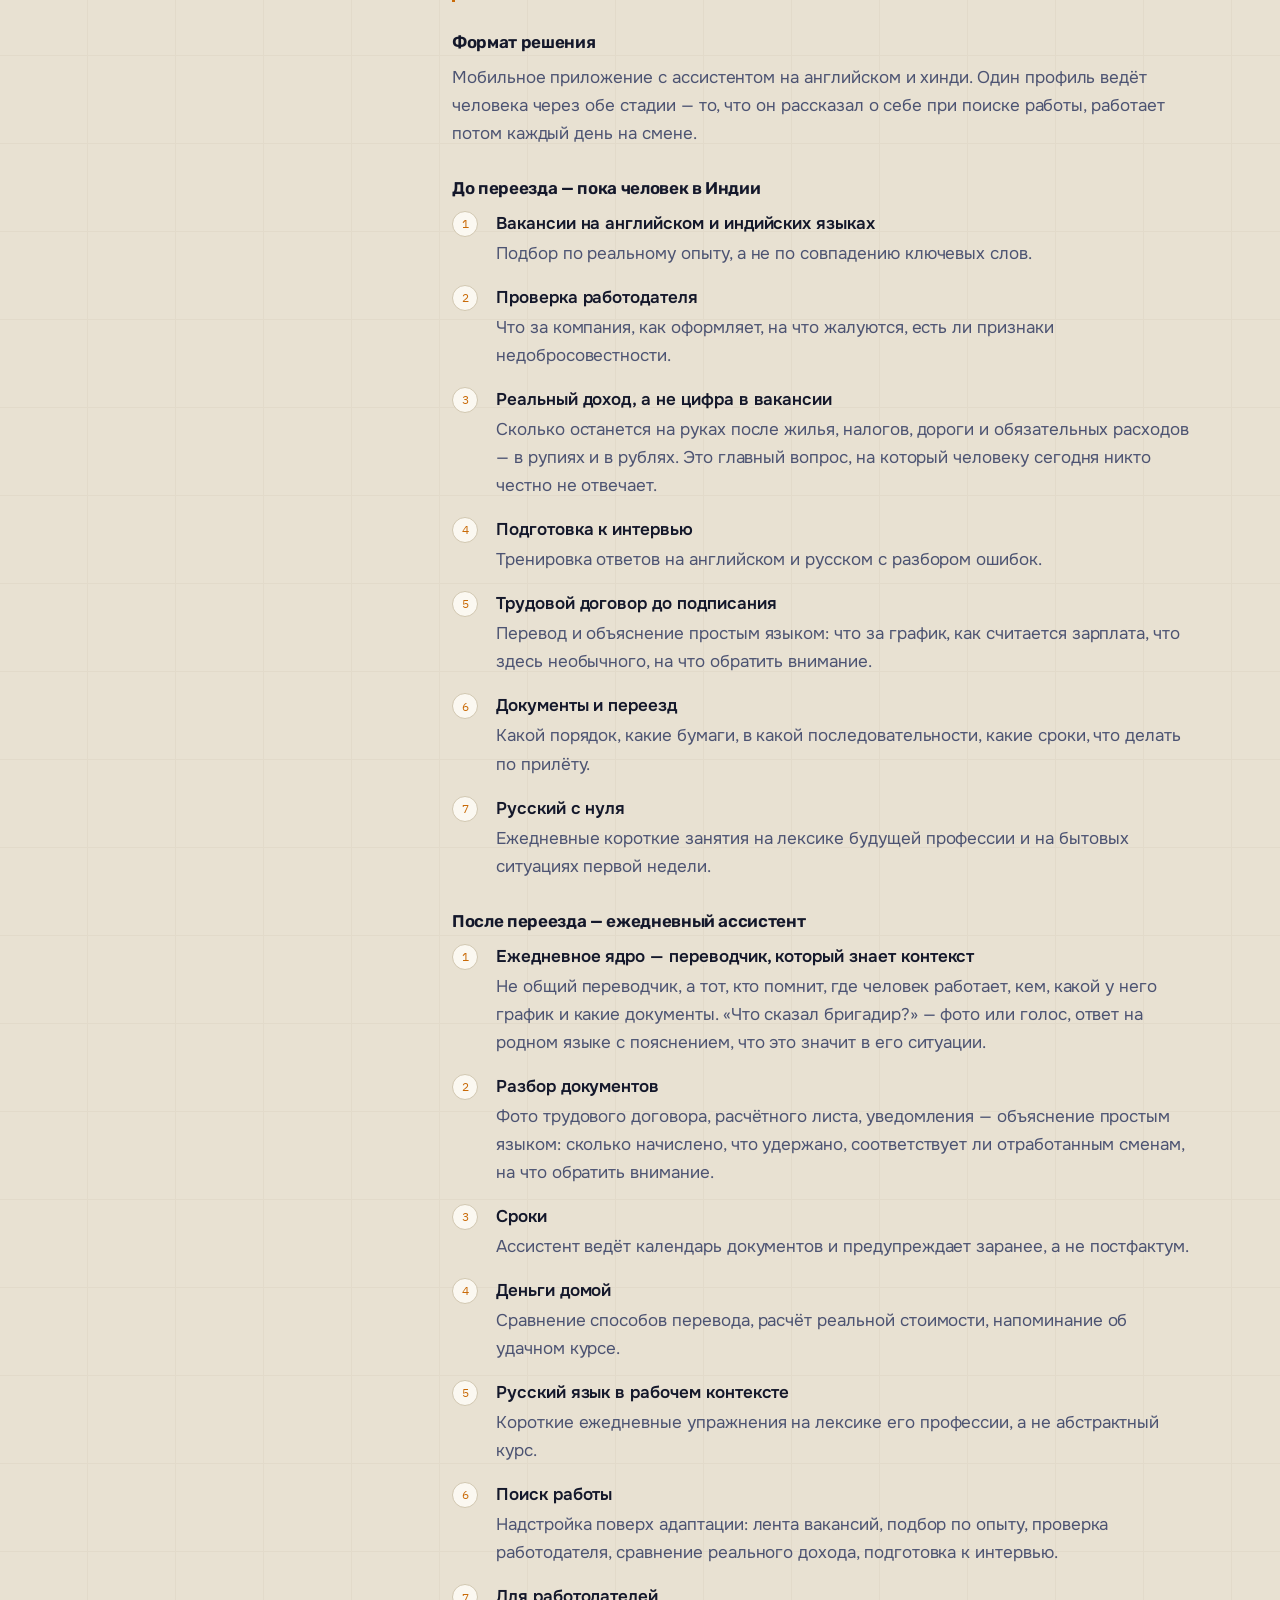
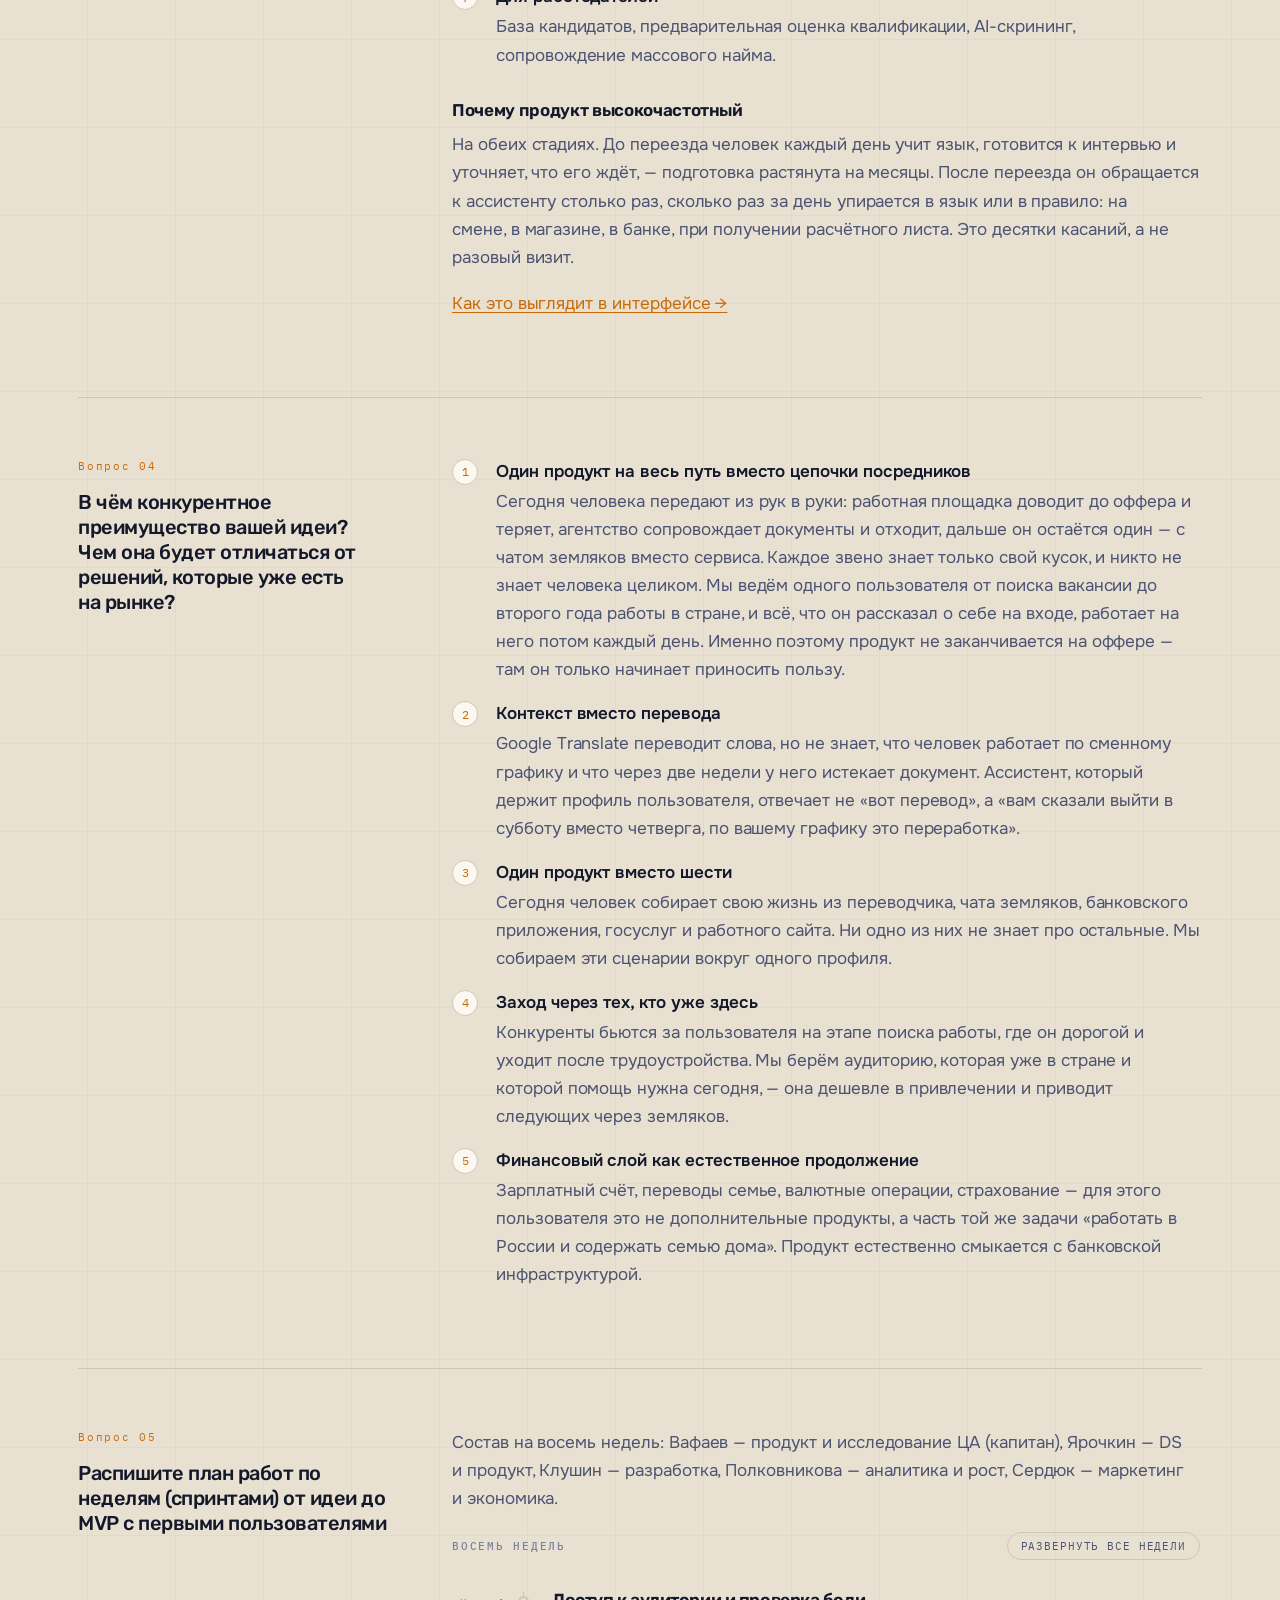
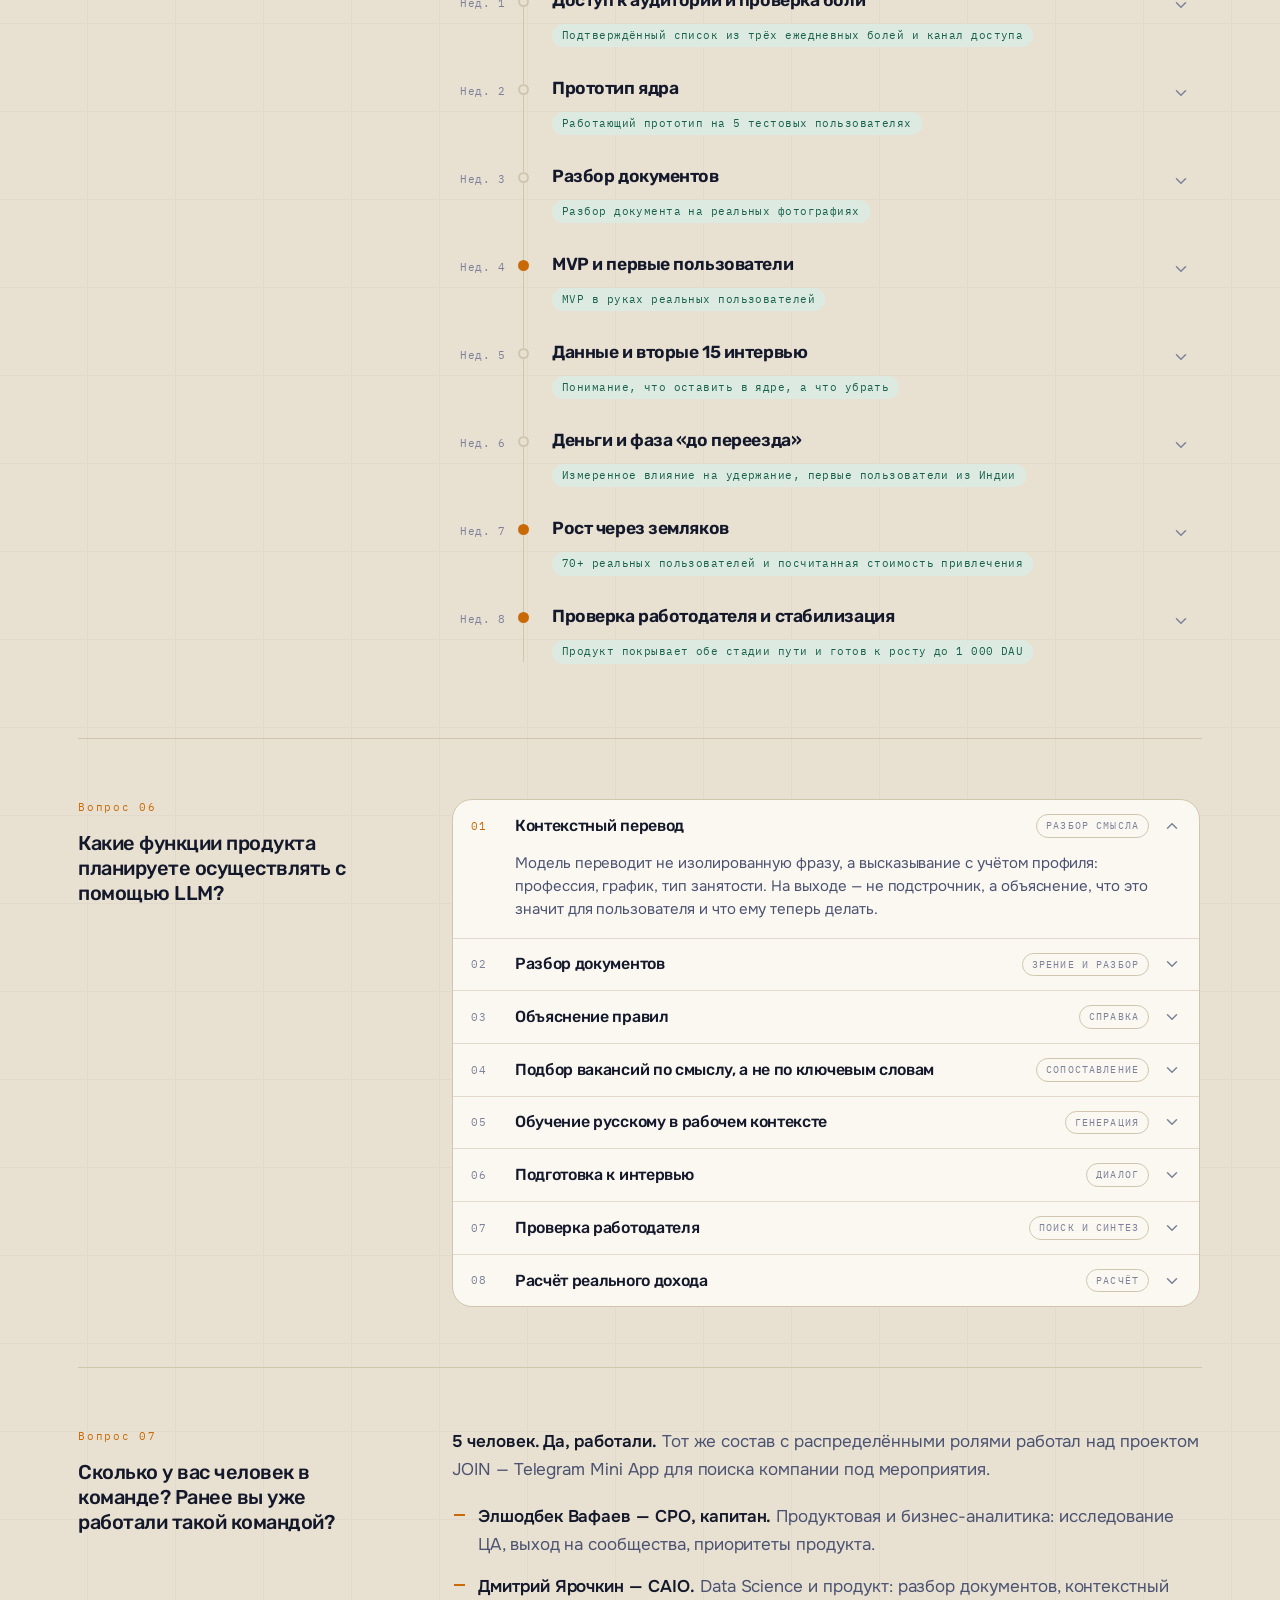
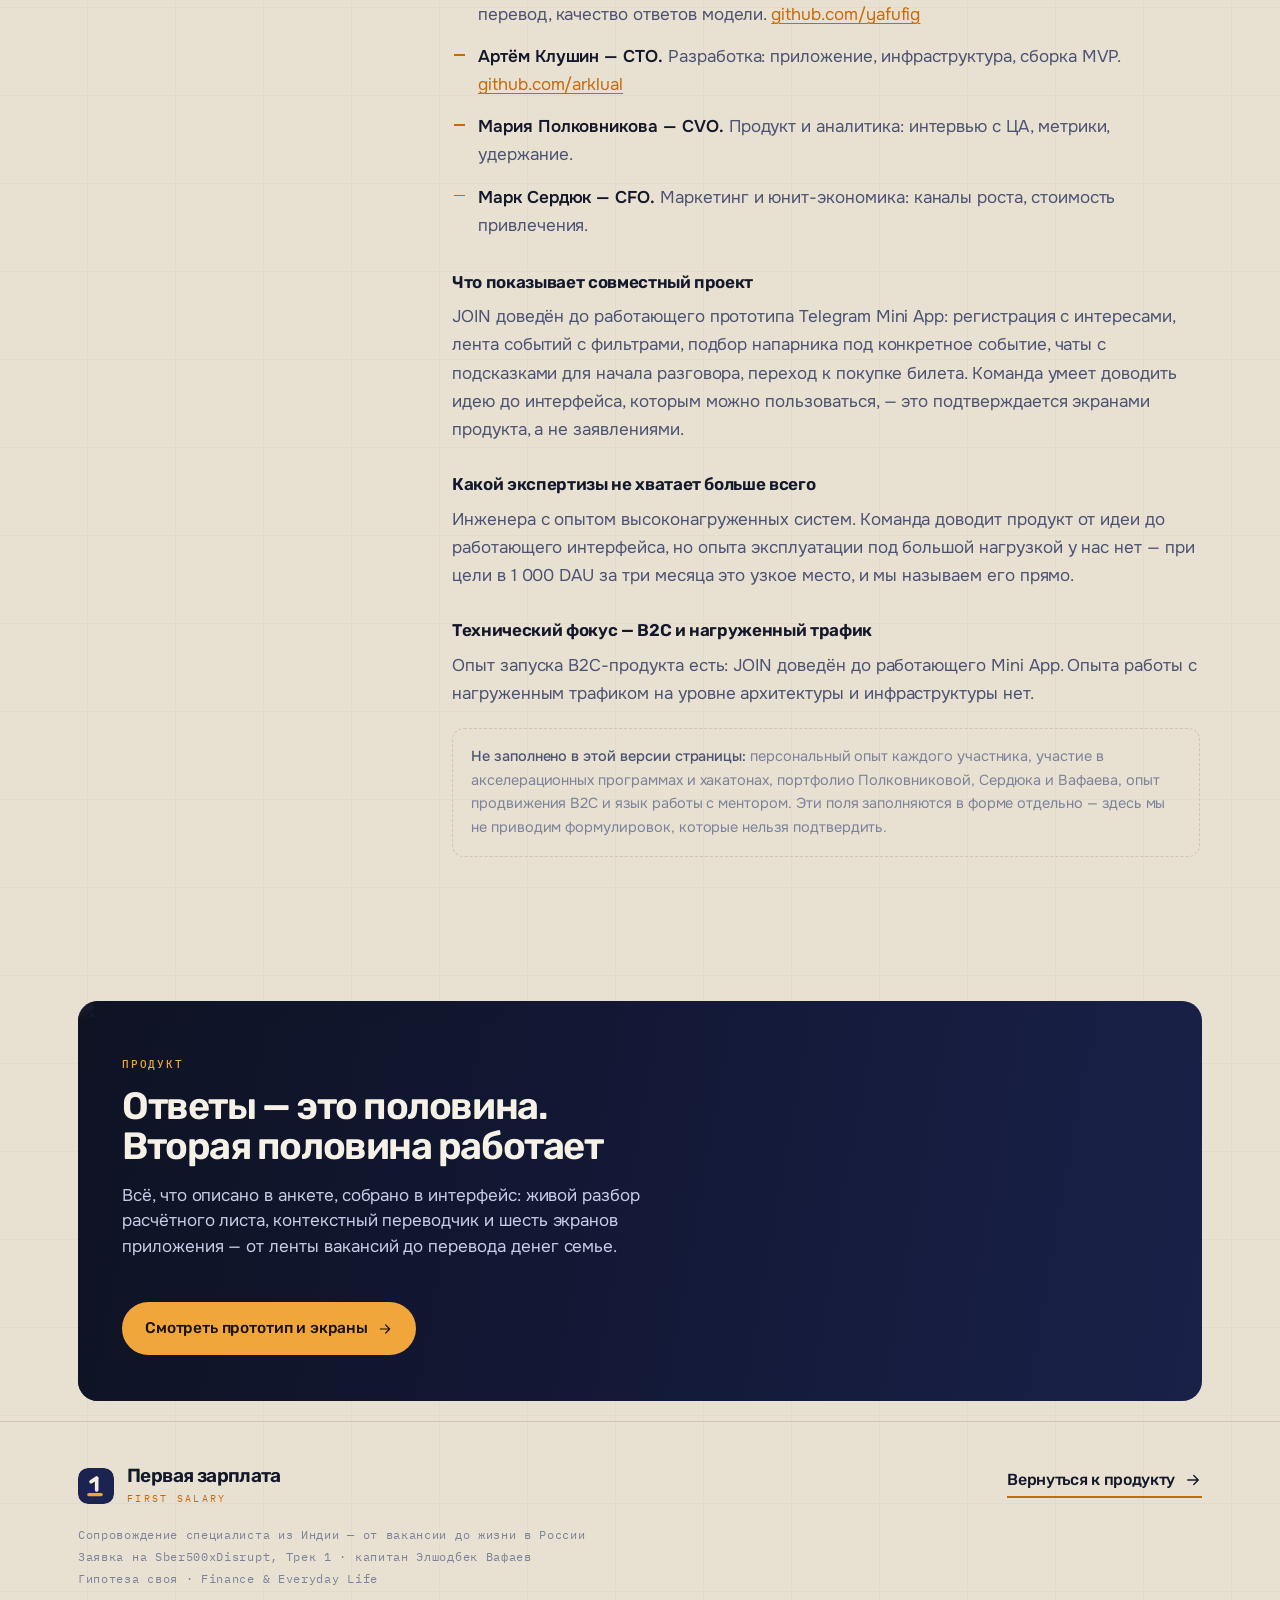
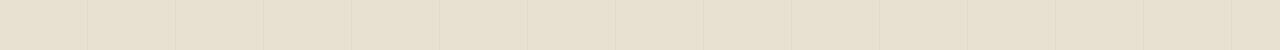
==== commit 513fee72: "Переименование в «Первую зарплату»: логотип, три стены с фотографиями, шесть экранов приложения" ====
--- a/application.html
+++ b/application.html
@@ -3,8 +3,9 @@
 <head>
 <meta charset="utf-8">
 <meta name="viewport" content="width=device-width,initial-scale=1">
-<title>Work India — заявка на Sber500xDisrupt</title>
-<meta name="description" content="Развёрнутые ответы анкеты Sber500xDisrupt: гипотеза, целевая аудитория, боль, формат решения, конкурентное преимущество, план по восьми неделям, функции на LLM и состав команды.">
+<title>Первая зарплата — заявка на Sber500xDisrupt</title>
+<meta name="description" content="«Первая зарплата» (First Salary): развёрнутые ответы анкеты Sber500xDisrupt — гипотеза, целевая аудитория, боль, формат решения, конкурентное преимущество, план по восьми неделям, функции на LLM и состав команды.">
+<link rel="icon" href="data:image/svg+xml,%3Csvg xmlns='http://www.w3.org/2000/svg' viewBox='0 0 32 32'%3E%3Crect width='32' height='32' rx='9' fill='%231B2450'/%3E%3Cg stroke='%23F3EFE4' stroke-width='3.2' stroke-linecap='round' fill='none'%3E%3Cpath d='M11.6 12.2 16.6 9'/%3E%3Cpath d='M16.6 9.2v10.4'/%3E%3C/g%3E%3Cpath d='M9.6 23.6h11' stroke='%23F0A63A' stroke-width='2.8' stroke-linecap='round'/%3E%3C/svg%3E">
 <link rel="preconnect" href="https://fonts.googleapis.com">
 <link rel="preconnect" href="https://fonts.gstatic.com" crossorigin>
 <link href="https://fonts.googleapis.com/css2?family=Rubik:wght@500;600;700&family=Onest:wght@400;500;600&family=IBM+Plex+Mono:wght@400;500&family=Noto+Sans+Devanagari:wght@400;500&display=swap" rel="stylesheet">
@@ -18,9 +19,16 @@
 
 <header class="topbar" data-enter="0">
   <div class="topbar-in">
-    <a class="brand" href="index.html">
-      <span class="brand-mark" aria-hidden="true">WI</span>
-      Work India
+    <a class="brand" href="index.html" aria-label="Первая зарплата — на главную">
+      <svg class="brand-mark" viewBox="0 0 32 32" aria-hidden="true" focusable="false">
+        <rect width="32" height="32" rx="9" class="lg-tile"/>
+        <g class="lg-ink" fill="none" stroke-width="3.2" stroke-linecap="round">
+          <path d="M11.6 12.2 16.6 9"/>
+          <path d="M16.6 9.2v10.4"/>
+        </g>
+        <path class="lg-rule" d="M9.6 23.6h11" stroke-width="2.8" stroke-linecap="round"/>
+      </svg>
+      <span class="brand-word">Первая зарплата</span>
     </a>
     <nav class="topnav" aria-label="Разделы">
       <a class="nav-keep" href="index.html">Продукт</a>
@@ -39,8 +47,8 @@
 <section class="hero hero--form">
   <div class="shell hero-grid">
     <div>
-      <span class="eyebrow" data-enter="140">Sber500xDisrupt · Трек 1 · <b class="lat">анкета</b></span>
-      <h1 data-enter="230">Полное сопровождение специалиста из Индии — <em>от вакансии до жизни в России</em></h1>
+      <span class="eyebrow" data-enter="140">Первая зарплата · Sber500xDisrupt · <b class="lat">анкета</b></span>
+      <h1 data-enter="230">Полное сопровождение специалиста из Индии — от вакансии <em>до жизни в России</em></h1>
       <p class="hero-lede" data-enter="370">Семь вопросов формы, ответы целиком и без сокращений. Там, где данных нет, стоит прочерк, а не формулировка, которую нельзя подтвердить.</p>
 
       <dl class="hero-facts" data-enter="500">
@@ -87,6 +95,7 @@
     <div class="qbody">
       <h4>Название</h4>
       <p>Полное сопровождение специалиста из Индии — от вакансии до жизни в России.</p>
+      <p>Продукт называется <strong>«Первая зарплата»</strong> (First Salary). Имя выбрано по моменту, ради которого человек и едет: первая зарплата — это точка, в которой он либо понимает, куда делись деньги, либо остаётся с чужими объяснениями. До неё продукт доводит, после неё продолжает работать.</p>
 
       <h4>Проблема</h4>
       <p>Специалист из Индии, приехавший работать в Россию, каждый день упирается в стену, которую не решает ни один сервис. Он не понимает, что говорит начальник смены, не может прочитать трудовой договор, не знает, правильно ли ему начислили зарплату, не понимает, какие документы и когда нужно продлевать, и не может дёшево отправить деньги семье.</p>
@@ -454,15 +463,47 @@
 </div>
 </section>
 
+<!-- ==================== ЗАКРЫВАЮЩАЯ ПОЛОСА ==================== -->
+<section class="closer">
+  <div class="shell">
+    <div class="closer-in" data-reveal>
+      <img src="https://images.unsplash.com/photo-1730584474428-83f3cfc20a73?auto=format&amp;fit=crop&amp;w=1600&amp;q=70"
+           alt="Рабочий в каске и оранжевом жилете в пустом цехе" loading="lazy" width="1600" height="1067">
+      <div class="closer-txt">
+        <span class="tag">Продукт</span>
+        <h2>Ответы — это половина. Вторая половина работает</h2>
+        <p>Всё, что описано в анкете, собрано в интерфейс: живой разбор расчётного листа, контекстный переводчик и шесть экранов приложения — от ленты вакансий до перевода денег семье.</p>
+        <a class="btn btn--primary" href="index.html#proto">
+          Смотреть прототип и экраны
+          <svg viewBox="0 0 24 24" fill="none" stroke="currentColor" stroke-width="1.8" stroke-linecap="round" stroke-linejoin="round" aria-hidden="true"><path d="M5 12h14M13 6l6 6-6 6"/></svg>
+        </a>
+      </div>
+    </div>
+  </div>
+</section>
+
 </main>
 
 <footer>
   <div class="shell foot">
-    <p>
-      Work India · сопровождение специалиста из Индии<br>
-      Заявка на Sber500xDisrupt, Трек 1 · капитан Элшодбек Вафаев<br>
-      Гипотеза своя · Finance &amp; Everyday Life
-    </p>
+    <div>
+      <span class="foot-brand">
+        <svg class="brand-mark" viewBox="0 0 32 32" aria-hidden="true" focusable="false">
+          <rect width="32" height="32" rx="9" class="lg-tile"/>
+          <g class="lg-ink" fill="none" stroke-width="3.2" stroke-linecap="round">
+            <path d="M11.6 12.2 16.6 9"/>
+            <path d="M16.6 9.2v10.4"/>
+          </g>
+          <path class="lg-rule" d="M9.6 23.6h11" stroke-width="2.8" stroke-linecap="round"/>
+        </svg>
+        <span><b class="nm">Первая зарплата</b><b class="lat">First Salary</b></span>
+      </span>
+      <p>
+        Сопровождение специалиста из Индии — от вакансии до жизни в России<br>
+        Заявка на Sber500xDisrupt, Трек 1 · капитан Элшодбек Вафаев<br>
+        Гипотеза своя · Finance &amp; Everyday Life
+      </p>
+    </div>
     <span class="go">
       <a href="index.html">
         Вернуться к продукту
--- a/wi.css
+++ b/wi.css
@@ -1,5 +1,5 @@
 /* ============================================================
-   Work India — визуальная система
+   Первая зарплата (First Salary) — визуальная система
    Палитра: манильская бумага (документ) + индиго (краситель)
             + шафран (акцент) + печатный зелёный (подтверждение)
    Шрифты:  Rubik (дисплей) · Onest (текст) · IBM Plex Mono (данные)
@@ -156,13 +156,7 @@
   max-width:var(--measure);margin:0 auto;padding:12px 28px;
   display:flex;align-items:center;gap:18px;
 }
-.brand{display:flex;align-items:center;gap:11px;white-space:nowrap;text-decoration:none;color:var(--ink);font-weight:600;font-family:var(--display);letter-spacing:-.02em}
-.brand-mark{
-  width:30px;height:30px;flex:none;border-radius:9px;
-  background:var(--indigo);display:grid;place-items:center;
-  color:var(--marigold);font-family:var(--display);font-weight:700;font-size:14px;
-  box-shadow:inset 0 0 0 1px rgba(255,255,255,.08);
-}
+/* .brand и .brand-mark заданы в блоке «ЛОГОТИП» ниже */
 .topnav{margin-left:auto;display:flex;align-items:center;gap:6px;flex-wrap:wrap}
 .topnav a{
   font-size:14.5px;color:var(--ink-2);text-decoration:none;
@@ -1031,8 +1025,6 @@
 .theme-toggle{transition:color .2s ease,border-color .2s ease,transform .2s cubic-bezier(.34,1.3,.64,1)}
 .theme-toggle:hover{transform:rotate(-14deg)}
 .theme-toggle svg{transition:transform .3s cubic-bezier(.34,1.3,.64,1)}
-.brand-mark{transition:transform .3s cubic-bezier(.34,1.4,.64,1)}
-.brand:hover .brand-mark{transform:rotate(-7deg) scale(1.06)}
 .mem{transition:transform .25s cubic-bezier(.22,1,.36,1), background .25s ease}
 .mem:hover{transform:translateY(-3px);background:var(--card-2)}
 .edge > div{transition:transform .25s cubic-bezier(.22,1,.36,1), background .25s ease}
@@ -1447,3 +1439,265 @@
   .stage.here::before,.stage.here::after{display:none}
   .here-flag{position:static;margin-bottom:12px}
 }
+
+/* ============================================================
+   ЛОГОТИП «ПЕРВАЯ ЗАРПЛАТА»
+   Знак: индиговая плашка, кремовая «1», под ней расчётная линия
+   календулы — строка итога расчётного листка. Словесный знак
+   несёт ту же линию и дорастает по наведению.
+   ============================================================ */
+.brand{display:flex;align-items:center;gap:12px;text-decoration:none;color:var(--ink)}
+.brand-mark{
+  width:32px;height:32px;flex:none;display:block;border-radius:9px;
+  transition:transform .32s cubic-bezier(.34,1.4,.64,1);
+}
+.lg-tile{fill:var(--indigo)}
+.lg-ink{stroke:#F3EFE4}
+.lg-rule{stroke:var(--marigold);fill:none}
+.brand:hover .brand-mark{transform:rotate(-6deg) scale(1.05)}
+.brand-word{
+  position:relative;font-family:var(--display);font-weight:600;font-size:17.5px;
+  letter-spacing:-.032em;line-height:1;padding-bottom:7px;white-space:nowrap;color:var(--ink);
+}
+.brand-word::after{
+  content:"";position:absolute;left:1px;bottom:0;width:32px;height:2px;border-radius:1px;
+  background:var(--saffron);
+  transition:width .34s cubic-bezier(.22,1,.36,1);
+}
+.brand:hover .brand-word::after{width:calc(100% - 2px)}
+
+.foot-brand{display:flex;align-items:center;gap:13px;margin-bottom:18px}
+.foot-brand .brand-mark{width:36px;height:36px}
+.foot-brand .nm{
+  display:block;font-family:var(--display);font-weight:600;font-size:19px;
+  letter-spacing:-.032em;line-height:1.05;color:var(--ink);
+}
+.foot-brand .lat{
+  display:block;font-family:var(--mono);font-weight:400;font-size:9.5px;
+  letter-spacing:.24em;text-transform:uppercase;color:var(--saffron);margin-top:5px;
+}
+@media (max-width:420px){
+  .brand-word{font-size:15.5px}
+  .brand-mark{width:28px;height:28px}
+}
+
+/* ============================================================
+   ТРИ СТЕНЫ — фотокарточки
+   ============================================================ */
+.walls{background:var(--paper)}
+.wall-grid{
+  display:grid;grid-template-columns:repeat(3,minmax(0,1fr));gap:22px;margin-top:8px;
+}
+.wall{
+  margin:0;background:var(--card);border:1px solid var(--line);border-radius:var(--r-lg);
+  overflow:hidden;box-shadow:var(--shadow-1);display:flex;flex-direction:column;
+  transition:transform .28s cubic-bezier(.22,1,.36,1), box-shadow .28s ease;
+}
+.wall:hover{transform:translateY(-4px);box-shadow:var(--shadow-2)}
+.wall-ph{position:relative;display:block;background:var(--paper-deep)}
+.wall-ph img{
+  display:block;width:100%;height:auto;aspect-ratio:4/3;object-fit:cover;
+  filter:saturate(.88) contrast(1.03);
+}
+.wall-ph::after{
+  content:"";position:absolute;inset:0;
+  background:linear-gradient(180deg, rgba(27,36,80,.06), rgba(27,36,80,.34));
+  pointer-events:none;
+}
+.wall-n{
+  position:absolute;left:14px;bottom:13px;z-index:2;
+  font-family:var(--mono);font-size:10px;letter-spacing:.16em;text-transform:uppercase;
+  color:#F6EFE0;background:rgba(20,24,43,.55);backdrop-filter:blur(4px);
+  border-radius:99px;padding:5px 11px;
+}
+.wall figcaption{padding:20px 20px 22px;display:flex;flex-direction:column;flex:1}
+.wall h3{font-size:19px;letter-spacing:-.028em;line-height:1.2;margin-bottom:10px}
+.wall p{font-size:14.5px;line-height:1.5;color:var(--ink-2);margin:0}
+.wall .said{
+  margin-top:14px;padding-top:13px;border-top:1px solid var(--line-soft);
+  font-family:var(--mono);font-size:11px;letter-spacing:.03em;color:var(--ink-3);line-height:1.55;
+}
+.wall .said b{color:var(--saffron);font-weight:500}
+@media (max-width:960px){.wall-grid{grid-template-columns:1fr;gap:18px}
+  .wall-ph img{aspect-ratio:16/9}}
+
+/* ============================================================
+   ЗАКРЫВАЮЩАЯ ПОЛОСА — фотография и то же действие
+   ============================================================ */
+.closer{padding:0}
+.closer-in{
+  position:relative;border-radius:var(--r-lg);overflow:hidden;
+  min-height:400px;display:flex;align-items:flex-end;
+  background:var(--indigo);
+}
+.closer-in img{
+  position:absolute;inset:0;width:100%;height:100%;object-fit:cover;
+  object-position:72% 50%;filter:saturate(.85);
+}
+.closer-in::after{
+  content:"";position:absolute;inset:0;
+  background:linear-gradient(100deg, rgba(14,18,34,.96) 0%, rgba(17,22,48,.9) 42%, rgba(17,22,48,.22) 100%);
+}
+.closer-txt{position:relative;z-index:2;padding:44px 44px 46px;max-width:640px}
+.closer-txt .tag{display:block;margin-bottom:14px;color:var(--marigold)}
+.closer-txt h2{color:#F5F1E6;font-size:clamp(26px,3.2vw,38px);letter-spacing:-.038em}
+.closer-txt p{margin-top:16px;font-size:17px;line-height:1.5;color:#C7CCE6;max-width:44em}
+.closer-txt .btn{margin-top:26px}
+.closer-txt .btn--primary{background:var(--marigold);color:#1B1204}
+.closer-txt .btn--primary:hover{background:#FFC168;color:#1B1204}
+@media (max-width:760px){
+  .closer-in{min-height:0}
+  .closer-txt{padding:30px 24px 32px}
+  .closer-in::after{background:linear-gradient(180deg, rgba(14,18,34,.82) 0%, rgba(17,22,48,.96) 46%)}
+}
+
+/* ============================================================
+   НОВЫЕ ЭКРАНЫ: лента вакансий · проверка · деньги домой
+   ============================================================ */
+.filters{display:flex;gap:6px;flex-wrap:wrap;margin-bottom:1px}
+.filters i{
+  font-style:normal;font-family:var(--mono);font-size:9.5px;letter-spacing:.06em;
+  border:1px solid var(--line);border-radius:99px;padding:4px 9px;color:var(--ink-3);
+}
+.filters i.on{background:var(--indigo);border-color:transparent;color:var(--on-indigo)}
+.vac{
+  border:1px solid var(--line-soft);border-radius:var(--r-md);background:var(--card-2);
+  padding:11px 12px 12px;display:flex;flex-direction:column;gap:7px;
+}
+.vac + .vac{margin-top:0}
+.vac-top{display:flex;align-items:baseline;gap:9px}
+.vac-nm{font-family:var(--display);font-weight:500;font-size:13.5px;letter-spacing:-.02em;line-height:1.2}
+.vac-pay{margin-left:auto;font-family:var(--mono);font-size:11.5px;color:var(--ink);white-space:nowrap}
+.vac-meta{font-family:var(--mono);font-size:9.5px;letter-spacing:.06em;color:var(--ink-3);line-height:1.5}
+.vac-badges{display:flex;gap:6px;flex-wrap:wrap}
+.bdg{
+  display:inline-flex;align-items:center;gap:5px;
+  font-family:var(--mono);font-size:9px;letter-spacing:.09em;text-transform:uppercase;
+  border-radius:99px;padding:4px 8px;background:var(--card);color:var(--ink-3);
+  border:1px solid var(--line-soft);
+}
+.bdg svg{width:10px;height:10px}
+.bdg.ok{background:var(--seal-bg);color:var(--seal);border-color:transparent}
+.bdg.warn{background:var(--alert-bg);color:var(--alert);border-color:transparent}
+.vac-net{
+  display:flex;align-items:baseline;gap:8px;padding-top:8px;margin-top:1px;
+  border-top:1px dashed var(--line);
+  font-family:var(--mono);font-size:10px;letter-spacing:.05em;color:var(--ink-3);
+}
+.vac-net b{font-family:var(--display);font-size:14px;letter-spacing:-.02em;color:var(--seal);font-weight:600}
+.vac.dim{opacity:.66}
+
+/* деньги домой */
+.fx-amt{display:flex;align-items:baseline;gap:10px;margin-bottom:11px}
+.fx-amt .num{font-family:var(--display);font-weight:600;font-size:24px;letter-spacing:-.035em}
+.fx-amt .sub{font-family:var(--mono);font-size:10px;letter-spacing:.08em;color:var(--ink-3)}
+.route{
+  display:grid;grid-template-columns:1fr auto;gap:2px 10px;align-items:baseline;
+  padding:9px 0;border-bottom:1px solid var(--line-soft);
+}
+.route:last-of-type{border-bottom:0}
+.route .r-nm{font-size:13px;font-weight:500;line-height:1.25}
+.route .r-get{font-family:var(--mono);font-size:12px;color:var(--ink);text-align:right;font-variant-numeric:tabular-nums}
+.route .r-sub{font-family:var(--mono);font-size:9.5px;letter-spacing:.05em;color:var(--ink-3)}
+.route .r-fee{font-family:var(--mono);font-size:9.5px;color:var(--ink-3);text-align:right}
+.route.best .r-nm{color:var(--seal)}
+.route.best .r-get{color:var(--seal);font-weight:500}
+.route.best .r-nm::after{
+  content:"выгоднее";margin-left:7px;font-family:var(--mono);font-size:8.5px;
+  letter-spacing:.11em;text-transform:uppercase;background:var(--seal-bg);color:var(--seal);
+  border-radius:99px;padding:2px 7px;vertical-align:1px;
+}
+.fx-delta{
+  margin-top:10px;padding-top:10px;border-top:1px dashed var(--line);
+  font-family:var(--mono);font-size:10.5px;letter-spacing:.04em;color:var(--ink-3);line-height:1.55;
+}
+.fx-delta b{color:var(--seal);font-family:var(--display);font-size:13px;letter-spacing:-.02em;font-weight:600}
+
+/* --- шапка секции «три стены»: текст и портрет в одном ряду --- */
+.walls-head{
+  display:grid;grid-template-columns:1.3fr .74fr;gap:52px;align-items:start;margin-bottom:38px;
+}
+.walls-head .sec-head{margin-bottom:0;max-width:none}
+.who{
+  margin:0;background:var(--card);border:1px solid var(--line);border-radius:var(--r-lg);
+  overflow:hidden;box-shadow:var(--shadow-1);
+}
+.who img{display:block;width:100%;height:auto;aspect-ratio:3/2;object-fit:cover;object-position:50% 20%;filter:saturate(.9)}
+.who figcaption{padding:15px 17px 17px;font-size:13.5px;line-height:1.5;color:var(--ink-2)}
+.who figcaption b{
+  display:block;font-family:var(--mono);font-weight:500;font-size:9.5px;letter-spacing:.15em;
+  text-transform:uppercase;color:var(--saffron);margin-bottom:7px;
+}
+@media (max-width:960px){
+  .walls-head{grid-template-columns:1fr;gap:28px;align-items:start}
+  .who{max-width:460px}
+}
+
+/* Шапка съезжает сверху и обязана вернуться на место: правило входа
+   `.js .topbar[data-enter]` весит больше, чем общее `[data-enter].in`,
+   и без этой строки шапка оставалась за верхним краем навсегда. */
+.js .topbar[data-enter].in{transform:none}
+
+/* --- ряд «экран + разбор»: подпись стояла липко у верха и на 1440
+   оставляла под собой полколонки пустоты. Выравниваем по центру. --- */
+.shot{align-items:center}
+.shot-cap{position:static}
+.rupee b{white-space:nowrap}
+.income-top{flex-wrap:wrap}
+
+/* ============================================================
+   УЗКИЙ ЭКРАН: горизонтальное переполнение
+   Надстрочник — inline-flex, то есть не переносится: его
+   минимальная ширина (409px) задавала ширину всей колонки героя,
+   и документ становился шире вьюпорта на 47px. Разрешаем перенос
+   и снимаем авто-минимум с колонок сетки.
+   ============================================================ */
+.eyebrow{flex-wrap:wrap;row-gap:3px;max-width:100%}
+.hero-grid > *{min-width:0}
+.demo,.demo-frame,.demo-stage{min-width:0;max-width:100%}
+
+/* --- «Деньги домой»: строка маршрута
+   Чип «выгоднее» стоял в одной строке с названием и ломал её пополам.
+   Переносим его во вторую, служебную строку — название остаётся целым. --- */
+.route{grid-template-columns:1fr auto;column-gap:12px}
+.route .r-nm{display:flex;align-items:baseline;gap:7px;flex-wrap:wrap}
+.route.best{box-shadow:inset 2px 0 0 var(--seal);padding-left:9px;margin-left:-9px;border-radius:2px}
+.fx-delta{
+  font-family:var(--body);font-size:12.5px;letter-spacing:0;line-height:1.45;color:var(--ink-2);
+}
+.fx-delta b{font-family:var(--display);font-size:14px}
+
+/* --- главный факт первого экрана: число из объявления и число на руки --- */
+.hero-facts .fact-num dd{display:flex;align-items:baseline;gap:7px;flex-wrap:wrap}
+.hero-facts .fact-num dd i{
+  font-style:normal;font-family:var(--mono);font-size:10px;letter-spacing:.1em;
+  text-transform:uppercase;color:var(--ink-3);
+}
+.hero-facts .fact-num dd b{
+  font-weight:600;color:var(--saffron);position:relative;padding-left:19px;
+}
+.hero-facts .fact-num dd b::before{
+  content:"";position:absolute;left:2px;top:.55em;width:12px;height:2px;border-radius:1px;
+  background:var(--saffron);
+}
+
+/* --- факты первого экрана лендинга: четыре штуки, поэтому сетка 2×2,
+   а не флекс с переносом (переносясь, он ломал вертикальные линейки) --- */
+.hero:not(.hero--form) .hero-facts{
+  display:grid;grid-template-columns:repeat(2,minmax(0,1fr));gap:0;margin-top:40px;
+  border-top:1px solid var(--line);
+}
+.hero:not(.hero--form) .hero-facts div{
+  padding:15px 22px 15px 0;margin:0;border-right:0;
+  border-bottom:1px solid var(--line-soft);
+}
+.hero:not(.hero--form) .hero-facts div:nth-child(odd){border-right:1px solid var(--line-soft);padding-right:22px}
+.hero:not(.hero--form) .hero-facts div:nth-child(even){padding-left:22px}
+.hero:not(.hero--form) .hero-facts div:nth-last-child(-n+2){border-bottom:0}
+@media (max-width:560px){
+  .hero:not(.hero--form) .hero-facts{grid-template-columns:1fr}
+  .hero:not(.hero--form) .hero-facts div:nth-child(odd){border-right:0;padding-right:0}
+  .hero:not(.hero--form) .hero-facts div:nth-child(even){padding-left:0}
+  .hero:not(.hero--form) .hero-facts div{border-bottom:1px solid var(--line-soft)}
+  .hero:not(.hero--form) .hero-facts div:last-child{border-bottom:0}
+}
